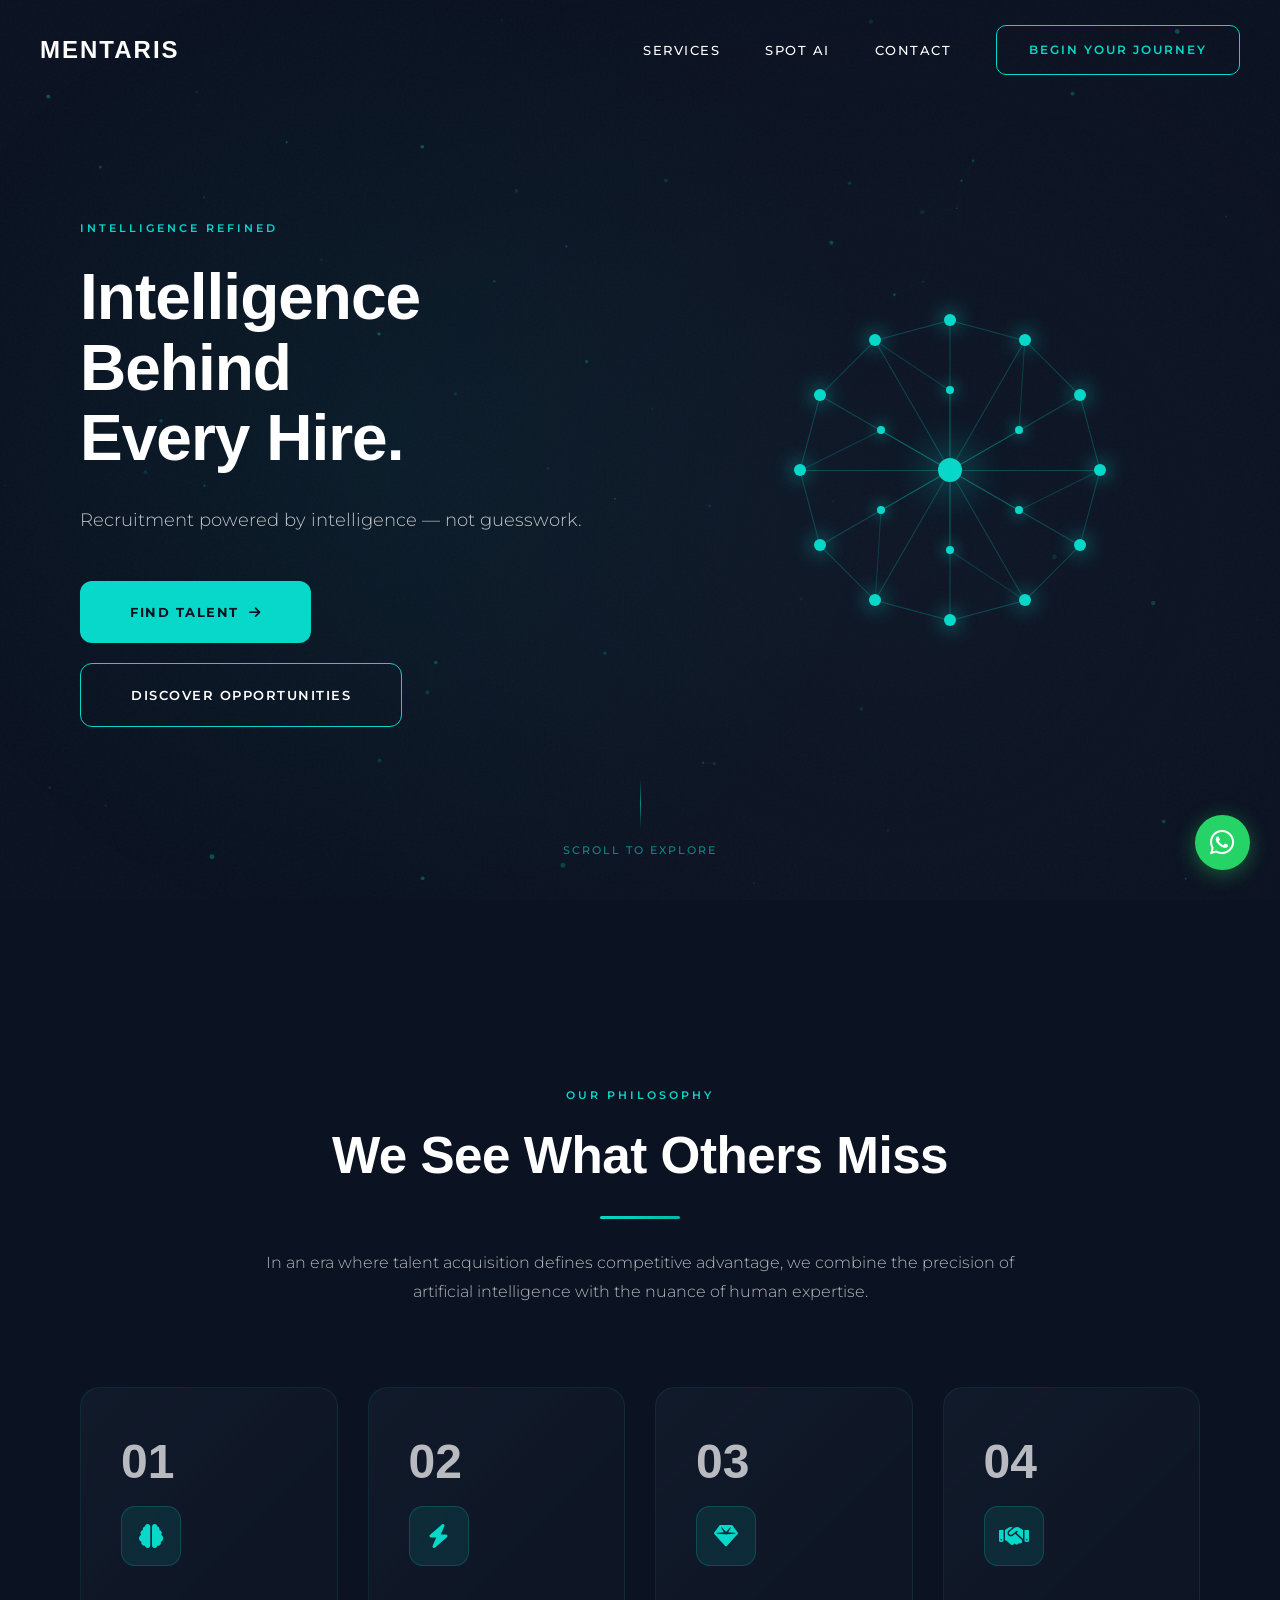
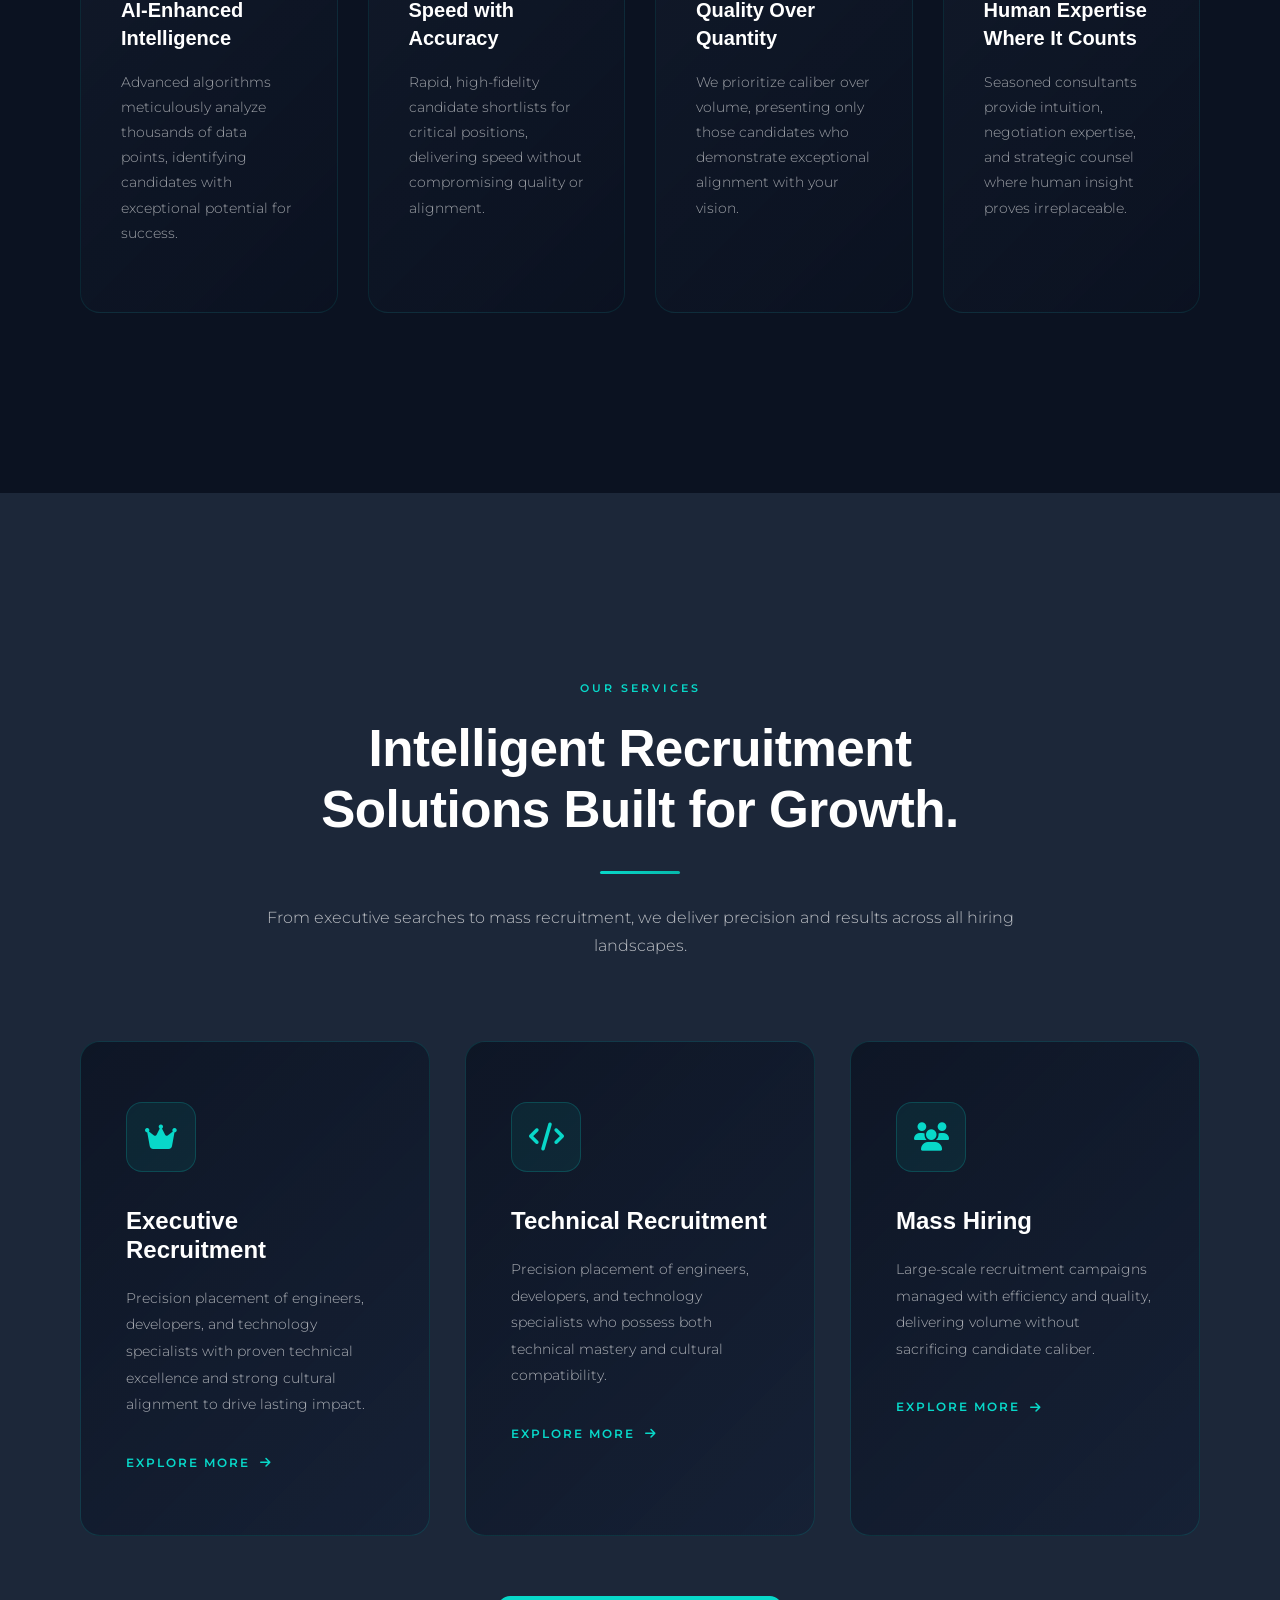
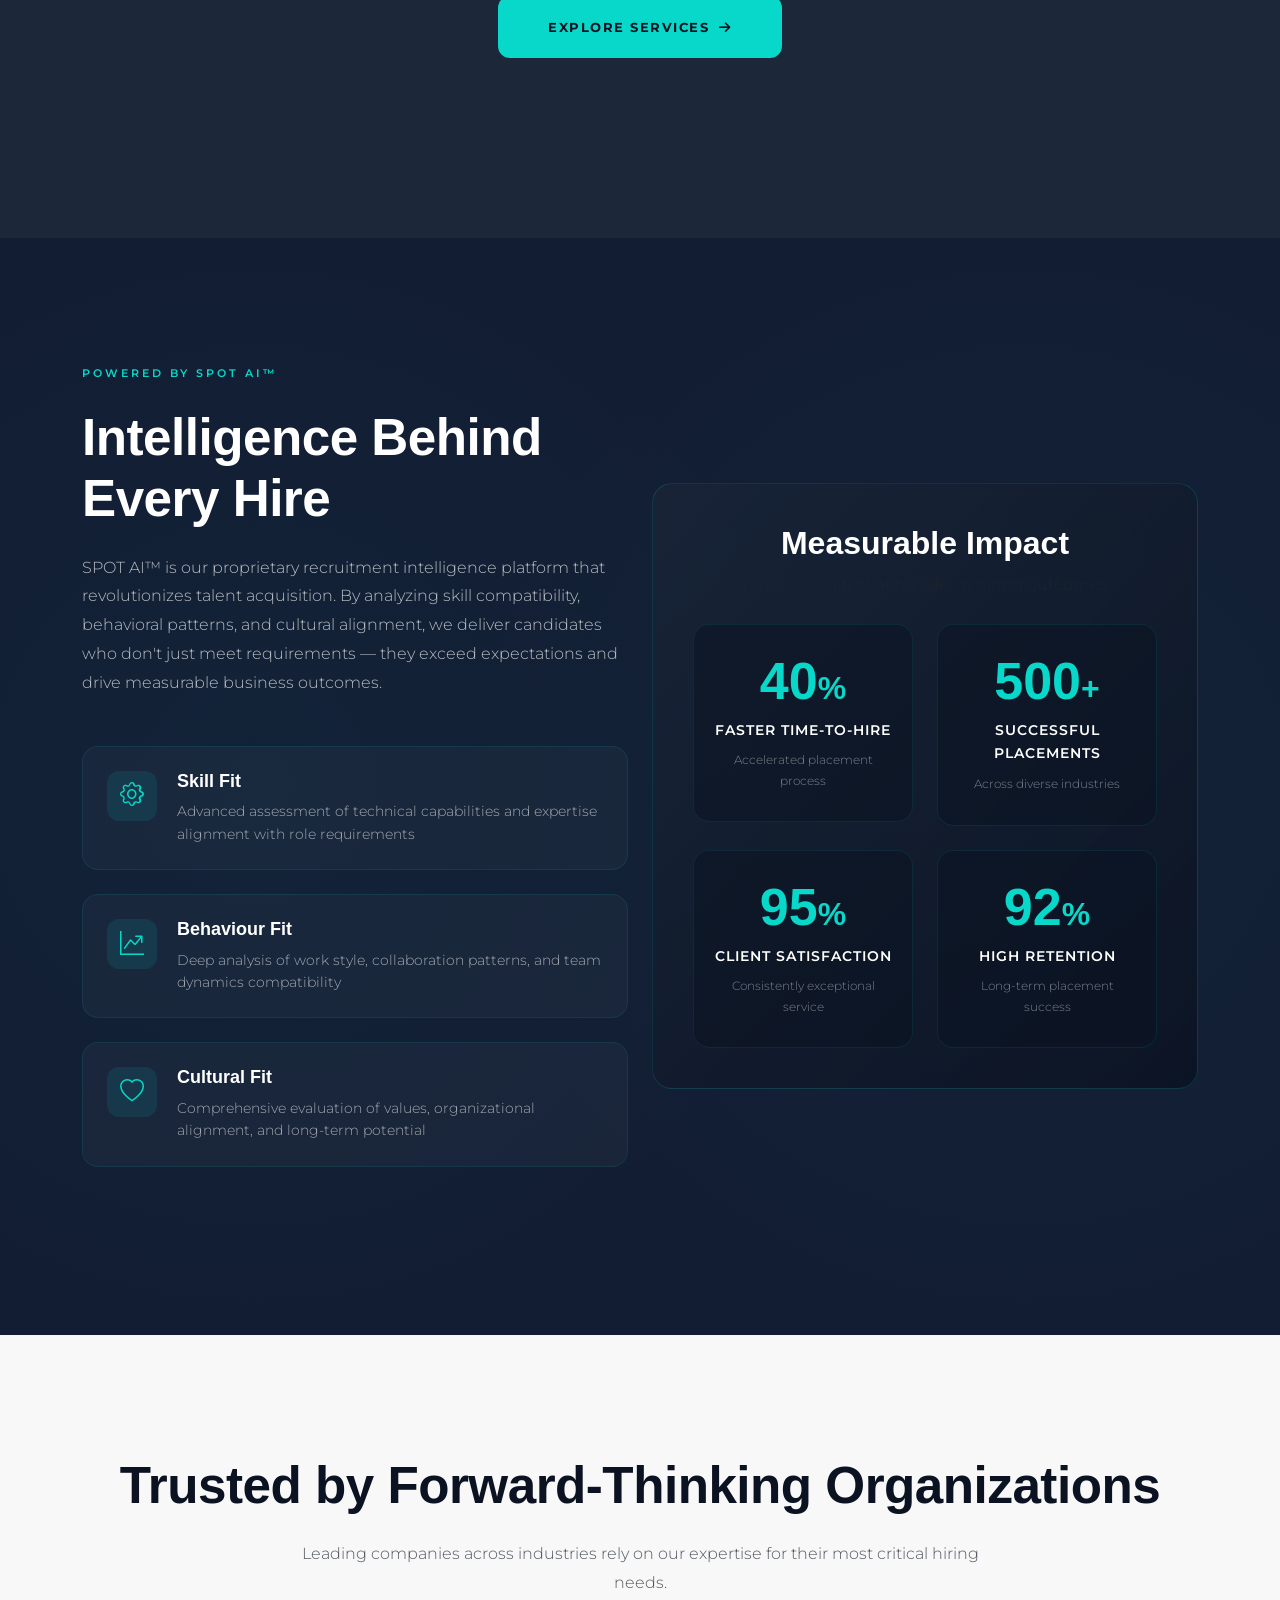
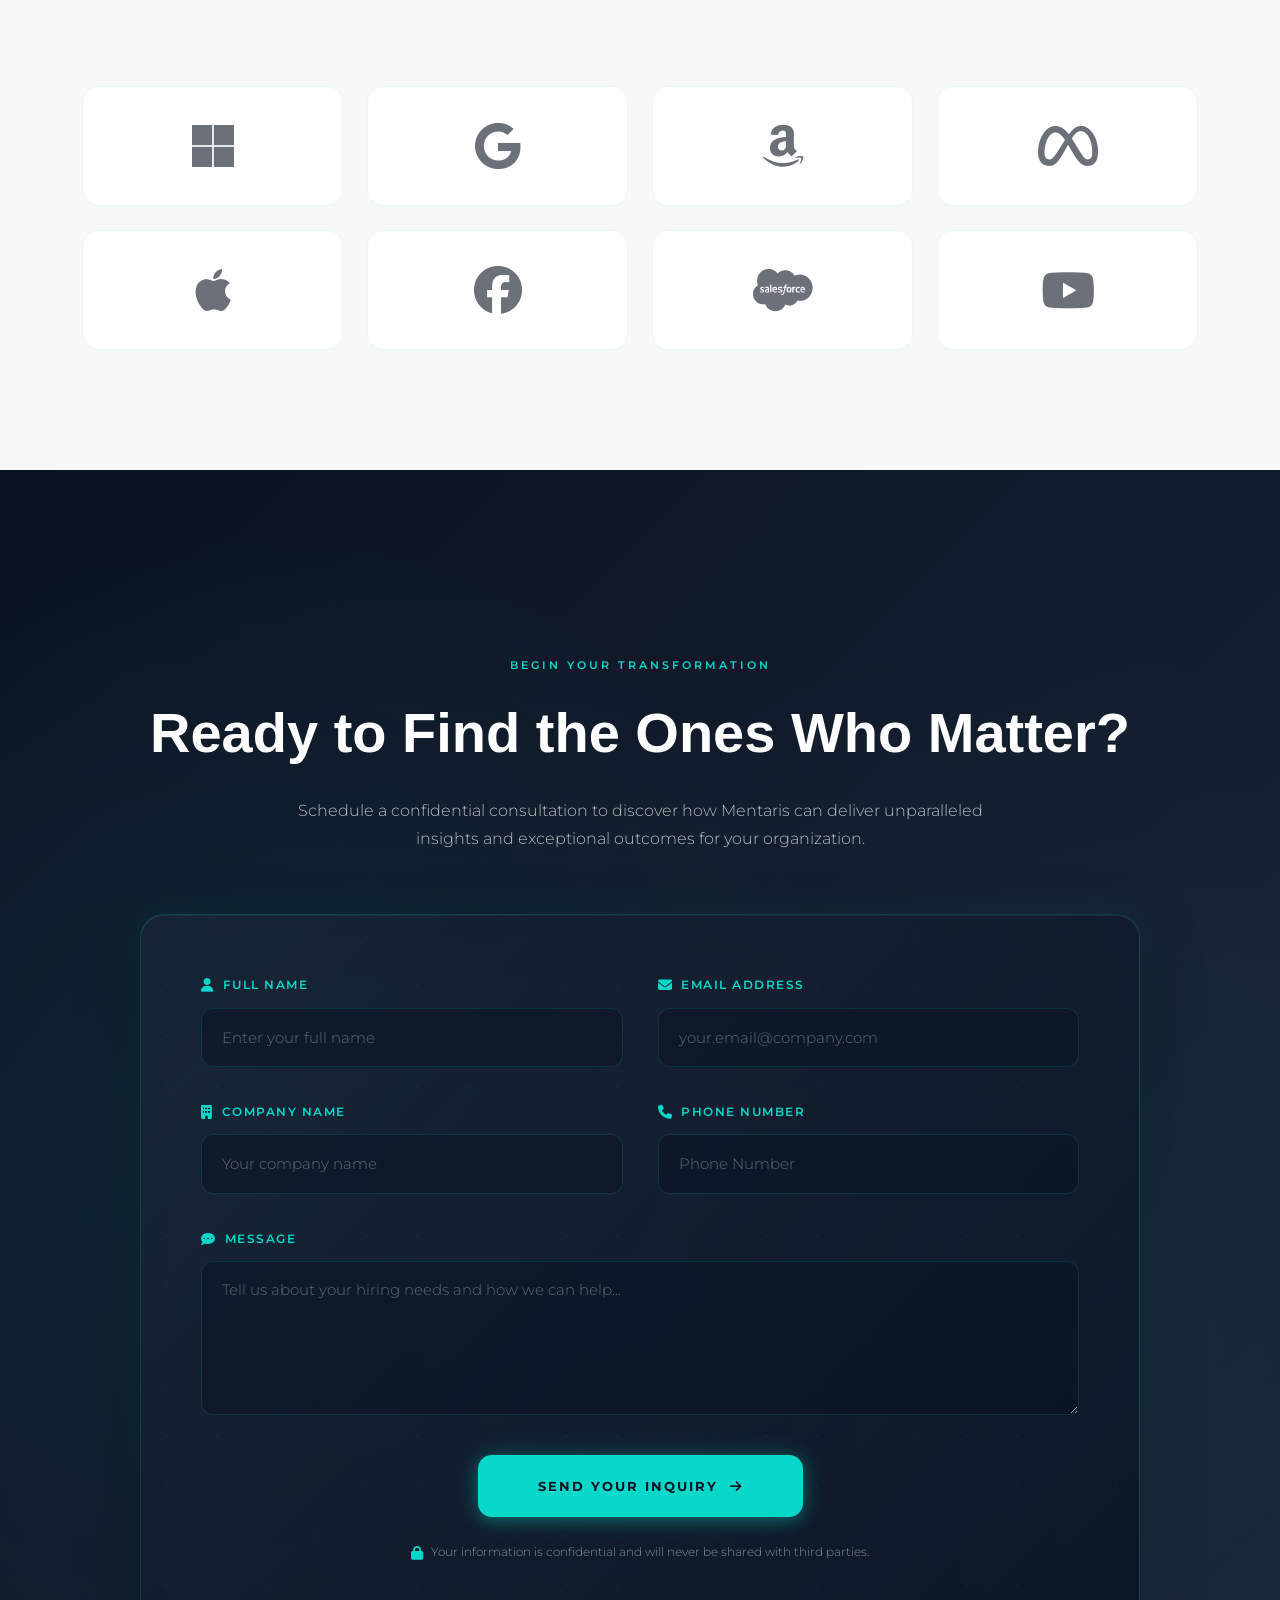
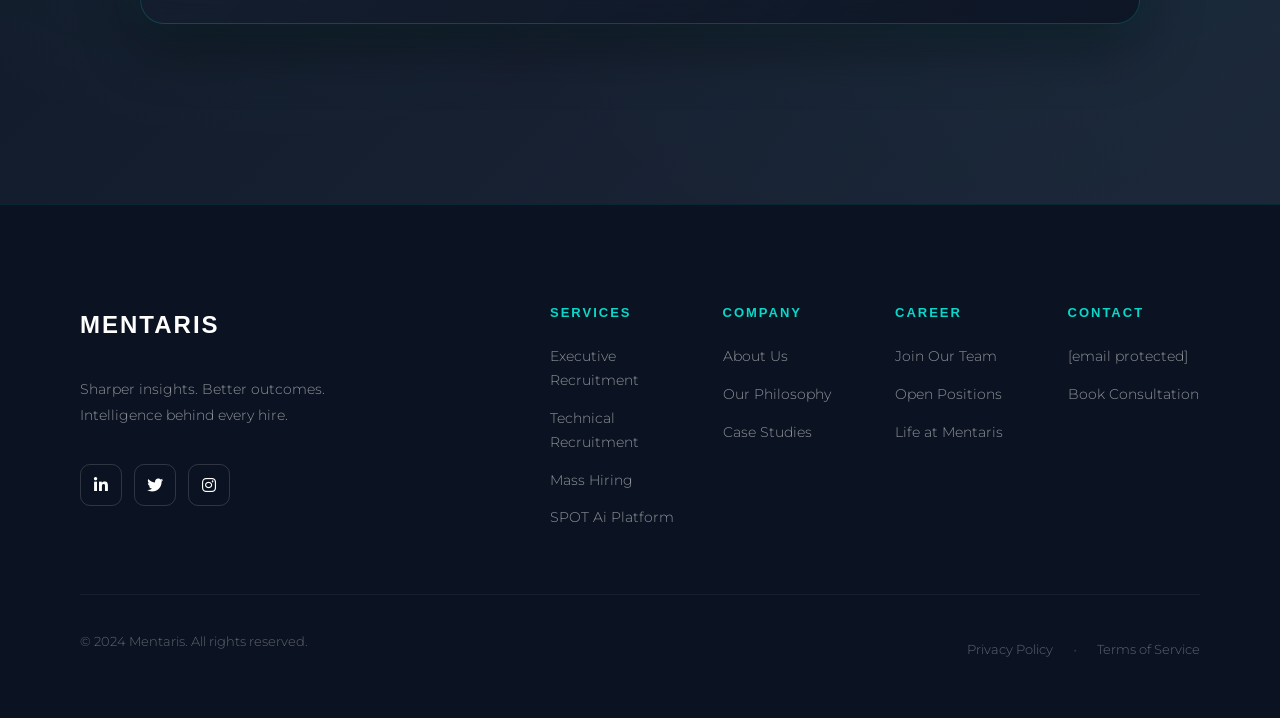
==== index.html @ 758f15e9 "new update" ====
<!DOCTYPE html>
<html lang="en">
<head>
    <meta charset="UTF-8">
    <meta name="viewport" content="width=device-width, initial-scale=1.0">
    <title>Mentaris | Intelligent Recruitment Solutions</title>
    <meta name="description" content="Sharper insights. Better hires. Powered by SPOT Ai intelligence.">
    
    <!-- SEO Meta Tags -->
    <meta property="og:title" content="Mentaris | Intelligent Recruitment Solutions">
    <meta property="og:description" content="Sharper insights. Better hires. Powered by SPOT Ai intelligence.">
    <meta property="og:type" content="website">
    
    <!-- Bootstrap CSS -->
    <link href="https://cdn.jsdelivr.net/npm/bootstrap@5.3.0/dist/css/bootstrap.min.css" rel="stylesheet">
    
    <!-- Fonts: Satoshi for Headers, Montserrat for Body -->
    <link rel="preconnect" href="https://fonts.googleapis.com">
    <link rel="preconnect" href="https://fonts.gstatic.com" crossorigin>
    <link href="https://fonts.googleapis.com/css2?family=Montserrat:wght@200;300;400;500;600;700&display=swap" rel="stylesheet">
    <link href="https://api.fontshare.com/v2/css?f[]=satoshi@300,400,500,700,900&display=swap" rel="stylesheet">
    
    <!-- Font Awesome -->
    <link rel="stylesheet" href="https://cdnjs.cloudflare.com/ajax/libs/font-awesome/6.4.0/css/all.min.css">

    <!-- Bootstrap Icons -->
    <link rel="stylesheet" href="https://cdn.jsdelivr.net/npm/bootstrap-icons@1.11.1/font/bootstrap-icons.css">

    <!-- Custom CSS -->
    <link rel="stylesheet" href="style.css">
</head>
<body>

    <!-- Premium Preloader -->
    <div class="preloader">
        <div class="preloader-content">
            <div class="preloader-logo">
                <svg width="80" height="80" viewBox="0 0 80 80" fill="none" xmlns="http://www.w3.org/2000/svg">
                    <circle cx="40" cy="40" r="38" stroke="url(#gradient1)" stroke-width="2" stroke-dasharray="240" stroke-dashoffset="240" class="preloader-circle">
                        <animate attributeName="stroke-dashoffset" from="240" to="0" dur="2s" repeatCount="indefinite"/>
                    </circle>
                    <defs>
                        <linearGradient id="gradient1" x1="0%" y1="0%" x2="100%" y2="100%">
                            <stop offset="0%" style="stop-color:#08D8C9;stop-opacity:1" />
                            <stop offset="100%" style="stop-color:#06B8AB;stop-opacity:1" />
                        </linearGradient>
                    </defs>
                </svg>
                <div class="preloader-m">M</div>
            </div>
            <div class="preloader-text-wrapper">
                <span class="preloader-text">MENTARIS</span>
                <div class="preloader-progress-bar">
                    <div class="preloader-progress-fill"></div>
                </div>
            </div>
        </div>
    </div>
    
    <!-- Animated Particle Background -->
    <canvas id="particleCanvas"></canvas>
    <div class="grain-overlay"></div>
    
    <!-- Premium Navigation -->
    <nav class="navbar-luxury">
        <div class="navbar-content">
            <a href="#" class="logo-container">
                <span class="logo-text-header">MENTARIS</span>
            </a>
            <div class="nav-menu">
                <a href="#services" class="nav-link-luxury">Services</a>
                <a href="#spotai" class="nav-link-luxury">SPOT Ai</a>
                <a href="#contact" class="nav-link-luxury">Contact</a>
                <a href="#contact" class="btn-luxury-nav">
                    <span class="btn-text">Begin Your Journey</span>
                    <span class="btn-shine"></span>
                </a>
            </div>
            <div class="menu-toggle">
                <span></span>
                <span></span>
                <span></span>
            </div>
        </div>
    </nav>
    
    <!-- Mobile Navigation Menu -->
    <div class="mobile-menu">
        <a href="#services" class="mobile-nav-link">Services</a>
        <a href="#spotai" class="mobile-nav-link">SPOT Ai</a>
        <a href="#contact" class="mobile-nav-link">Contact</a>
        <a href="#contact" class="button-primary btn-mobile">Begin Your Journey</a>
    </div>
    
    <!-- Hero Section -->
    <section class="hero_section">
        <div class="hero-overlay"></div>
        <div class="hero-content-wrapper">
            <div class="hero-content fade-reveal">
                <div class="hero-label">Intelligence Refined</div>
                <h1 class="heading-xl">
                    Intelligence Behind<br>
                    Every Hire.
                </h1>
                <p class="hero-subtitle">
                    Recruitment powered by intelligence — not guesswork.
                </p>
                <div class="hero-actions">
                    <a href="#contact" class="button-primary btn-large">
                        <span class="btn-content">
                            <span class="btn-text">Find Talent</span>
                            <span class="btn-icon"><i class="fas fa-arrow-right"></i></span>
                        </span>
                        <span class="btn-glow"></span>
                        <span class="btn-shine"></span>
                    </a>
                    <a href="#services" class="button-secondary btn-large">
                        <span class="btn-text">Discover Opportunities</span>
                        <span class="btn-border"></span>
                    </a>
                </div>
            </div>
            <div class="hero-logo-animation fade-reveal">
                <div id="logoAnimation" class="logo-neural"></div>
            </div>
        </div>
        <div class="scroll-indicator">
            <div class="scroll-line"></div>
            <span>Scroll to Explore</span>
        </div>
    </section>
    
    <!-- Value Proposition Section (feature_grid) -->
    <section class="section-dark">
        <div class="container-max">
            <div class="section-intro fade-reveal">
                <span class="section-label">Our Philosophy</span>
                <h2 class="heading-l">We See What Others Miss</h2>
                <div class="divider-luxury"></div>
                <p class="body-m">
                    In an era where talent acquisition defines competitive advantage, we combine 
                    the precision of artificial intelligence with the nuance of human expertise.
                </p>
            </div>
            
            <div class="grid-4">
                <div class="value-card-luxury fade-reveal">
                    <div class="value-number">01</div>
                    <div class="value-icon-luxury">
                        <i class="fas fa-brain"></i>
                    </div>
                    <h3 class="value-title">AI-Enhanced Intelligence</h3>
                    <p class="value-description">
                        Advanced algorithms meticulously analyze thousands of data points, 
                        identifying candidates with exceptional potential for success.
                    </p>
                </div>
                
                <div class="value-card-luxury fade-reveal">
                    <div class="value-number">02</div>
                    <div class="value-icon-luxury">
                        <i class="fas fa-bolt"></i>
                    </div>
                    <h3 class="value-title">Speed with Accuracy</h3>
                    <p class="value-description">
                        Rapid, high-fidelity candidate shortlists for critical positions, 
                        delivering speed without compromising quality or alignment.
                    </p>
                </div>
                
                <div class="value-card-luxury fade-reveal">
                    <div class="value-number">03</div>
                    <div class="value-icon-luxury">
                        <i class="fas fa-gem"></i>
                    </div>
                    <h3 class="value-title">Quality Over Quantity</h3>
                    <p class="value-description">
                        We prioritize caliber over volume, presenting only those candidates 
                        who demonstrate exceptional alignment with your vision.
                    </p>
                </div>
                
                <div class="value-card-luxury fade-reveal">
                    <div class="value-number">04</div>
                    <div class="value-icon-luxury">
                        <i class="fas fa-handshake"></i>
                    </div>
                    <h3 class="value-title">Human Expertise Where It Counts</h3>
                    <p class="value-description">
                        Seasoned consultants provide intuition, negotiation expertise, and 
                        strategic counsel where human insight proves irreplaceable.
                    </p>
                </div>
            </div>
        </div>
    </section>
    
    <!-- Services Section (service_cards) -->
    <section id="services" class="section-light">
        <div class="container-max">
            <div class="section-intro fade-reveal">
                <span class="section-label">Our Services</span>
                <h2 class="heading-l">Intelligent Recruitment Solutions Built for Growth.</h2>
                <div class="divider-luxury"></div>
                <p class="body-m">
                    From executive searches to mass recruitment, we deliver precision and 
                    results across all hiring landscapes.
                </p>
            </div>
            
            <div class="grid-3 service_cards">
                <a href="#contact" class="service-card-premium fade-reveal">
                    <div class="service-icon-premium">
                        <i class="fas fa-crown"></i>
                    </div>
                    <h3 class="service-title-premium">Executive Recruitment</h3>
                    <p class="service-description-premium">
                        Precision placement of engineers, developers, and technology specialists with proven technical excellence and 
                        strong cultural alignment to drive lasting impact.
                    </p>
                    <span class="service-link-premium">
                        Explore More
                        <i class="fas fa-arrow-right"></i>
                    </span>
                </a>
                
                <a href="#contact" class="service-card-premium fade-reveal">
                    <div class="service-icon-premium">
                        <i class="fas fa-code"></i>
                    </div>
                    <h3 class="service-title-premium">Technical Recruitment</h3>
                    <p class="service-description-premium">
                        Precision placement of engineers, developers, and technology specialists 
                        who possess both technical mastery and cultural compatibility.
                    </p>
                    <span class="service-link-premium">
                        Explore More
                        <i class="fas fa-arrow-right"></i>
                    </span>
                </a>
                
                <a href="#contact" class="service-card-premium fade-reveal">
                    <div class="service-icon-premium">
                        <i class="fas fa-users"></i>
                    </div>
                    <h3 class="service-title-premium">Mass Hiring</h3>
                    <p class="service-description-premium">
                        Large-scale recruitment campaigns managed with efficiency and quality, 
                        delivering volume without sacrificing candidate caliber.
                    </p>
                    <span class="service-link-premium">
                        Explore More
                        <i class="fas fa-arrow-right"></i>
                    </span>
                </a>
            </div>
            
            <div class="explore-services-wrapper">
                <a href="#contact" class="button-primary btn-large">
                    <span class="btn-content">
                        <span class="btn-text">Explore Services</span>
                        <span class="btn-icon"><i class="fas fa-arrow-right"></i></span>
                    </span>
                    <span class="btn-glow"></span>
                    <span class="btn-shine"></span>
                </a>
            </div>
        </div>
    </section>
    
    <!-- ==================== SPOT Ai Section ==================== -->
    <section id="spotai" class="spotai-section section-spacer">
        <div class="spotai-background"></div>
        <div class="container">
            <div class="row align-items-center">
                <div class="col-lg-6 mb-5 mb-lg-0 fade-reveal">
                    <div class="section-label mb-4">Powered by SPOT Ai™</div>
                    <h2 class="heading-l mb-4">Intelligence Behind Every Hire</h2>
                    <p class="body-m mb-5">
                        SPOT AI™ is our proprietary recruitment intelligence platform that revolutionizes talent acquisition.
                        By analyzing skill compatibility, behavioral patterns, and cultural alignment, we deliver candidates
                        who don't just meet requirements — they exceed expectations and drive measurable business outcomes.
                    </p>

                    <div class="pillars-container mb-5 fade-reveal">
                        <div class="pillar-item mb-4">
                            <div class="pillar-icon-wrapper">
                                <i class="bi bi-gear"></i>
                            </div>
                            <div class="pillar-content">
                                <h4>Skill Fit</h4>
                                <p>Advanced assessment of technical capabilities and expertise alignment with role requirements</p>
                            </div>
                        </div>

                        <div class="pillar-item mb-4">
                            <div class="pillar-icon-wrapper">
                                <i class="bi bi-graph-up-arrow"></i>
                            </div>
                            <div class="pillar-content">
                                <h4>Behaviour Fit</h4>
                                <p>Deep analysis of work style, collaboration patterns, and team dynamics compatibility</p>
                            </div>
                        </div>

                        <div class="pillar-item">
                            <div class="pillar-icon-wrapper">
                                <i class="bi bi-heart"></i>
                            </div>
                            <div class="pillar-content">
                                <h4>Cultural Fit</h4>
                                <p>Comprehensive evaluation of values, organizational alignment, and long-term potential</p>
                            </div>
                        </div>
                    </div>
                </div>

                <div class="col-lg-6 fade-reveal">
                    <div class="metrics-container">
                        <div class="metrics-header text-center mb-4">
                            <h3 class="heading-m mb-2">Measurable Impact</h3>
                            <p class="body-m text-muted">Proven results that transform hiring outcomes</p>
                        </div>

                        <div class="row g-4">
                            <div class="col-md-6">
                                <div class="metric-box">
                                    <div class="metric-value">40<span class="metric-symbol">%</span></div>
                                    <div class="metric-label">Faster Time-to-Hire</div>
                                    <p class="metric-desc">Accelerated placement process</p>
                                </div>
                            </div>

                            <div class="col-md-6">
                                <div class="metric-box">
                                    <div class="metric-value">500<span class="metric-symbol">+</span></div>
                                    <div class="metric-label">Successful Placements</div>
                                    <p class="metric-desc">Across diverse industries</p>
                                </div>
                            </div>

                            <div class="col-md-6">
                                <div class="metric-box">
                                    <div class="metric-value">95<span class="metric-symbol">%</span></div>
                                    <div class="metric-label">Client Satisfaction</div>
                                    <p class="metric-desc">Consistently exceptional service</p>
                                </div>
                            </div>

                            <div class="col-md-6">
                                <div class="metric-box">
                                    <div class="metric-value">92<span class="metric-symbol">%</span></div>
                                    <div class="metric-label">High Retention</div>
                                    <p class="metric-desc">Long-term placement success</p>
                                </div>
                            </div>
                        </div>
                    </div>
                </div>
            </div>
        </div>
    </section>

    <!-- ==================== Trust Section ==================== -->
    <section class="trust-section section-spacer">
        <div class="container">
            <div class="text-center mb-5 pb-4 fade-reveal">
                <h2 class="heading-l mb-4">Trusted by Forward-Thinking Organizations</h2>
                <p class="section-description mx-auto">
                    Leading companies across industries rely on our expertise for their most critical hiring needs.
                </p>
            </div>

            <div class="row justify-content-center g-4 fade-reveal">
                <div class="col-lg-3 col-md-4 col-6"><div class="trust-logo"><i class="fab fa-microsoft"></i></div></div>
                <div class="col-lg-3 col-md-4 col-6"><div class="trust-logo"><i class="fab fa-google"></i></div></div>
                <div class="col-lg-3 col-md-4 col-6"><div class="trust-logo"><i class="fab fa-amazon"></i></div></div>
                <div class="col-lg-3 col-md-4 col-6"><div class="trust-logo"><i class="fab fa-meta"></i></div></div>
                <div class="col-lg-3 col-md-4 col-6"><div class="trust-logo"><i class="fab fa-apple"></i></div></div>
                <div class="col-lg-3 col-md-4 col-6"><div class="trust-logo"><i class="fab fa-facebook"></i></div></div>
                <div class="col-lg-3 col-md-4 col-6"><div class="trust-logo"><i class="fab fa-salesforce"></i></div></div>
                <div class="col-lg-3 col-md-4 col-6"><div class="trust-logo"><i class="fab fa-youtube"></i></div></div>
            </div>
        </div>
    </section>
    
    <!-- Contact CTA Section (cta_banner) -->
    <section id="contact" class="cta_banner">
        <div class="contact-overlay"></div>
        <div class="container-max">
            <div class="contact-wrapper">
                <div class="contact-header fade-reveal">
                    <span class="section-label-light">Begin Your Transformation</span>
                    <h2 class="contact-title">Ready to Find the Ones Who Matter?</h2>
                    <p class="contact-subtitle">
                        Schedule a confidential consultation to discover how Mentaris can deliver
                        unparalleled insights and exceptional outcomes for your organization.
                    </p>
                </div>

                <!-- Premium Contact Form -->
                <div class="contact-form-container fade-reveal">
                    <form class="premium-contact-form" id="contactForm" action="https://formsubmit.co/kvnkmar012@gmail.com" method="POST">
                        <!-- FormSubmit Configuration -->
                        <input type="hidden" name="_subject" value="New Mentaris Inquiry">
                        <input type="hidden" name="_captcha" value="false">
                        <input type="hidden" name="_template" value="table">
                        <input type="hidden" name="_next" value="https://kvnkmar.github.io/Mentaris/thankyou.html">

                        <div class="form-grid">
                            <div class="form-group">
                                <label for="fullName" class="form-label">
                                    <i class="fas fa-user"></i>
                                    Full Name
                                </label>
                                <input
                                    type="text"
                                    id="fullName"
                                    name="fullName"
                                    class="form-input"
                                    placeholder="Enter your full name"
                                    required
                                >
                                <span class="input-border"></span>
                            </div>

                            <div class="form-group">
                                <label for="email" class="form-label">
                                    <i class="fas fa-envelope"></i>
                                    Email Address
                                </label>
                                <input
                                    type="email"
                                    id="email"
                                    name="email"
                                    class="form-input"
                                    placeholder="your.email@company.com"
                                    required
                                >
                                <span class="input-border"></span>
                            </div>

                            <div class="form-group">
                                <label for="company" class="form-label">
                                    <i class="fas fa-building"></i>
                                    Company Name
                                </label>
                                <input
                                    type="text"
                                    id="company"
                                    name="company"
                                    class="form-input"
                                    placeholder="Your company name"
                                >
                                <span class="input-border"></span>
                            </div>

                            <div class="form-group">
                                <label for="phone" class="form-label">
                                    <i class="fas fa-phone"></i>
                                    Phone Number
                                </label>
                                <input
                                    type="tel"
                                    id="phone"
                                    name="phone"
                                    class="form-input"
                                    placeholder="Phone Number"
                                    required
                                >
                                <span class="input-border"></span>
                            </div>

                            <div class="form-group form-group-full">
                                <label for="message" class="form-label">
                                    <i class="fas fa-comment-dots"></i>
                                    Message
                                </label>
                                <textarea
                                    id="message"
                                    name="message"
                                    class="form-textarea"
                                    rows="5"
                                    placeholder="Tell us about your hiring needs and how we can help..."
                                ></textarea>
                                <span class="input-border"></span>
                            </div>
                        </div>

                        <div class="form-actions">
                            <button type="submit" class="btn-submit-premium">
                                <span class="btn-submit-content">
                                    <span class="btn-submit-text">Send Your Inquiry</span>
                                    <i class="fas fa-arrow-right btn-submit-icon"></i>
                                </span>
                                <span class="btn-submit-glow"></span>
                                <span class="btn-submit-shine"></span>
                            </button>
                        </div>

                        <p class="form-privacy-note">
                            <i class="fas fa-lock"></i>
                            Your information is confidential and will never be shared with third parties.
                        </p>
                    </form>
                </div>
            </div>
        </div>
    </section>
    
    <!-- Footer (footer_global) -->
    <footer class="footer_global">
        <div class="container-max">
            <div class="footer-main">
                <div class="footer-brand">
                    <a href="#" class="footer-logo-link">
                        <span class="footer-logo-text">MENTARIS</span>
                    </a>
                    <p class="footer-tagline">
                        Sharper insights. Better outcomes.<br>
                        Intelligence behind every hire.
                    </p>
                    <div class="footer-social">
                        <a href="#" class="social-link"><i class="fab fa-linkedin-in"></i></a>
                        <a href="#" class="social-link"><i class="fab fa-twitter"></i></a>
                        <a href="#" class="social-link"><i class="fab fa-instagram"></i></a>
                    </div>
                </div>
                
                <div class="footer-links-wrapper">
                    <div class="footer-column">
                        <h4>Services</h4>
                        <a href="#">Executive Recruitment</a>
                        <a href="#">Technical Recruitment</a>
                        <a href="#">Mass Hiring</a>
                        <a href="#">SPOT Ai Platform</a>
                    </div>
                    
                    <div class="footer-column">
                        <h4>Company</h4>
                        <a href="#">About Us</a>
                        <a href="#">Our Philosophy</a>
                        <a href="#">Case Studies</a>
                    </div>
                    
                    <div class="footer-column">
                        <h4>Career</h4>
                        <a href="#">Join Our Team</a>
                        <a href="#">Open Positions</a>
                        <a href="#">Life at Mentaris</a>
                    </div>
                    
                    <div class="footer-column">
                        <h4>Contact</h4>
                        <a href="/cdn-cgi/l/email-protection#4a222f2626250a272f243e2b38233964292527"><span class="__cf_email__" data-cfemail="a6cec3cacac9e6cbc3c8d2c7d4cfd588c5c9cb">[email&#160;protected]</span></a>
                        <a href="#">Book Consultation</a>
                    </div>
                </div>
            </div>
            
            <div class="footer-bottom">
                <p>&copy; 2024 Mentaris. All rights reserved.</p>
                <div class="footer-legal">
                    <a href="#">Privacy Policy</a>
                    <span>•</span>
                    <a href="#">Terms of Service</a>
                </div>
            </div>
        </div>
    </footer>

    <!-- WhatsApp Chat Button -->
    <a 
  href="https://wa.me/60127725417?text=Hi!%20I%20need%20support%20from%20your%20team."
  class="whatsapp-button"
  target="_blank"
  rel="noopener noreferrer"
  aria-label="Chat with us on WhatsApp"
  role="button"
>
    <i class="fab fa-whatsapp" aria-hidden="true"></i>
    <span class="whatsapp-tooltip" aria-hidden="true">
        Need support?<br>Chat with our team!
    </span>
</a>

    <!-- Scroll to Top Button -->
    <button class="scroll-to-top" id="scrollToTop" aria-label="Scroll to top">
        <i class="fas fa-arrow-up"></i>
    </button>

    <!-- Bootstrap JS -->
    <script src="https://cdn.jsdelivr.net/npm/bootstrap@5.3.0/dist/js/bootstrap.bundle.min.js"></script>
    
    <!-- Custom JavaScript -->
    <script src="script.js"></script>
</body>
</html>
---- style.css ----
/* ==================== MENTARIS - Premium Recruitment Website ==================== */
/* Typography: Satoshi (Headers) + Montserrat (Body/Descriptions) */
/* Color Palette: Midnight Blue, Electric Teal, Pure White, Accent Slate */

:root {
    /* Brand Color Palette */
    --midnight-blue: #0B1221;
    --electric-teal: #08D8C9;
    --electric-teal-dark: #06B8AB;
    --pure-white: #FFFFFF;
    --off-white: #F8F8F8;
    --accent-slate: #1C2739;
    --dark-slate: #121D33;
    
    /* Luxury Accents */
    --gold-shimmer: linear-gradient(135deg, rgba(212, 175, 55, 0.3) 0%, rgba(255, 215, 0, 0.1) 50%, rgba(212, 175, 55, 0.3) 100%);
    --premium-shadow: 0 25px 50px -12px rgba(0, 0, 0, 0.5);
    
    /* Gradients */
    --gradient-teal: linear-gradient(135deg, #08D8C9 0%, #06B8AB 100%);
    --gradient-teal-light: linear-gradient(135deg, #0AF0E0 0%, #08D8C9 100%);
    --gradient-dark: linear-gradient(180deg, #0B1221 0%, #1C2739 100%);
    --gradient-overlay: linear-gradient(135deg, rgba(8, 216, 201, 0.08) 0%, rgba(28, 39, 57, 0.3) 100%);
    --gradient-glass: linear-gradient(135deg, rgba(255, 255, 255, 0.1) 0%, rgba(255, 255, 255, 0.02) 100%);
    
    /* Typography */
    --font-header: 'Satoshi', -apple-system, BlinkMacSystemFont, sans-serif;
    --font-body: 'Montserrat', sans-serif;
    
    /* Spacing */
    --space-unit: 8px;
    --space-xs: calc(var(--space-unit) * 2);
    --space-sm: calc(var(--space-unit) * 3);
    --space-md: calc(var(--space-unit) * 5);
    --space-lg: calc(var(--space-unit) * 8);
    --space-xl: calc(var(--space-unit) * 13);
    --space-2xl: calc(var(--space-unit) * 21);
    
    /* Transitions */
    --transition-smooth: all 0.5s cubic-bezier(0.4, 0, 0.2, 1);
    --transition-bounce: all 0.6s cubic-bezier(0.34, 1.56, 0.64, 1);
}


/* ==================== Reset & Base ==================== */
*, *::before, *::after {
    margin: 0;
    padding: 0;
    box-sizing: border-box;
}

html {
    scroll-behavior: smooth;
    overflow-x: hidden;
}

body {
    font-family: var(--font-body);
    color: var(--pure-white);
    background-color: var(--midnight-blue);
    overflow-x: hidden;
    line-height: 1.7;
    font-weight: 300;
    -webkit-font-smoothing: antialiased;
    -moz-osx-font-smoothing: grayscale;
}

/* ==================== Premium Preloader ==================== */
.preloader {
    position: fixed;
    top: 0;
    left: 0;
    width: 100%;
    height: 100%;
    background: linear-gradient(135deg, #0B1221 0%, #1C2739 100%);
    display: flex;
    align-items: center;
    justify-content: center;
    z-index: 10000;
    transition: opacity 0.6s ease, visibility 0.6s ease;
}

.preloader.fade-out {
    opacity: 0;
    visibility: hidden;
}

.preloader-content {
    display: flex;
    flex-direction: column;
    align-items: center;
    gap: 30px;
}

.preloader-logo {
    position: relative;
    width: 80px;
    height: 80px;
    display: flex;
    align-items: center;
    justify-content: center;
}

.preloader-m {
    position: absolute;
    top: 50%;
    left: 50%;
    transform: translate(-50%, -50%);
    font-family: var(--font-header);
    font-size: 32px;
    font-weight: 700;
    color: var(--electric-teal);
    animation: pulseLetter 2s ease-in-out infinite;
}

@keyframes pulseLetter {
    0%, 100% {
        opacity: 0.4;
        transform: translate(-50%, -50%) scale(1);
    }
    50% {
        opacity: 1;
        transform: translate(-50%, -50%) scale(1.1);
    }
}

.preloader-text-wrapper {
    display: flex;
    flex-direction: column;
    align-items: center;
    gap: 15px;
}

.preloader-text {
    font-family: var(--font-header);
    font-size: 14px;
    font-weight: 600;
    letter-spacing: 4px;
    color: var(--pure-white);
    animation: fadeInOut 2s ease-in-out infinite;
}

@keyframes fadeInOut {
    0%, 100% {
        opacity: 0.5;
    }
    50% {
        opacity: 1;
    }
}

.preloader-progress-bar {
    width: 200px;
    height: 2px;
    background: rgba(8, 216, 201, 0.2);
    border-radius: 2px;
    overflow: hidden;
}

.preloader-progress-fill {
    width: 0%;
    height: 100%;
    background: var(--gradient-teal);
    border-radius: 2px;
    animation: progressFill 2s ease-in-out infinite;
}

@keyframes progressFill {
    0% {
        width: 0%;
    }
    50% {
        width: 70%;
    }
    100% {
        width: 100%;
    }
}

/* ==================== Particle Canvas Background ==================== */
#particleCanvas {
    position: fixed;
    top: 0;
    left: 0;
    width: 100%;
    height: 100%;
    z-index: -2;
    opacity: 0.5;
}

.grain-overlay {
    position: fixed;
    top: 0;
    left: 0;
    width: 100%;
    height: 100%;
    z-index: -1;
    opacity: 0.025;
    background-image: url('data:image/svg+xml,%3Csvg viewBox="0 0 400 400" xmlns="http://www.w3.org/2000/svg"%3E%3Cfilter id="noiseFilter"%3E%3CfeTurbulence type="fractalNoise" baseFrequency="0.9" numOctaves="4" /%3E%3C/filter%3E%3Crect width="100%25" height="100%25" filter="url(%23noiseFilter)" /%3E%3C/svg%3E');
    pointer-events: none;
}

/* ==================== CLIENT-FIRST CONTAINER ==================== */
.container-max {
    max-width: 1400px;
    margin: 0 auto;
    padding: 0 80px;
}

/* ==================== Premium Navigation ==================== */
.navbar-luxury {
    position: fixed;
    top: 0;
    left: 0;
    width: 100%;
    z-index: 1000;
    padding: 25px 0;
    background: transparent;
    transition: var(--transition-smooth);
}

.navbar-luxury.scrolled {
    padding: 15px 0;
    background: rgba(11, 18, 33, 0.95);
    backdrop-filter: blur(20px);
    -webkit-backdrop-filter: blur(20px);
    border-bottom: 1px solid rgba(8, 216, 201, 0.1);
}

.navbar-content {
    max-width: 1400px;
    margin: 0 auto;
    padding: 0 40px;
    display: flex;
    justify-content: space-between;
    align-items: center;
}

.logo-container {
    display: flex;
    align-items: center;
    flex-shrink: 0;
    text-decoration: none;
    transition: opacity 0.3s ease;
}

.logo-container:hover {
    /* Hover animation removed */
}

.logo-text-header {
    font-family: var(--font-header);
    font-size: 24px;
    font-weight: 700;
    letter-spacing: 2px;
    color: var(--pure-white);
    transition: color 0.3s ease;
}

.nav-menu {
    display: flex;
    align-items: center;
    gap: 45px;
}

.nav-link-luxury {
    color: var(--pure-white);
    text-decoration: none;
    font-family: var(--font-body);
    font-size: 13px;
    font-weight: 500;
    letter-spacing: 1.5px;
    text-transform: uppercase;
    position: relative;
    transition: color 0.4s ease;
}

.nav-link-luxury::after {
    content: '';
    position: absolute;
    bottom: -5px;
    left: 0;
    width: 0;
    height: 1px;
    background: var(--electric-teal);
    transition: width 0.4s cubic-bezier(0.4, 0, 0.2, 1);
}

.nav-link-luxury:hover {
    color: var(--electric-teal);
}

.nav-link-luxury:hover::after {
    width: 100%;
}

/* Navigation Button */
.btn-luxury-nav {
    position: relative;
    padding: 14px 32px;
    background: transparent;
    color: var(--electric-teal);
    text-decoration: none;
    font-family: var(--font-body);
    font-size: 12px;
    font-weight: 600;
    letter-spacing: 2px;
    text-transform: uppercase;
    border: 1px solid var(--electric-teal);
    border-radius: 10px;
    overflow: hidden;
    transition: var(--transition-smooth);
}

.btn-luxury-nav .btn-text {
    position: relative;
    z-index: 2;
}

.btn-luxury-nav .btn-shine {
    position: absolute;
    top: 0;
    left: -100%;
    width: 100%;
    height: 100%;
    background: linear-gradient(90deg, transparent, rgba(8, 216, 201, 0.2), transparent);
    transition: left 0.6s ease;
}

.btn-luxury-nav:hover {
    transform: translateY(-2px);
    background: rgba(8, 216, 201, 0.1);
    color: var(--electric-teal);
    box-shadow: 0 5px 20px rgba(8, 216, 201, 0.2);
}

.btn-luxury-nav:hover .btn-shine {
    left: 100%;
}

/* Mobile Menu Toggle */
.menu-toggle {
    display: none;
    flex-direction: column;
    gap: 6px;
    cursor: pointer;
    z-index: 1001;
}

.menu-toggle span {
    width: 28px;
    height: 2px;
    background: var(--pure-white);
    transition: var(--transition-smooth);
}

.menu-toggle.active span:nth-child(1) {
    transform: rotate(45deg) translate(6px, 6px);
}

.menu-toggle.active span:nth-child(2) {
    opacity: 0;
}

.menu-toggle.active span:nth-child(3) {
    transform: rotate(-45deg) translate(6px, -6px);
}

/* Mobile Menu */
.mobile-menu {
    display: none;
    position: fixed;
    top: 0;
    left: 0;
    width: 100%;
    height: 100vh;
    background: rgba(11, 18, 33, 0.98);
    backdrop-filter: blur(20px);
    flex-direction: column;
    justify-content: center;
    align-items: center;
    gap: 30px;
    z-index: 999;
    opacity: 0;
    pointer-events: none;
    transition: opacity 0.4s ease;
}

.mobile-menu.active {
    opacity: 1;
    pointer-events: all;
}

.mobile-nav-link {
    color: var(--pure-white);
    text-decoration: none;
    font-family: var(--font-header);
    font-size: 24px;
    font-weight: 500;
    letter-spacing: 2px;
    text-transform: uppercase;
    transition: color 0.3s ease;
}

.mobile-nav-link:hover {
    /* Hover animation removed */
}

/* ==================== CLIENT-FIRST BUTTONS ==================== */

/* Primary Button - Teal Modern Style */
.button-primary {
    position: relative;
    display: inline-flex;
    align-items: center;
    justify-content: center;
    padding: 14px 35px;
    background: var(--electric-teal);
    color: var(--midnight-blue);
    text-decoration: none;
    font-family: var(--font-body);
    font-size: 12px;
    font-weight: 700;
    letter-spacing: 1.5px;
    text-transform: uppercase;
    border: none;
    border-radius: 12px;
    transition: all 0.3s ease;
    cursor: pointer;
}

.button-primary .btn-content {
    display: flex;
    align-items: center;
    gap: 10px;
    position: relative;
    z-index: 2;
}

.button-primary .btn-icon {
    transition: transform 0.3s ease;
}

.button-primary .btn-glow {
    display: none;
}

.button-primary .btn-shine {
    display: none;
}

.button-primary::before {
    display: none;
}

.button-primary:hover {
    transform: translateY(-3px) scale(1.05);
    background: var(--electric-teal-dark);
    box-shadow: 
        0 10px 30px rgba(8, 216, 201, 0.4),
        0 0 40px rgba(8, 216, 201, 0.3);
}

.button-primary:hover::before {
    display: none;
}

.button-primary:hover .btn-shine {
    display: none;
}

.button-primary:hover .btn-icon {
    transform: translateX(5px);
}

/* Secondary Button - Clean Outline */
.button-secondary {
    position: relative;
    display: inline-flex;
    align-items: center;
    justify-content: center;
    padding: 14px 35px;
    background: transparent;
    color: var(--pure-white);
    text-decoration: none;
    font-family: var(--font-body);
    font-size: 12px;
    font-weight: 600;
    letter-spacing: 1.5px;
    text-transform: uppercase;
    border: 1.5px solid var(--electric-teal);
    border-radius: 12px;
    transition: all 0.3s ease;
    cursor: pointer;
}

.button-secondary .btn-text {
    position: relative;
    z-index: 2;
}

.button-secondary .btn-border {
    display: none;
}

.button-secondary::before {
    display: none;
}

.button-secondary:hover {
    transform: translateY(-3px) scale(1.05);
    background: rgba(8, 216, 201, 0.15);
    color: var(--electric-teal);
    border-color: var(--electric-teal);
    box-shadow: 
        0 10px 25px rgba(8, 216, 201, 0.2),
        0 0 30px rgba(8, 216, 201, 0.15);
}

.button-secondary:hover::before {
    display: none;
}

.button-secondary:hover .btn-border {
    display: none;
}

/* Light Button for Dark Backgrounds */
.btn-luxury-light {
    position: relative;
    display: inline-flex;
    align-items: center;
    justify-content: center;
    padding: 14px 35px;
    background: var(--pure-white);
    color: var(--midnight-blue);
    text-decoration: none;
    font-family: var(--font-body);
    font-size: 12px;
    font-weight: 700;
    letter-spacing: 1.5px;
    text-transform: uppercase;
    border: none;
    border-radius: 12px;
    transition: all 0.3s ease;
    cursor: pointer;
}

.btn-luxury-light:hover {
    transform: translateY(-3px) scale(1.05);
    background: var(--electric-teal);
    color: var(--midnight-blue);
    box-shadow: 
        0 10px 30px rgba(255, 255, 255, 0.3),
        0 0 40px rgba(8, 216, 201, 0.4);
}

/* Ghost Button */
.btn-luxury-ghost {
    position: relative;
    display: inline-flex;
    align-items: center;
    justify-content: center;
    gap: 12px;
    padding: 14px 35px;
    background: transparent;
    color: var(--pure-white);
    text-decoration: none;
    font-family: var(--font-body);
    font-size: 12px;
    font-weight: 600;
    letter-spacing: 1.5px;
    text-transform: uppercase;
    border: 1.5px solid var(--pure-white);
    border-radius: 12px;
    transition: all 0.3s ease;
    cursor: pointer;
}

.btn-luxury-ghost:hover {
    transform: translateY(-3px) scale(1.05);
    border-color: var(--electric-teal);
    background: rgba(8, 216, 201, 0.1);
    color: var(--electric-teal);
    box-shadow: 
        0 10px 25px rgba(8, 216, 201, 0.2),
        0 0 30px rgba(8, 216, 201, 0.15);
}

.btn-large {
    padding: 20px 50px;
    font-size: 13px;
}

.btn-full {
    width: 100%;
}

.btn-mobile {
    width: 90%;
    max-width: 350px;
}

/* ==================== HERO SECTION ==================== */
.hero_section {
    position: relative;
    min-height: 100vh;
    display: flex;
    align-items: center;
    justify-content: center;
    padding: 180px 80px 140px;
    overflow: hidden;
}

.hero-overlay {
    position: absolute;
    inset: 0;
    background: radial-gradient(circle at 30% 50%, rgba(8, 216, 201, 0.05) 0%, transparent 50%),
                radial-gradient(circle at 70% 60%, rgba(28, 39, 57, 0.3) 0%, transparent 60%);
    pointer-events: none;
}

.hero-content-wrapper {
    max-width: 1400px;
    width: 100%;
    display: grid;
    grid-template-columns: 1fr 500px;
    gap: 80px;
    align-items: center;
    position: relative;
    z-index: 1;
}

.hero-content {
    max-width: 700px;
}

.hero-label {
    font-family: var(--font-body);
    font-size: 11px;
    font-weight: 600;
    letter-spacing: 3px;
    text-transform: uppercase;
    color: var(--electric-teal);
    margin-bottom: 25px;
    display: inline-block;
}

.heading-xl {
    font-family: var(--font-header);
    font-size: clamp(48px, 5vw, 72px);
    font-weight: 700;
    line-height: 1.1;
    color: var(--pure-white);
    margin-bottom: 30px;
    letter-spacing: -1px;
}

.hero-subtitle {
    font-family: var(--font-body);
    font-size: 18px;
    line-height: 1.8;
    color: rgba(255, 255, 255, 0.75);
    margin-bottom: 45px;
    max-width: 550px;
    font-weight: 300;
}

.hero-actions {
    display: flex;
    gap: 20px;
    flex-wrap: wrap;
}

.hero-logo-animation {
    display: flex;
    align-items: center;
    justify-content: center;
    flex: 1;
    min-height: 300px;
}

.logo-neural {
    width: 500px;
    height: 500px;
    position: relative;
}

.scroll-indicator {
    position: absolute;
    bottom: 40px;
    left: 50%;
    transform: translateX(-50%);
    display: flex;
    flex-direction: column;
    align-items: center;
    gap: 12px;
    opacity: 0.6;
    z-index: 10;
}

.scroll-line {
    width: 1px;
    height: 50px;
    background: linear-gradient(to bottom, transparent, var(--electric-teal), transparent);
    animation: scrollLineAnim 2s ease-in-out infinite;
}

.scroll-indicator span {
    font-family: var(--font-body);
    font-size: 11px;
    font-weight: 500;
    letter-spacing: 2px;
    text-transform: uppercase;
    color: var(--electric-teal);
}

/* ==================== VALUE PROPOSITION SECTION ==================== */
.section-dark {
    position: relative;
    padding: 180px 0;
    background: var(--midnight-blue);
    overflow: hidden;
}

.section-intro {
    text-align: center;
    max-width: 800px;
    margin: 0 auto 80px;
    padding: 0 20px;
}

.section-label {
    font-family: var(--font-body);
    font-size: 11px;
    font-weight: 600;
    letter-spacing: 3px;
    text-transform: uppercase;
    color: var(--electric-teal);
    margin-bottom: 20px;
    display: inline-block;
}

.heading-l {
    font-family: var(--font-header);
    font-size: clamp(36px, 4vw, 56px);
    font-weight: 700;
    line-height: 1.2;
    color: var(--pure-white);
    margin-bottom: 30px;
    letter-spacing: -0.5px;
}

.divider-luxury {
    width: 80px;
    height: 3px;
    background: var(--gradient-teal);
    margin: 0 auto 30px;
    border-radius: 4px;
}

.body-m {
    font-family: var(--font-body);
    font-size: 16px;
    line-height: 1.8;
    color: rgba(255, 255, 255, 0.7);
    font-weight: 300;
}

/* ==================== CLIENT-FIRST GRID SYSTEM ==================== */
.grid-4 {
    display: grid;
    grid-template-columns: repeat(4, 1fr);
    gap: 30px;
}

.grid-3 {
    display: grid;
    grid-template-columns: repeat(3, 1fr);
    gap: 35px;
}

/* Value Cards */
.value-card-luxury {
    position: relative;
    padding: 50px 40px;
    background: linear-gradient(135deg, rgba(28, 39, 57, 0.4) 0%, rgba(11, 18, 33, 0.8) 100%);
    border: 1px solid rgba(8, 216, 201, 0.1);
    border-radius: 20px;
    transition: var(--transition-smooth);
    overflow: hidden;
}

.value-card-luxury::before {
    content: '';
    position: absolute;
    top: 0;
    left: 0;
    right: 0;
    height: 3px;
    background: var(--gradient-teal);
    transform: scaleX(0);
    transform-origin: left;
    transition: transform 0.6s cubic-bezier(0.4, 0, 0.2, 1);
}

.value-card-luxury:hover::before {
    transform: scaleX(1);
}

.value-card-luxury:hover {
    transform: translateY(-10px) scale(1.02);
    border-color: var(--electric-teal);
    box-shadow: 
        0 20px 60px rgba(0, 0, 0, 0.4),
        0 0 40px rgba(8, 216, 201, 0.2),
        inset 0 1px 0 rgba(8, 216, 201, 0.1);
}

.value-number {
    font-family: var(--font-header);
    font-size: 48px;
    font-weight: 700;
    color: var(--pure-white);
    opacity: 0.7;
    margin-bottom: 20px;
    line-height: 1;
}

.value-icon-luxury {
    width: 60px;
    height: 60px;
    display: flex;
    align-items: center;
    justify-content: center;
    background: rgba(8, 216, 201, 0.1);
    border: 1px solid rgba(8, 216, 201, 0.2);
    border-radius: 14px;
    color: var(--electric-teal);
    font-size: 24px;
    margin-bottom: 30px;
    transition: var(--transition-smooth);
}

.value-card-luxury:hover .value-icon-luxury {
    transform: scale(1.15) rotate(5deg);
    background: rgba(8, 216, 201, 0.2);
    border-color: var(--electric-teal);
    box-shadow: 0 0 30px rgba(8, 216, 201, 0.3);
}

.value-title {
    font-family: var(--font-header);
    font-size: 20px;
    font-weight: 600;
    color: var(--pure-white);
    margin-bottom: 18px;
    line-height: 1.4;
}

.value-description {
    font-family: var(--font-body);
    font-size: 14px;
    line-height: 1.8;
    color: rgba(255, 255, 255, 0.6);
    font-weight: 300;
}

/* ==================== SERVICES SECTION ==================== */
.section-light {
    position: relative;
    padding: 180px 0;
    background: var(--accent-slate);
}

.service_cards {
    position: relative;
    margin-bottom: 60px;
}

.service-card-premium {
    position: relative;
    padding: 60px 45px;
    background: linear-gradient(135deg, rgba(11, 18, 33, 0.8) 0%, rgba(18, 29, 51, 0.6) 100%);
    border: 1px solid rgba(8, 216, 201, 0.15);
    border-radius: 20px;
    text-decoration: none;
    display: block;
    transition: var(--transition-smooth);
    overflow: hidden;
}

.service-card-premium::before {
    content: '';
    position: absolute;
    inset: 0;
    background: var(--gradient-overlay);
    opacity: 0;
    transition: opacity 0.5s ease;
}

.service-card-premium:hover {
    transform: translateY(-12px);
    border-color: var(--electric-teal);
    box-shadow: 
        0 25px 60px rgba(0, 0, 0, 0.5),
        0 0 50px rgba(8, 216, 201, 0.25),
        inset 0 1px 0 rgba(8, 216, 201, 0.2);
}

.service-card-premium:hover::before {
    opacity: 1;
}

.service-icon-premium {
    width: 70px;
    height: 70px;
    display: flex;
    align-items: center;
    justify-content: center;
    background: rgba(8, 216, 201, 0.08);
    border: 1px solid rgba(8, 216, 201, 0.2);
    border-radius: 16px;
    color: var(--electric-teal);
    font-size: 28px;
    margin-bottom: 35px;
    position: relative;
    z-index: 1;
    transition: var(--transition-smooth);
}

.service-card-premium:hover .service-icon-premium {
    transform: scale(1.2) rotate(-5deg);
    background: rgba(8, 216, 201, 0.15);
    border-color: var(--electric-teal);
    box-shadow: 0 0 40px rgba(8, 216, 201, 0.4);
}

.service-title-premium {
    font-family: var(--font-header);
    font-size: 24px;
    font-weight: 600;
    color: var(--pure-white);
    margin-bottom: 20px;
    position: relative;
    z-index: 1;
}

.service-description-premium {
    font-family: var(--font-body);
    font-size: 14px;
    line-height: 1.9;
    color: rgba(255, 255, 255, 0.65);
    margin-bottom: 30px;
    position: relative;
    z-index: 1;
    font-weight: 300;
}

.service-link-premium {
    display: inline-flex;
    align-items: center;
    gap: 10px;
    font-family: var(--font-body);
    font-size: 12px;
    font-weight: 600;
    letter-spacing: 2px;
    text-transform: uppercase;
    color: var(--electric-teal);
    text-decoration: none;
    position: relative;
    z-index: 1;
    transition: gap 0.4s ease;
}

.service-card-premium:hover .service-link-premium {
    gap: 15px;
}

/* Explore Services Wrapper */
.explore-services-wrapper {
    margin-top: 60px;
    text-align: center;
}

/* ==================== SPOT Ai Section ==================== */
.spotai-section {
    background: var(--dark-slate);
    position: relative;
    overflow: hidden;
}

.section-spacer {
    padding: 120px 0;
}

.spotai-background {
    position: absolute;
    inset: 0;
    background:
        radial-gradient(circle at 20% 50%, rgba(8, 216, 201, 0.03), transparent 50%),
        radial-gradient(circle at 80% 50%, rgba(8, 216, 201, 0.03), transparent 50%);
}

.section-label {
    font-family: var(--font-body);
    font-size: 11px;
    font-weight: 600;
    letter-spacing: 3px;
    text-transform: uppercase;
    color: var(--electric-teal);
    display: inline-block;
}

.heading-m {
    font-family: var(--font-header);
    font-size: clamp(24px, 3vw, 32px);
    font-weight: 700;
    color: var(--pure-white);
}

.pillars-container {
    position: relative;
}

.pillar-item {
    display: flex;
    gap: 1.25rem;
    padding: 1.5rem;
    background: rgba(255, 255, 255, 0.03);
    border: 1px solid rgba(8, 216, 201, 0.1);
    border-radius: 16px;
    transition: all 0.4s ease;
}

.pillar-item:hover {
    transform: translateX(8px);
    border-color: var(--electric-teal);
    background: rgba(255, 255, 255, 0.05);
}

.pillar-icon-wrapper {
    width: 50px;
    height: 50px;
    min-width: 50px;
    display: flex;
    align-items: center;
    justify-content: center;
    background: rgba(8, 216, 201, 0.1);
    border-radius: 12px;
    color: var(--electric-teal);
    font-size: 24px;
}

.pillar-content h4 {
    font-family: var(--font-header);
    font-size: 18px;
    font-weight: 600;
    color: var(--pure-white);
    margin-bottom: 8px;
}

.pillar-content p {
    font-family: var(--font-body);
    font-size: 14px;
    color: rgba(255, 255, 255, 0.6);
    margin: 0;
    line-height: 1.6;
}

/* Metrics Container */
.metrics-container {
    background: linear-gradient(135deg, rgba(28, 39, 57, 0.6) 0%, rgba(11, 18, 33, 0.8) 100%);
    border: 1px solid rgba(8, 216, 201, 0.15);
    border-radius: 20px;
    padding: 40px;
}

.metric-box {
    text-align: center;
    padding: 30px 20px;
    background: rgba(11, 18, 33, 0.5);
    border: 1px solid rgba(8, 216, 201, 0.1);
    border-radius: 16px;
    transition: all 0.4s ease;
}

.metric-box:hover {
    transform: translateY(-5px) scale(1.05);
    border-color: rgba(8, 216, 201, 0.4);
    background: rgba(11, 18, 33, 0.8);
    box-shadow:
        0 10px 30px rgba(0, 0, 0, 0.3),
        0 0 25px rgba(8, 216, 201, 0.15);
}

.metric-value {
    font-family: var(--font-header);
    font-size: 52px;
    font-weight: 700;
    color: var(--electric-teal);
    line-height: 1;
    margin-bottom: 12px;
}

.metric-symbol {
    font-size: 32px;
}

.metric-label {
    font-family: var(--font-body);
    font-size: 14px;
    font-weight: 600;
    letter-spacing: 1px;
    text-transform: uppercase;
    color: var(--pure-white);
    margin-bottom: 8px;
}

.metric-desc {
    font-family: var(--font-body);
    font-size: 12px;
    color: rgba(255, 255, 255, 0.45);
    margin: 0;
}

/* ==================== Trust Section ==================== */
.trust-section {
    background: var(--off-white);
    position: relative;
}

.trust-section h2 {
    color: var(--midnight-blue);
}

.section-description {
    max-width: 700px;
    font-family: var(--font-body);
    font-size: 16px;
    color: rgba(11, 18, 33, 0.7);
    line-height: 1.8;
}

.trust-logo {
    background: #fff;
    height: 120px;
    display: flex;
    align-items: center;
    justify-content: center;
    border-radius: 16px;
    border: 1px solid rgba(8, 216, 201, 0.1);
    transition: all 0.4s ease;
}

.trust-logo i {
    font-size: 3rem;
    opacity: 0.6;
    color: var(--midnight-blue);
    transition: all 0.4s ease;
}

.trust-logo:hover {
    transform: translateY(-4px);
    border: 2px solid var(--electric-teal);
    box-shadow: 0 10px 30px rgba(8, 216, 201, 0.2);
}

.trust-logo:hover i {
    opacity: 1;
    transform: scale(1.1);
}

/* Brand Colors on Hover */
.trust-logo:hover .fa-microsoft {
    color: #00A4EF !important;
}

.trust-logo:hover .fa-google {
    color: #4285F4 !important;
}

.trust-logo:hover .fa-amazon {
    color: #FF9900 !important;
}

.trust-logo:hover .fa-meta {
    color: #0081FB !important;
}

.trust-logo:hover .fa-apple {
    color: #000000 !important;
}

.trust-logo:hover .fa-facebook {
    color: #1877F2 !important;
}

.trust-logo:hover .fa-salesforce {
    color: #00A1E0 !important;
}

.trust-logo:hover .fa-youtube {
    color: #FF0000 !important;
}

/* ==================== CONTACT CTA SECTION (cta_banner) ==================== */
.cta_banner {
    position: relative;
    padding: 180px 0;
    background: linear-gradient(135deg, #0B1221 0%, #1C2739 100%);
    overflow: hidden;
}

.contact-overlay {
    position: absolute;
    inset: 0;
    background:
        radial-gradient(circle at 20% 50%, rgba(8, 216, 201, 0.08) 0%, transparent 50%),
        radial-gradient(circle at 80% 60%, rgba(8, 216, 201, 0.05) 0%, transparent 50%);
    pointer-events: none;
}

.contact-wrapper {
    position: relative;
    z-index: 1;
    max-width: 1000px;
    margin: 0 auto;
}

.contact-header {
    text-align: center;
    margin-bottom: 60px;
}

.section-label-light {
    font-family: var(--font-body);
    font-size: 11px;
    font-weight: 600;
    letter-spacing: 3px;
    text-transform: uppercase;
    color: var(--electric-teal);
    margin-bottom: 25px;
    display: inline-block;
}

.contact-title {
    font-family: var(--font-header);
    font-size: clamp(36px, 5vw, 56px);
    font-weight: 700;
    line-height: 1.2;
    color: var(--pure-white);
    margin-bottom: 30px;
}

.contact-subtitle {
    font-family: var(--font-body);
    font-size: 16px;
    line-height: 1.8;
    color: rgba(255, 255, 255, 0.7);
    max-width: 700px;
    margin-left: auto;
    margin-right: auto;
    font-weight: 300;
}

/* ==================== Premium Contact Form ==================== */
.contact-form-container {
    position: relative;
    background: linear-gradient(135deg, rgba(28, 39, 57, 0.6) 0%, rgba(11, 18, 33, 0.8) 100%);
    border: 1px solid rgba(8, 216, 201, 0.2);
    border-radius: 24px;
    padding: 60px;
    backdrop-filter: blur(10px);
    -webkit-backdrop-filter: blur(10px);
    box-shadow:
        0 20px 60px rgba(0, 0, 0, 0.4),
        0 0 40px rgba(8, 216, 201, 0.1),
        inset 0 1px 0 rgba(255, 255, 255, 0.05);
    overflow: hidden;
}

.contact-form-container::before {
    content: '';
    position: absolute;
    top: -50%;
    left: -50%;
    width: 200%;
    height: 200%;
    background: radial-gradient(circle, rgba(8, 216, 201, 0.05) 1px, transparent 1px);
    background-size: 50px 50px;
    animation: formBackgroundMove 20s linear infinite;
    z-index: 0;
}

@keyframes formBackgroundMove {
    0% {
        transform: translate(0, 0) rotate(0deg);
    }
    100% {
        transform: translate(50px, 50px) rotate(360deg);
    }
}

.premium-contact-form {
    position: relative;
    z-index: 1;
}

.form-grid {
    display: grid;
    grid-template-columns: repeat(2, 1fr);
    gap: 35px;
    margin-bottom: 40px;
    position: relative;
    z-index: 1;
}

.form-group {
    position: relative;
    display: flex;
    flex-direction: column;
    animation: formFieldSlideIn 0.6s cubic-bezier(0.34, 1.56, 0.64, 1) backwards;
}

.form-group:nth-child(1) { animation-delay: 0.1s; }
.form-group:nth-child(2) { animation-delay: 0.2s; }
.form-group:nth-child(3) { animation-delay: 0.3s; }
.form-group:nth-child(4) { animation-delay: 0.4s; }
.form-group:nth-child(5) { animation-delay: 0.5s; }

@keyframes formFieldSlideIn {
    0% {
        opacity: 0;
        transform: translateX(-30px) scale(0.95);
    }
    100% {
        opacity: 1;
        transform: translateX(0) scale(1);
    }
}

.form-group-full {
    grid-column: 1 / -1;
}

.form-label {
    font-family: var(--font-body);
    font-size: 12px;
    font-weight: 600;
    letter-spacing: 1.5px;
    text-transform: uppercase;
    color: var(--electric-teal);
    margin-bottom: 12px;
    display: flex;
    align-items: center;
    gap: 8px;
}

.form-label i {
    font-size: 14px;
}

.form-input,
.form-select,
.form-textarea {
    width: 100%;
    padding: 16px 20px;
    background: rgba(11, 18, 33, 0.5);
    border: 1px solid rgba(8, 216, 201, 0.15);
    border-radius: 12px;
    color: var(--pure-white);
    font-family: var(--font-body);
    font-size: 15px;
    font-weight: 300;
    transition: all 0.3s ease;
    outline: none;
}

.form-input::placeholder,
.form-textarea::placeholder {
    color: rgba(255, 255, 255, 0.35);
}

.form-input:focus,
.form-select:focus,
.form-textarea:focus {
    border-color: var(--electric-teal);
    background: rgba(11, 18, 33, 0.7);
    box-shadow:
        0 0 0 3px rgba(8, 216, 201, 0.1),
        0 8px 20px rgba(8, 216, 201, 0.15);
    animation: inputPulseGlow 2s ease-in-out infinite;
}

@keyframes inputPulseGlow {
    0%, 100% {
        box-shadow:
            0 0 0 3px rgba(8, 216, 201, 0.1),
            0 8px 20px rgba(8, 216, 201, 0.15);
    }
    50% {
        box-shadow:
            0 0 0 3px rgba(8, 216, 201, 0.2),
            0 8px 30px rgba(8, 216, 201, 0.25);
    }
}

.form-select {
    cursor: pointer;
    appearance: none;
    background-image: url("data:image/svg+xml,%3Csvg width='12' height='8' viewBox='0 0 12 8' fill='none' xmlns='http://www.w3.org/2000/svg'%3E%3Cpath d='M1 1L6 6L11 1' stroke='%2308D8C9' stroke-width='2' stroke-linecap='round'/%3E%3C/svg%3E");
    background-repeat: no-repeat;
    background-position: right 20px center;
    padding-right: 50px;
}

.form-select option {
    background: var(--midnight-blue);
    color: var(--pure-white);
    padding: 10px;
}

.form-textarea {
    resize: vertical;
    min-height: 140px;
    line-height: 1.6;
}

.input-border {
    position: absolute;
    bottom: 0;
    left: 0;
    width: 0;
    height: 2px;
    background: var(--gradient-teal);
    transition: width 0.4s ease;
    border-radius: 2px;
}

.form-input:focus ~ .input-border,
.form-select:focus ~ .input-border,
.form-textarea:focus ~ .input-border {
    width: 100%;
}

/* Form Actions */
.form-actions {
    display: flex;
    flex-direction: column;
    align-items: center;
    gap: 20px;
    margin-bottom: 25px;
}

.btn-home-link {
    padding: 14px 40px;
}

.btn-submit-premium {
    position: relative;
    display: inline-flex;
    align-items: center;
    justify-content: center;
    padding: 20px 60px;
    background: var(--electric-teal);
    color: var(--midnight-blue);
    border: none;
    border-radius: 14px;
    font-family: var(--font-body);
    font-size: 13px;
    font-weight: 700;
    letter-spacing: 2px;
    text-transform: uppercase;
    cursor: pointer;
    overflow: hidden;
    transition: all 0.3s ease;
    box-shadow:
        0 4px 15px rgba(8, 216, 201, 0.3),
        0 0 30px rgba(8, 216, 201, 0.2);
}

.btn-submit-content {
    display: flex;
    align-items: center;
    gap: 12px;
    position: relative;
    z-index: 2;
}

.btn-submit-icon {
    transition: transform 0.3s ease;
}

.btn-submit-glow {
    position: absolute;
    inset: -2px;
    background: var(--gradient-teal-light);
    border-radius: 14px;
    opacity: 0;
    transition: opacity 0.3s ease;
    z-index: 0;
}

.btn-submit-shine {
    position: absolute;
    top: 0;
    left: -100%;
    width: 100%;
    height: 100%;
    background: linear-gradient(90deg, transparent, rgba(255, 255, 255, 0.3), transparent);
    z-index: 1;
}

.btn-submit-premium:hover {
    transform: translateY(-4px) scale(1.02);
    box-shadow:
        0 12px 35px rgba(8, 216, 201, 0.5),
        0 0 50px rgba(8, 216, 201, 0.4);
}

.btn-submit-premium:hover .btn-submit-glow {
    opacity: 1;
}

.btn-submit-premium:hover .btn-submit-shine {
    left: 100%;
    transition: left 0.6s ease;
}

.btn-submit-premium:hover .btn-submit-icon {
    transform: translateX(6px);
}

.btn-submit-premium:active {
    transform: translateY(-2px) scale(1);
    transition: all 0.1s ease;
}

/* Form Privacy Note */
.form-privacy-note {
    text-align: center;
    font-family: var(--font-body);
    font-size: 12px;
    color: rgba(255, 255, 255, 0.5);
    margin: 0;
    display: flex;
    align-items: center;
    justify-content: center;
    gap: 8px;
}

.form-privacy-note i {
    color: var(--electric-teal);
    font-size: 14px;
}

/* ==================== FOOTER (footer_global) ==================== */
.footer_global {
    position: relative;
    padding: 100px 0 50px;
    background: var(--midnight-blue);
    border-top: 1px solid rgba(8, 216, 201, 0.1);
}

.footer-main {
    display: grid;
    grid-template-columns: 1.2fr 2fr;
    gap: 80px;
    margin-bottom: 50px;
}

.footer-brand {
    max-width: 350px;
}

.footer-logo-link {
    display: inline-block;
    text-decoration: none;
    margin-bottom: 30px;
    transition: opacity 0.3s ease;
}

.footer-logo-link:hover {
    /* Hover animation removed */
}

.footer-logo-text {
    font-family: var(--font-header);
    font-size: 24px;
    font-weight: 700;
    letter-spacing: 2px;
    color: var(--pure-white);
}

.footer-tagline {
    font-family: var(--font-body);
    font-size: 14px;
    line-height: 1.9;
    color: rgba(255, 255, 255, 0.55);
    margin-bottom: 35px;
    font-weight: 300;
}

.footer-social {
    display: flex;
    gap: 12px;
}

.social-link {
    width: 42px;
    height: 42px;
    border: 1px solid rgba(255, 255, 255, 0.15);
    border-radius: 10px;
    display: flex;
    align-items: center;
    justify-content: center;
    color: var(--pure-white);
    text-decoration: none;
    transition: var(--transition-smooth);
}

.social-link:hover {
    transform: translateY(-5px) scale(1.1) rotate(5deg);
    border-color: var(--electric-teal);
    background: rgba(8, 216, 201, 0.15);
    color: var(--electric-teal);
    box-shadow: 0 5px 20px rgba(8, 216, 201, 0.3);
}

.footer-links-wrapper {
    display: grid;
    grid-template-columns: repeat(4, 1fr);
    gap: 40px;
}

.footer-column h4 {
    font-family: var(--font-header);
    color: var(--electric-teal);
    font-size: 13px;
    font-weight: 600;
    letter-spacing: 2px;
    text-transform: uppercase;
    margin-bottom: 25px;
}

.footer-column a {
    display: block;
    color: rgba(255, 255, 255, 0.55);
    text-decoration: none;
    font-family: var(--font-body);
    font-size: 14px;
    margin-bottom: 14px;
    transition: all 0.3s ease;
    font-weight: 300;
}

.footer-column a:hover {
    color: var(--electric-teal);
    padding-left: 8px;
    transform: translateX(3px);
}

.footer-bottom {
    padding-top: 35px;
    border-top: 1px solid rgba(255, 255, 255, 0.05);
    display: flex;
    justify-content: space-between;
    align-items: center;
}

.footer-bottom p {
    font-family: var(--font-body);
    font-size: 13px;
    color: rgba(255, 255, 255, 0.35);
    font-weight: 300;
}

.footer-legal {
    display: flex;
    gap: 20px;
    align-items: center;
}

.footer-legal a {
    color: rgba(255, 255, 255, 0.35);
    text-decoration: none;
    font-family: var(--font-body);
    font-size: 13px;
    transition: color 0.3s ease;
    font-weight: 300;
}

.footer-legal a:hover {
    /* Hover animation removed */
}

.footer-legal span {
    color: rgba(255, 255, 255, 0.15);
}

/* ==================== Animations ==================== */
@keyframes scrollLineAnim {
    0%, 100% {
        transform: translateY(0);
        opacity: 0.6;
    }
    50% {
        transform: translateY(15px);
        opacity: 1;
    }
}

.fade-in-up {
    opacity: 0;
    transform: translateY(40px);
    animation: fadeInUp 1s ease forwards;
}

.delay-1 { animation-delay: 0.2s; }
.delay-2 { animation-delay: 0.4s; }
.delay-3 { animation-delay: 0.6s; }

@keyframes fadeInUp {
    to {
        opacity: 1;
        transform: translateY(0);
    }
}

.fade-in {
    opacity: 0;
    animation: fadeIn 1.2s ease forwards;
}

@keyframes fadeIn {
    to { opacity: 1; }
}

/* UPDATED: Subtle fade from left to right on scroll */
.fade-reveal {
    opacity: 0;
    transform: translateX(-40px);
    transition: opacity 0.8s cubic-bezier(0.4, 0, 0.2, 1),
                transform 0.8s cubic-bezier(0.4, 0, 0.2, 1);
}

.fade-reveal.visible {
    opacity: 1;
    transform: translateX(0);
}

/* ==================== Responsive Design ==================== */
@media (max-width: 1200px) {
    .nav-menu {
        gap: 30px;
    }

    .hero-content-wrapper {
        grid-template-columns: 1fr;
        gap: 60px;
        text-align: center;
        align-items: center;
        justify-items: center;
    }
    
    .hero-content {
        display: flex;
        flex-direction: column;
        align-items: center;
        max-width: 700px;
        width: 100%;
    }
    
    .hero-subtitle {
        margin-left: auto;
        margin-right: auto;
        text-align: center;
    }
    
    .hero-actions {
        justify-content: center;
    }
    
    .hero-logo-animation {
        width: 100%;
        display: flex;
        justify-content: center;
    }
    
    .logo-neural {
        width: 400px;
        height: 400px;
    }
    
    .grid-4 {
        grid-template-columns: repeat(2, 1fr);
    }
    
    .grid-3 {
        grid-template-columns: repeat(2, 1fr);
    }
    
    .spotai-content {
        grid-template-columns: 1fr;
        gap: 60px;
    }
    
    .spotai-left {
        position: relative;
        top: 0;
        text-align: center;
    }
    
    .divider-left {
        margin: 0 auto 40px;
    }
    
    .spotai-pillars {
        max-width: 500px;
        margin: 0 auto;
    }
    
    .footer-main {
        grid-template-columns: 1fr;
        gap: 60px;
    }
    
    .footer-links-wrapper {
        grid-template-columns: repeat(2, 1fr);
        gap: 40px;
    }
    
    .trust-grid {
        grid-template-columns: repeat(3, 1fr);
    }
}

@media (max-width: 768px) {
    .container-max {
        padding: 0 30px;
    }
    
    .navbar-content {
        padding: 0 30px;
    }
    
    .nav-menu {
        display: none;
    }
    
    .menu-toggle {
        display: flex;
    }
    
    .mobile-menu {
        display: flex;
    }
    
    .hero_section {
        padding: 120px 0 80px;
        display: flex;
        align-items: center;
        justify-content: center;
    }
    
    .hero-content-wrapper {
        display: flex;
        flex-direction: column;
        align-items: center;
        text-align: center;
        padding: 0 30px;
        width: 100%;
        max-width: 100%;
    }
    
    .hero-content {
        width: 100%;
        max-width: 100%;
        display: flex;
        flex-direction: column;
        align-items: center;
        padding: 0;
    }
    
    .hero-label {
        text-align: center;
        display: block;
        width: 100%;
    }
    
    .heading-xl {
        font-size: clamp(32px, 8vw, 48px);
        text-align: center;
        width: 100%;
        padding: 0;
        margin-left: 0;
        margin-right: 0;
    }
    
    .hero-subtitle {
        font-size: 15px;
        text-align: center;
        max-width: 100%;
        width: 100%;
        margin-left: 0;
        margin-right: 0;
        padding: 0;
    }
    
    .hero-actions {
        flex-direction: column;
        width: 100%;
        max-width: 350px;
        margin: 0 auto;
        align-items: center;
        gap: 15px;
    }
    
    .hero-actions .button-primary,
    .hero-actions .button-secondary {
        width: 100%;
        justify-content: center;
        text-align: center;
    }
    
    .hero-logo-animation {
        width: 100%;
        display: flex;
        justify-content: center;
        align-items: center;
        margin-top: 30px;
    }
    
    .logo-neural {
        width: 200px;
        height: 200px;
        margin: 0 auto;
    }
    
    .heading-l {
        font-size: clamp(28px, 7vw, 42px);
    }
    
    .grid-4 {
        grid-template-columns: 1fr;
        gap: 25px;
    }
    
    .value-card-luxury {
        padding: 40px 30px;
    }
    
    .grid-3 {
        grid-template-columns: 1fr;
        gap: 25px;
    }
    
    .service-card-premium {
        padding: 45px 35px;
    }
    
    .metrics-container {
        padding: 30px 20px;
    }

    .spotai-section {
        padding: 80px 0;
    }

    .trust-section {
        padding: 80px 0;
    }

    .trust-logo {
        height: 100px;
    }

    .trust-logo i {
        font-size: 2.5rem;
    }
    
    .footer-links-wrapper {
        grid-template-columns: 1fr;
        gap: 35px;
    }
    
    .footer-bottom {
        flex-direction: column;
        gap: 20px;
        text-align: center;
    }

    .btn-large {
        padding: 18px 40px;
        font-size: 11px;
    }

    .section-dark,
    .section-light {
        padding: 120px 0;
    }

    .cta_banner {
        padding: 120px 0 100px;
    }

    /* Contact Form Responsive */
    .contact-form-container {
        padding: 40px 30px;
    }

    .form-grid {
        grid-template-columns: 1fr;
        gap: 25px;
    }

    .btn-submit-premium {
        width: 100%;
        max-width: 400px;
        padding: 18px 50px;
    }
}

@media (max-width: 480px) {
    .container-max {
        padding: 0 20px;
    }
    
    .navbar-content {
        padding: 0 20px;
    }
    
    .hero_section {
        padding: 100px 0 60px;
    }
    
    .hero-content-wrapper {
        padding: 0 20px;
    }
    
    .heading-xl {
        font-size: clamp(28px, 9vw, 36px);
        line-height: 1.2;
    }
    
    .hero-subtitle {
        font-size: 14px;
        line-height: 1.6;
        padding: 0;
    }
    
    .hero-actions {
        max-width: 100%;
        padding: 0;
    }
    
    .scroll-indicator {
        display: none;
    }
    
    .logo-neural {
        width: 180px;
        height: 180px;
    }

    .pillar-item {
        padding: 20px;
        flex-direction: column;
        text-align: center;
        align-items: center;
    }

    .pillar-icon-wrapper {
        width: 45px;
        height: 45px;
        min-width: 45px;
        font-size: 20px;
    }

    .pillar-content h4 {
        font-size: 16px;
    }

    .pillar-content p {
        font-size: 13px;
    }

    .metric-value {
        font-size: 44px;
    }

    .metric-symbol {
        font-size: 28px;
    }

    .trust-logo {
        height: 90px;
    }

    .trust-logo i {
        font-size: 2rem;
    }

    /* Contact Form Mobile */
    .contact-form-container {
        padding: 30px 20px;
        border-radius: 20px;
    }

    .form-grid {
        gap: 20px;
    }

    .form-input,
    .form-select,
    .form-textarea {
        padding: 14px 18px;
        font-size: 14px;
    }

    .form-label {
        font-size: 11px;
        margin-bottom: 10px;
    }

    .btn-submit-premium {
        padding: 16px 40px;
        font-size: 12px;
    }

    .form-privacy-note {
        font-size: 11px;
        flex-direction: column;
        gap: 5px;
    }
}

/* ==================== Custom Scrollbar ==================== */
::-webkit-scrollbar {
    width: 8px;
}

::-webkit-scrollbar-track {
    background: var(--midnight-blue);
}

::-webkit-scrollbar-thumb {
    background: var(--electric-teal);
    border-radius: 4px;
}

::-webkit-scrollbar-thumb:hover {
    background: var(--electric-teal-dark);
}

/* ==================== Selection Color ==================== */
::selection {
    background: var(--electric-teal);
    color: var(--midnight-blue);
}

::-moz-selection {
    background: var(--electric-teal);
    color: var(--midnight-blue);
}

/* ==================== Scroll to Top Button ==================== */
.scroll-to-top {
    position: fixed;
    bottom: 100px;
    right: 30px;
    width: 50px;
    height: 50px;
    background: var(--electric-teal);
    color: var(--midnight-blue);
    border: none;
    border-radius: 12px;
    cursor: pointer;
    display: flex;
    align-items: center;
    justify-content: center;
    font-size: 18px;
    z-index: 999;
    opacity: 0;
    visibility: hidden;
    transform: translateY(20px);
    transition: all 0.4s cubic-bezier(0.4, 0, 0.2, 1);
    box-shadow: 0 4px 20px rgba(8, 216, 201, 0.3);
}

.scroll-to-top.visible {
    opacity: 1;
    visibility: visible;
    transform: translateY(0);
}

.scroll-to-top:hover {
    transform: translateY(-5px);
    background: var(--electric-teal-dark);
    box-shadow:
        0 10px 30px rgba(8, 216, 201, 0.4),
        0 0 40px rgba(8, 216, 201, 0.3);
}

.scroll-to-top:active {
    transform: translateY(-2px);
}

@media (max-width: 768px) {
    .scroll-to-top {
        bottom: 85px;
        right: 20px;
        width: 45px;
        height: 45px;
        font-size: 16px;
    }
}

/* ==================== WhatsApp Chat Button ==================== */
.whatsapp-button {
    position: fixed;
    bottom: 30px;
    right: 30px;
    width: 55px;
    height: 55px;
    background: #25D366;
    color: #fff;
    border: none;
    border-radius: 50%;
    cursor: pointer;
    display: flex;
    align-items: center;
    justify-content: center;
    font-size: 28px;
    z-index: 998;
    text-decoration: none;
    transition: all 0.4s cubic-bezier(0.4, 0, 0.2, 1);
    box-shadow: 0 4px 20px rgba(37, 211, 102, 0.4);
}

.whatsapp-button:hover {
    transform: translateY(-5px) scale(1.1);
    background: #20ba5a;
    color: #fff;
    box-shadow:
        0 10px 30px rgba(37, 211, 102, 0.5),
        0 0 40px rgba(37, 211, 102, 0.3);
}

.whatsapp-button:active {
    transform: translateY(-2px) scale(1.05);
}

.whatsapp-tooltip {
    position: absolute;
    right: 70px;
    background: #fff;
    color: var(--midnight-blue);
    padding: 8px 16px;
    border-radius: 8px;
    font-family: var(--font-body);
    font-size: 13px;
    font-weight: 500;
    white-space: nowrap;
    opacity: 0;
    visibility: hidden;
    transform: translateX(10px);
    transition: all 0.3s ease;
    box-shadow: 0 4px 15px rgba(0, 0, 0, 0.15);
}

.whatsapp-tooltip::after {
    content: '';
    position: absolute;
    right: -6px;
    top: 50%;
    transform: translateY(-50%);
    border: 6px solid transparent;
    border-left-color: #fff;
}

.whatsapp-button:hover .whatsapp-tooltip {
    opacity: 1;
    visibility: visible;
    transform: translateX(0);
}

@media (max-width: 768px) {
    .whatsapp-button {
        bottom: 20px;
        right: 20px;
        width: 50px;
        height: 50px;
        font-size: 24px;
    }

    .whatsapp-tooltip {
        display: none;
    }
}
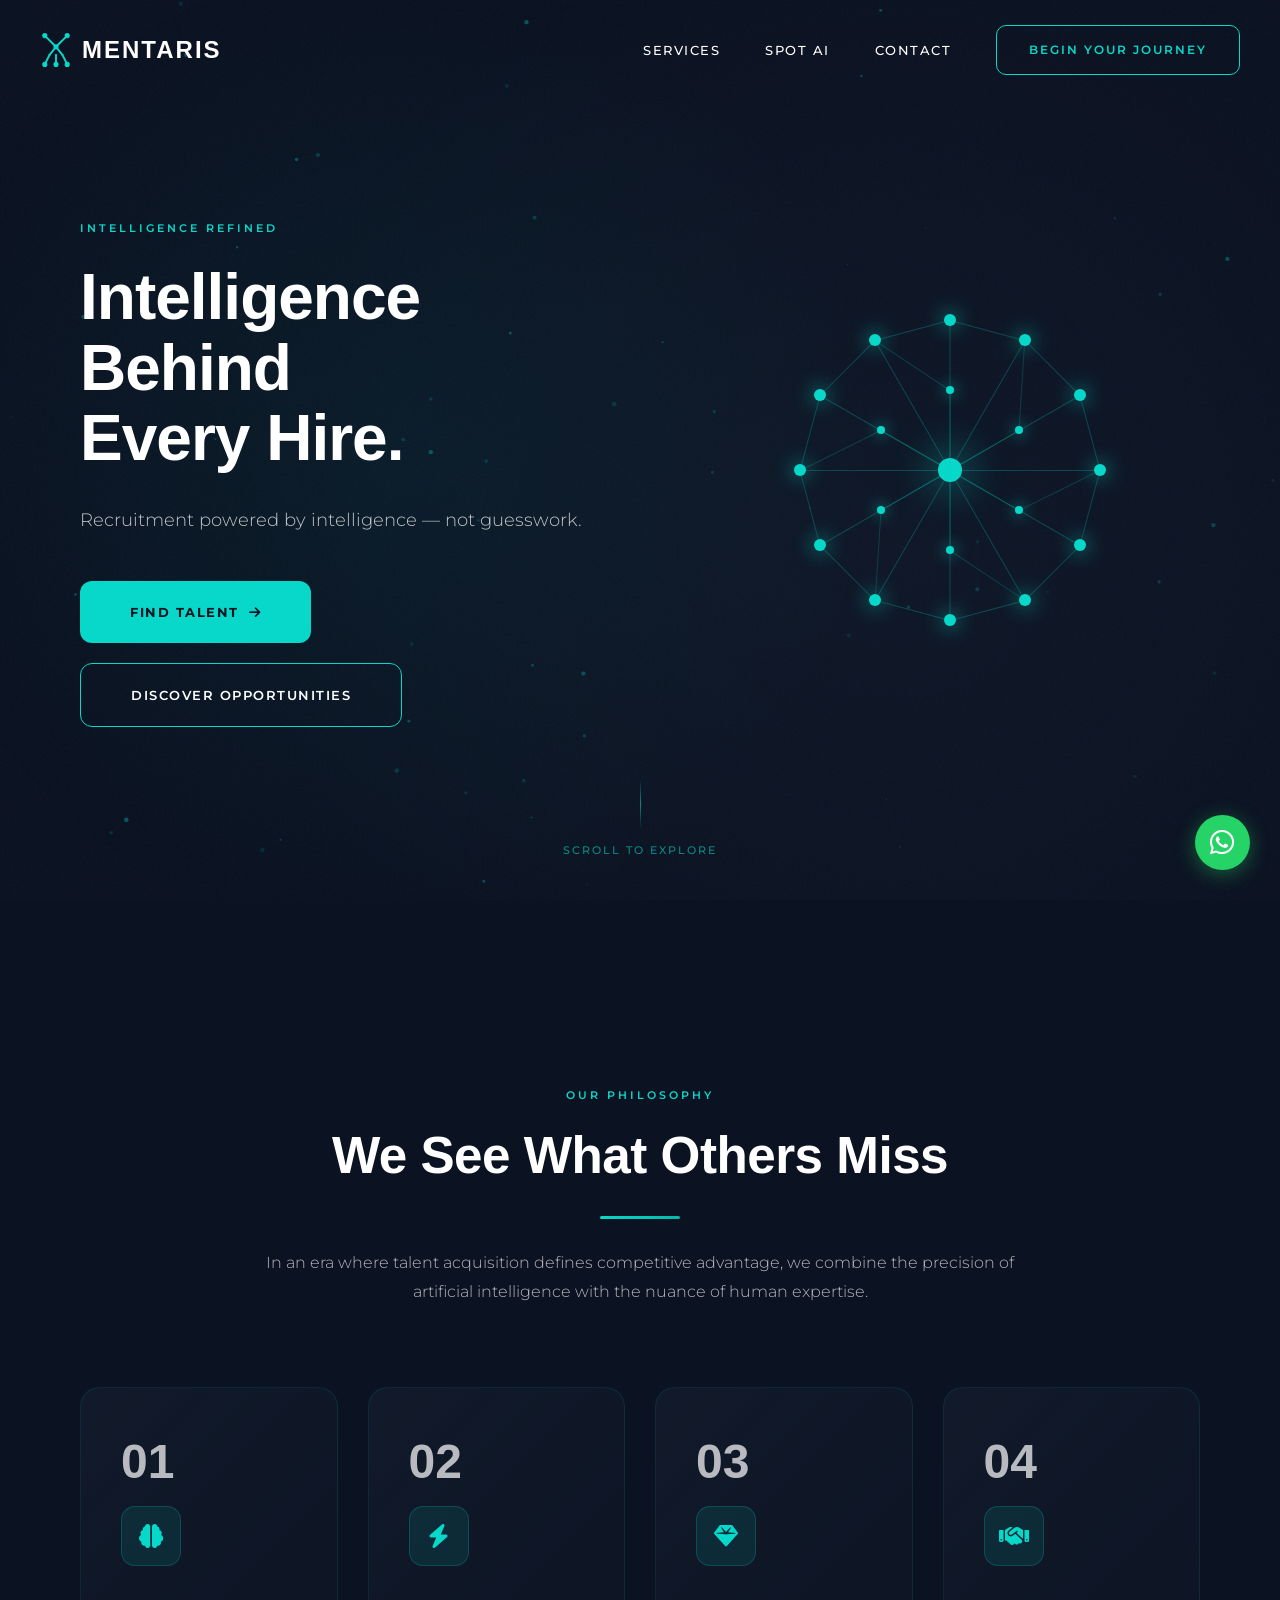
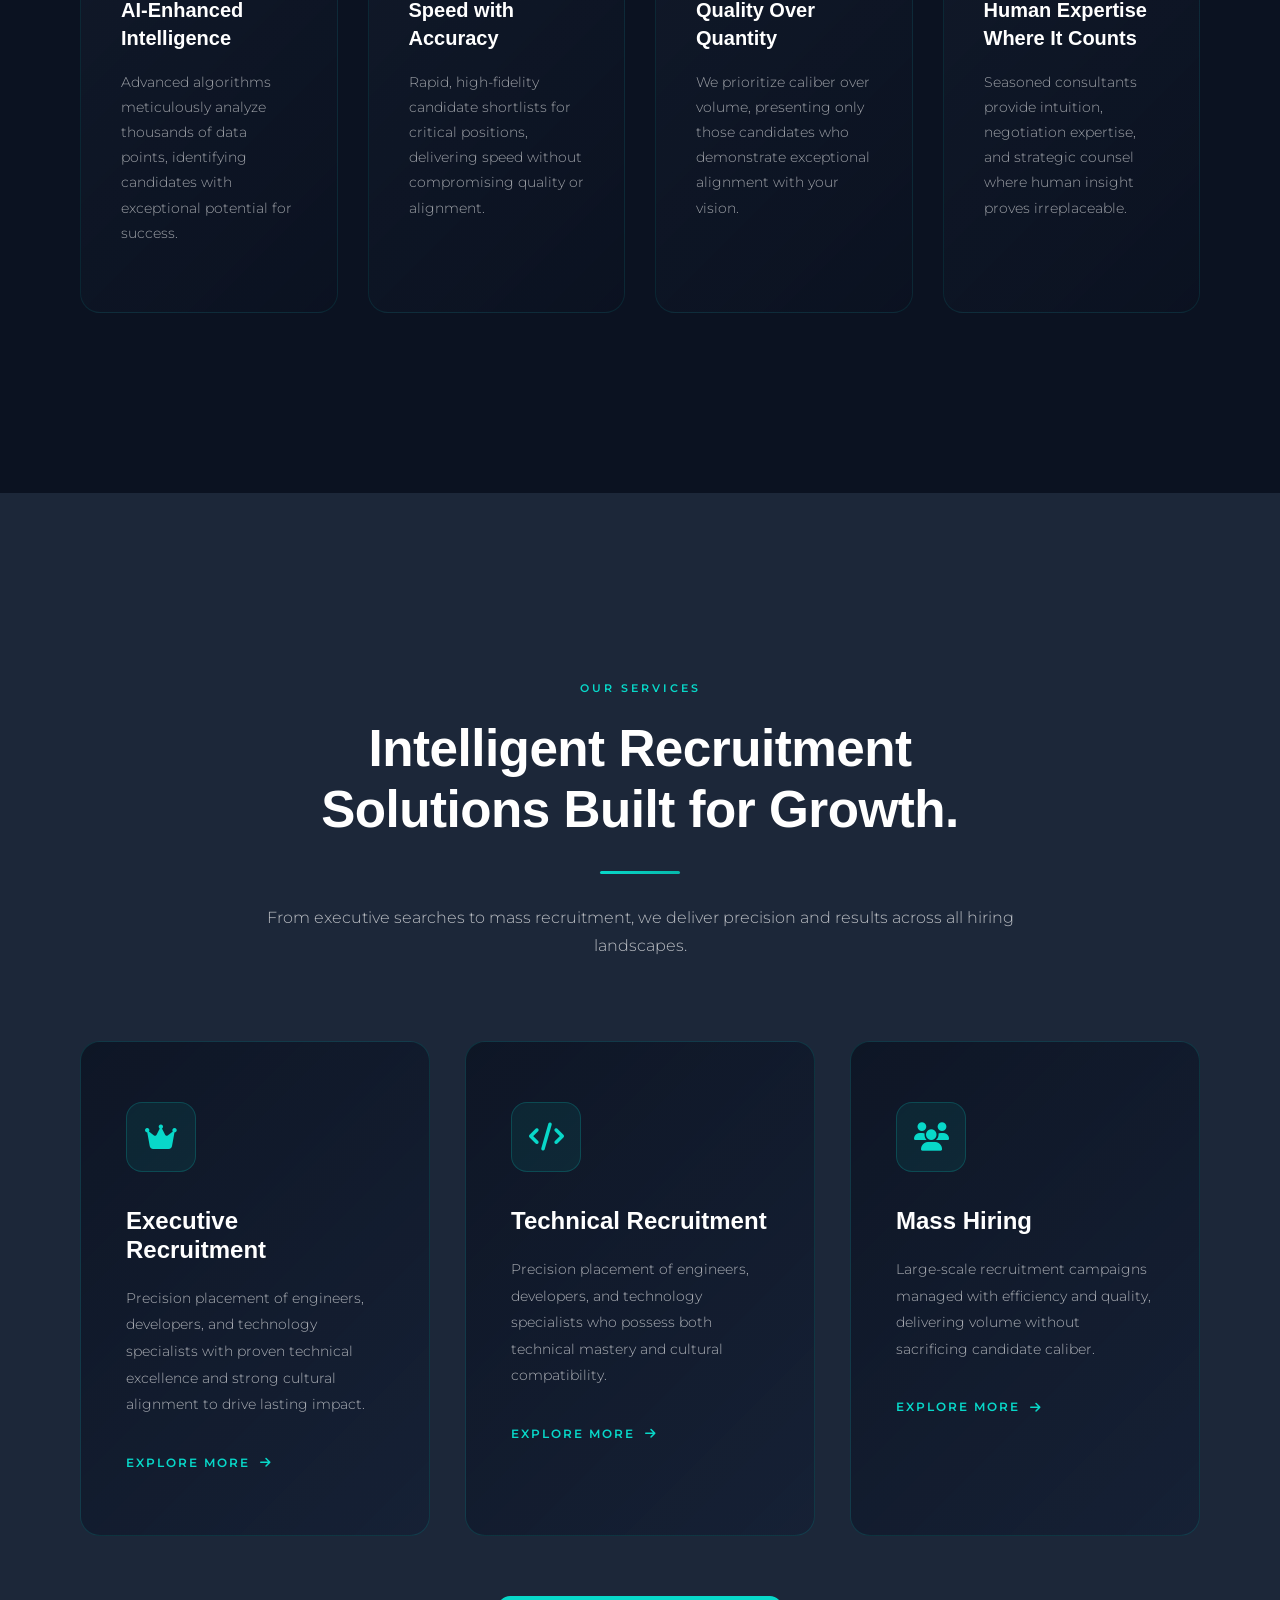
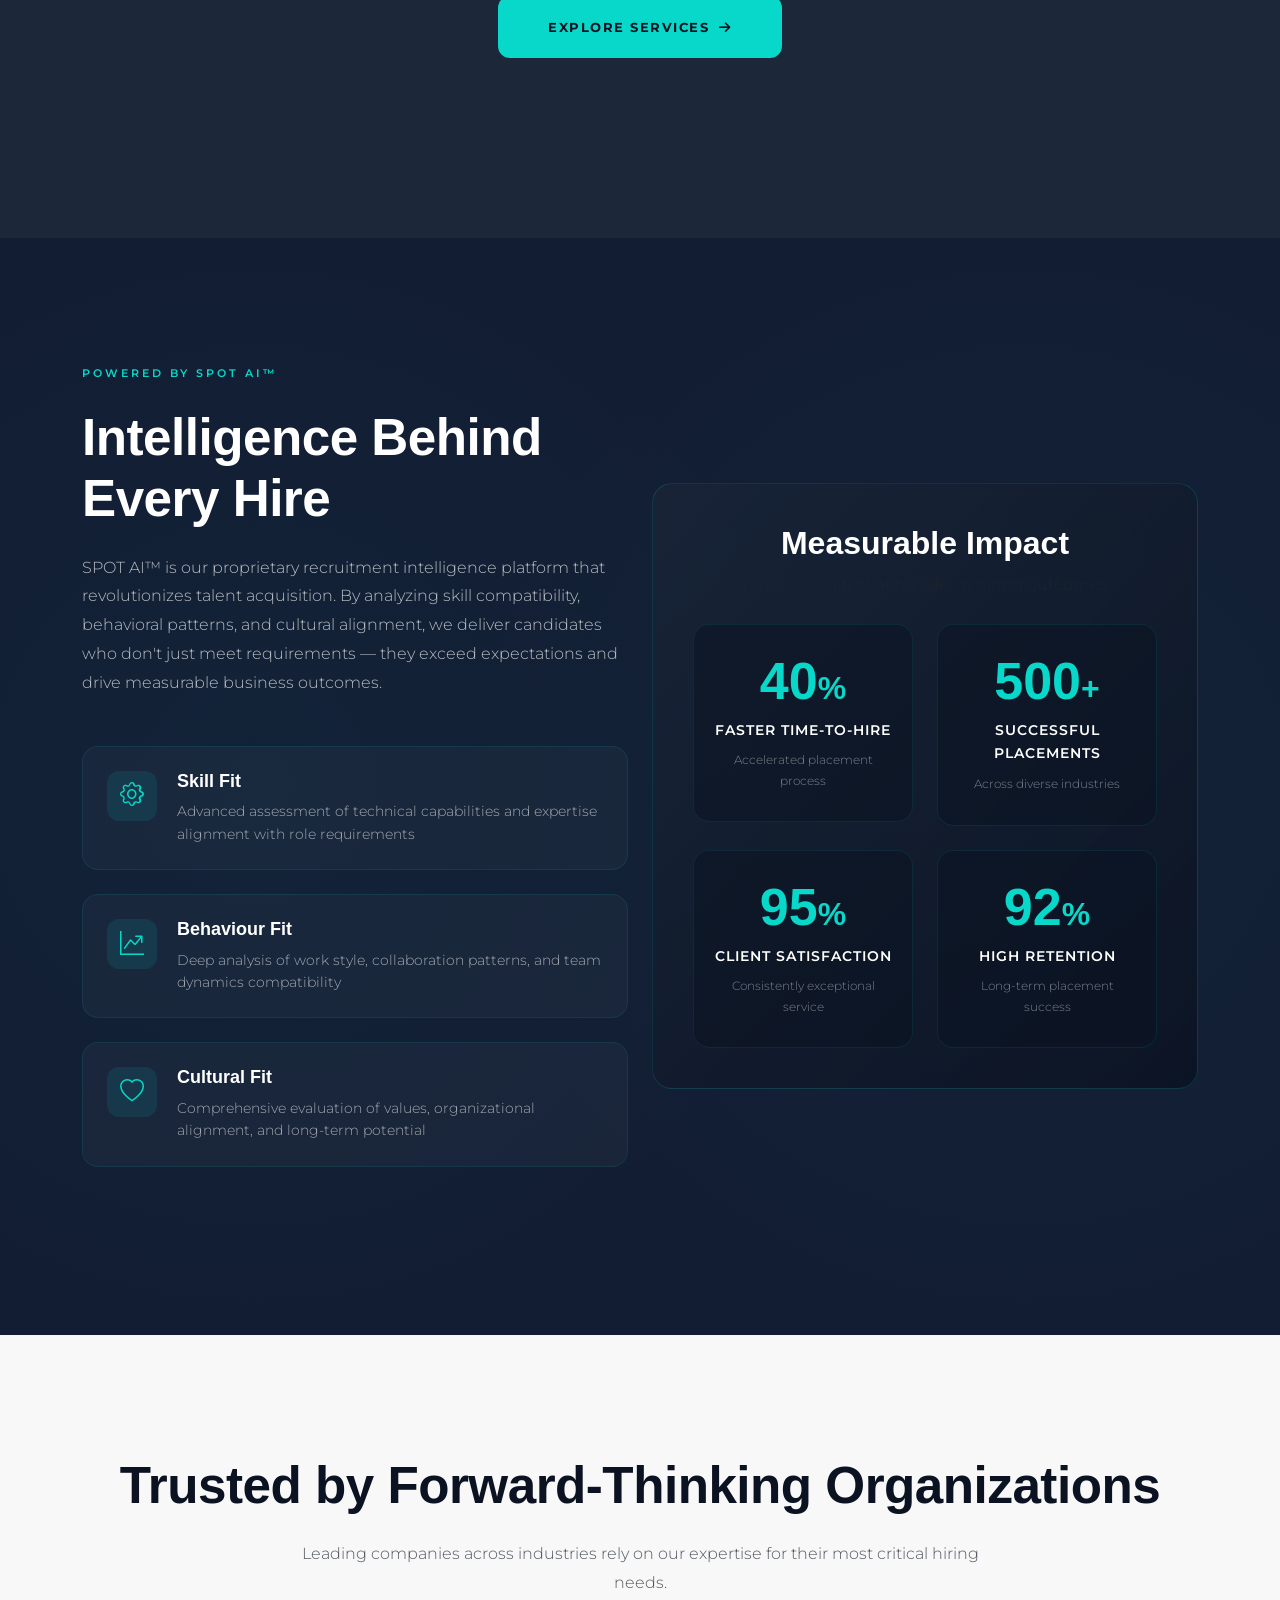
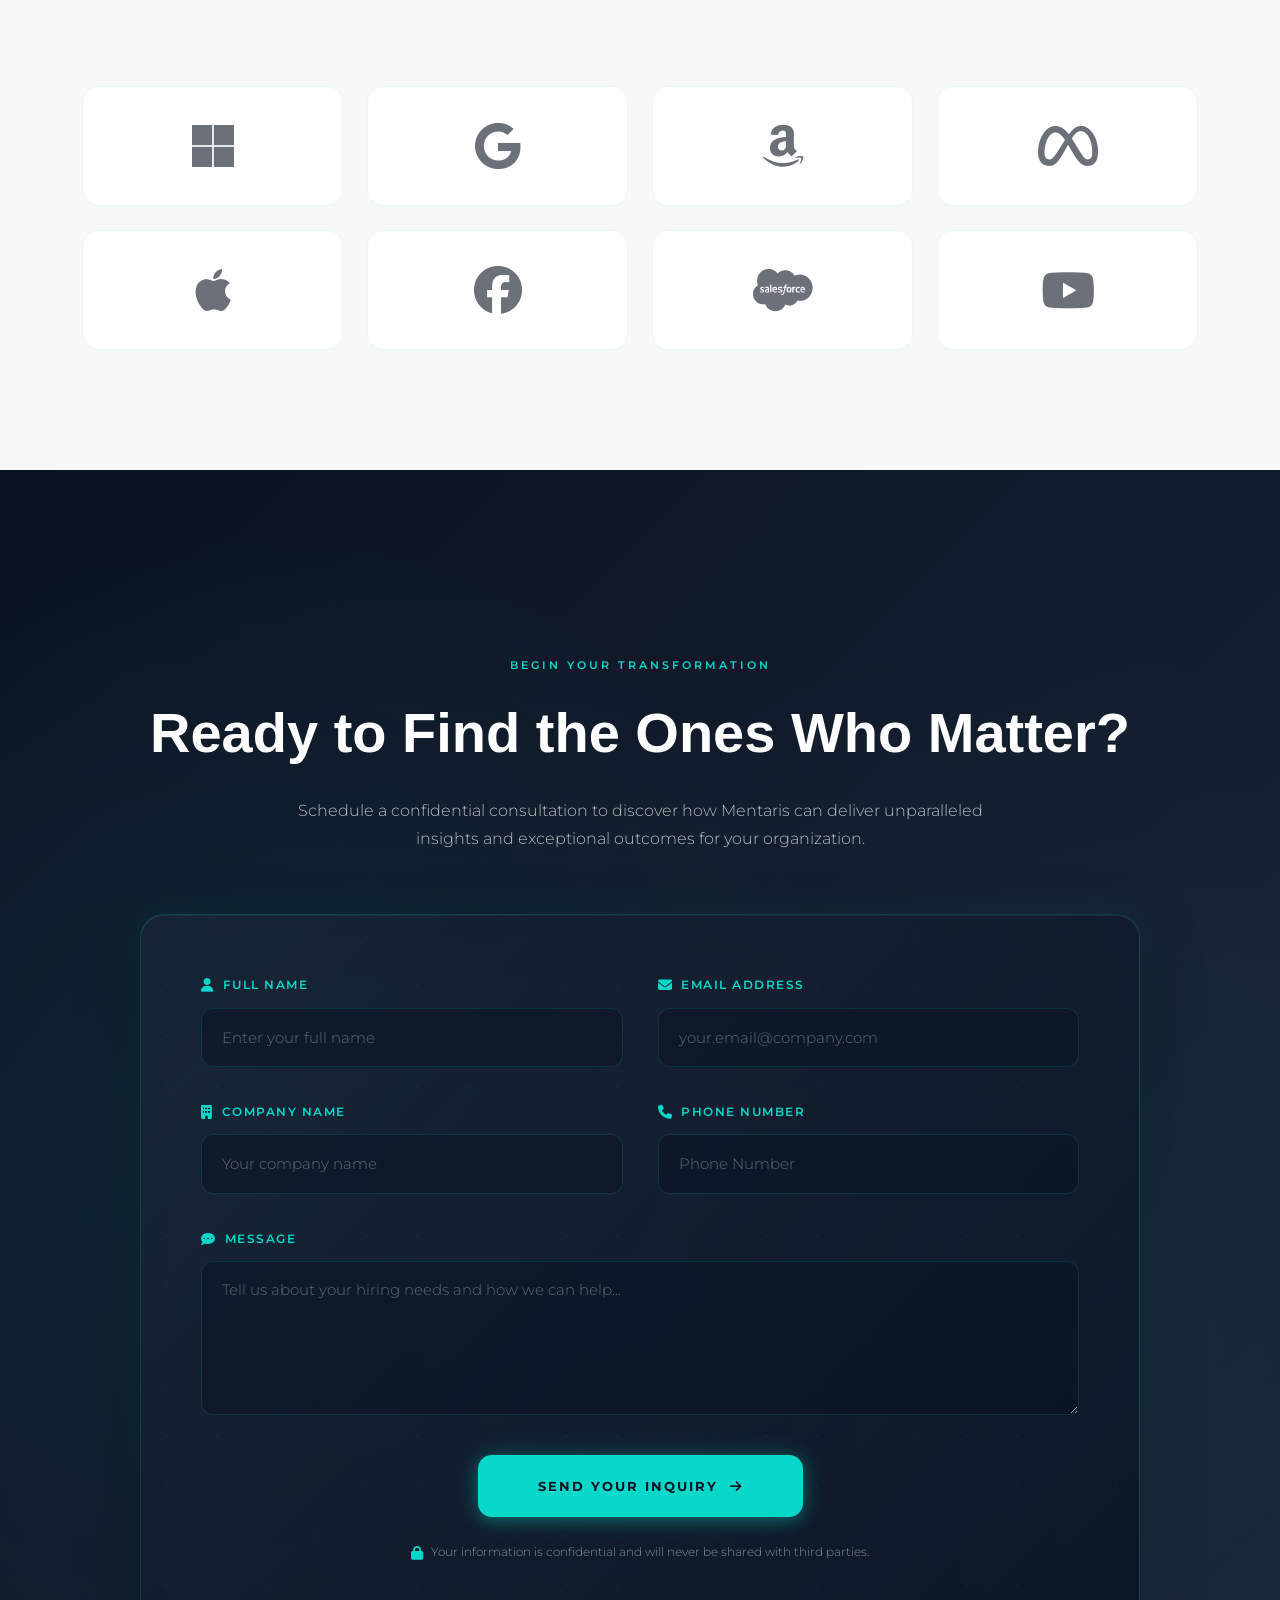
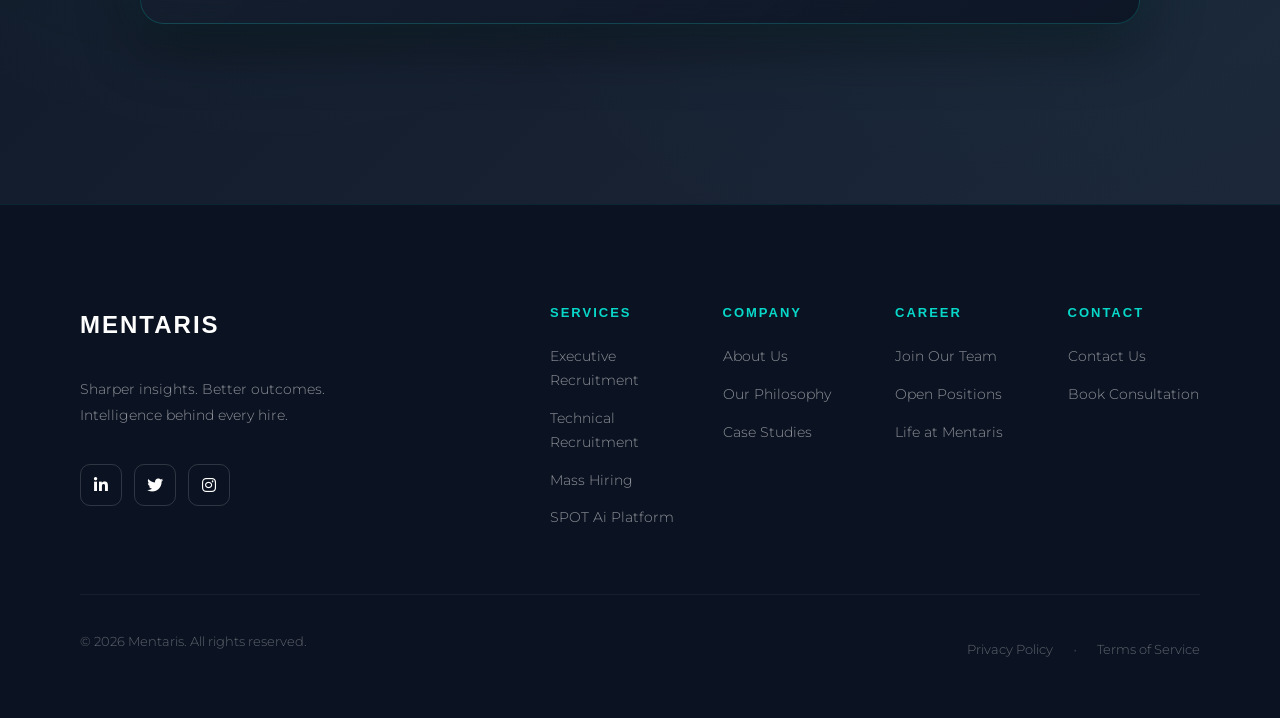
==== commit 6dbbd514: "Logo updated and CSS tweaks" ====
--- a/index.html
+++ b/index.html
@@ -65,6 +65,28 @@
     <nav class="navbar-luxury">
         <div class="navbar-content">
             <a href="#" class="logo-container">
+                <svg class="logo-icon" width="32" height="36" viewBox="0 0 100 110" fill="none" xmlns="http://www.w3.org/2000/svg">
+                    <!-- Top left branch -->
+                    <line x1="50" y1="45" x2="15" y2="10" stroke="#08D8C9" stroke-width="6" stroke-linecap="round"/>
+                    <circle cx="15" cy="10" r="8" fill="#08D8C9"/>
+                    <!-- Top right branch -->
+                    <line x1="50" y1="45" x2="85" y2="10" stroke="#08D8C9" stroke-width="6" stroke-linecap="round"/>
+                    <circle cx="85" cy="10" r="8" fill="#08D8C9"/>
+                    <!-- Center V shape -->
+                    <line x1="50" y1="45" x2="30" y2="70" stroke="#08D8C9" stroke-width="6" stroke-linecap="round"/>
+                    <line x1="50" y1="45" x2="70" y2="70" stroke="#08D8C9" stroke-width="6" stroke-linecap="round"/>
+                    <!-- Bottom left branch -->
+                    <line x1="30" y1="70" x2="15" y2="100" stroke="#08D8C9" stroke-width="6" stroke-linecap="round"/>
+                    <circle cx="15" cy="100" r="8" fill="#08D8C9"/>
+                    <!-- Bottom center branch -->
+                    <line x1="50" y1="70" x2="50" y2="100" stroke="#08D8C9" stroke-width="6" stroke-linecap="round"/>
+                    <circle cx="50" cy="100" r="8" fill="#08D8C9"/>
+                    <!-- Bottom right branch -->
+                    <line x1="70" y1="70" x2="85" y2="100" stroke="#08D8C9" stroke-width="6" stroke-linecap="round"/>
+                    <circle cx="85" cy="100" r="8" fill="#08D8C9"/>
+                    <!-- Center connection point -->
+                    <circle cx="50" cy="45" r="8" fill="#08D8C9"/>
+                </svg>
                 <span class="logo-text-header">MENTARIS</span>
             </a>
             <div class="nav-menu">
@@ -552,14 +574,14 @@
                     
                     <div class="footer-column">
                         <h4>Contact</h4>
-                        <a href="/cdn-cgi/l/email-protection#4a222f2626250a272f243e2b38233964292527"><span class="__cf_email__" data-cfemail="a6cec3cacac9e6cbc3c8d2c7d4cfd588c5c9cb">[email&#160;protected]</span></a>
+                        <a href="#contact">Contact Us</a>
                         <a href="#">Book Consultation</a>
                     </div>
                 </div>
             </div>
             
             <div class="footer-bottom">
-                <p>&copy; 2024 Mentaris. All rights reserved.</p>
+                <p>&copy; 2026 Mentaris. All rights reserved.</p>
                 <div class="footer-legal">
                     <a href="#">Privacy Policy</a>
                     <span>•</span>
--- a/style.css
+++ b/style.css
@@ -246,6 +246,11 @@
 
 .logo-container:hover {
     /* Hover animation removed */
+}
+
+.logo-icon {
+    margin-right: 10px;
+    flex-shrink: 0;
 }
 
 .logo-text-header {
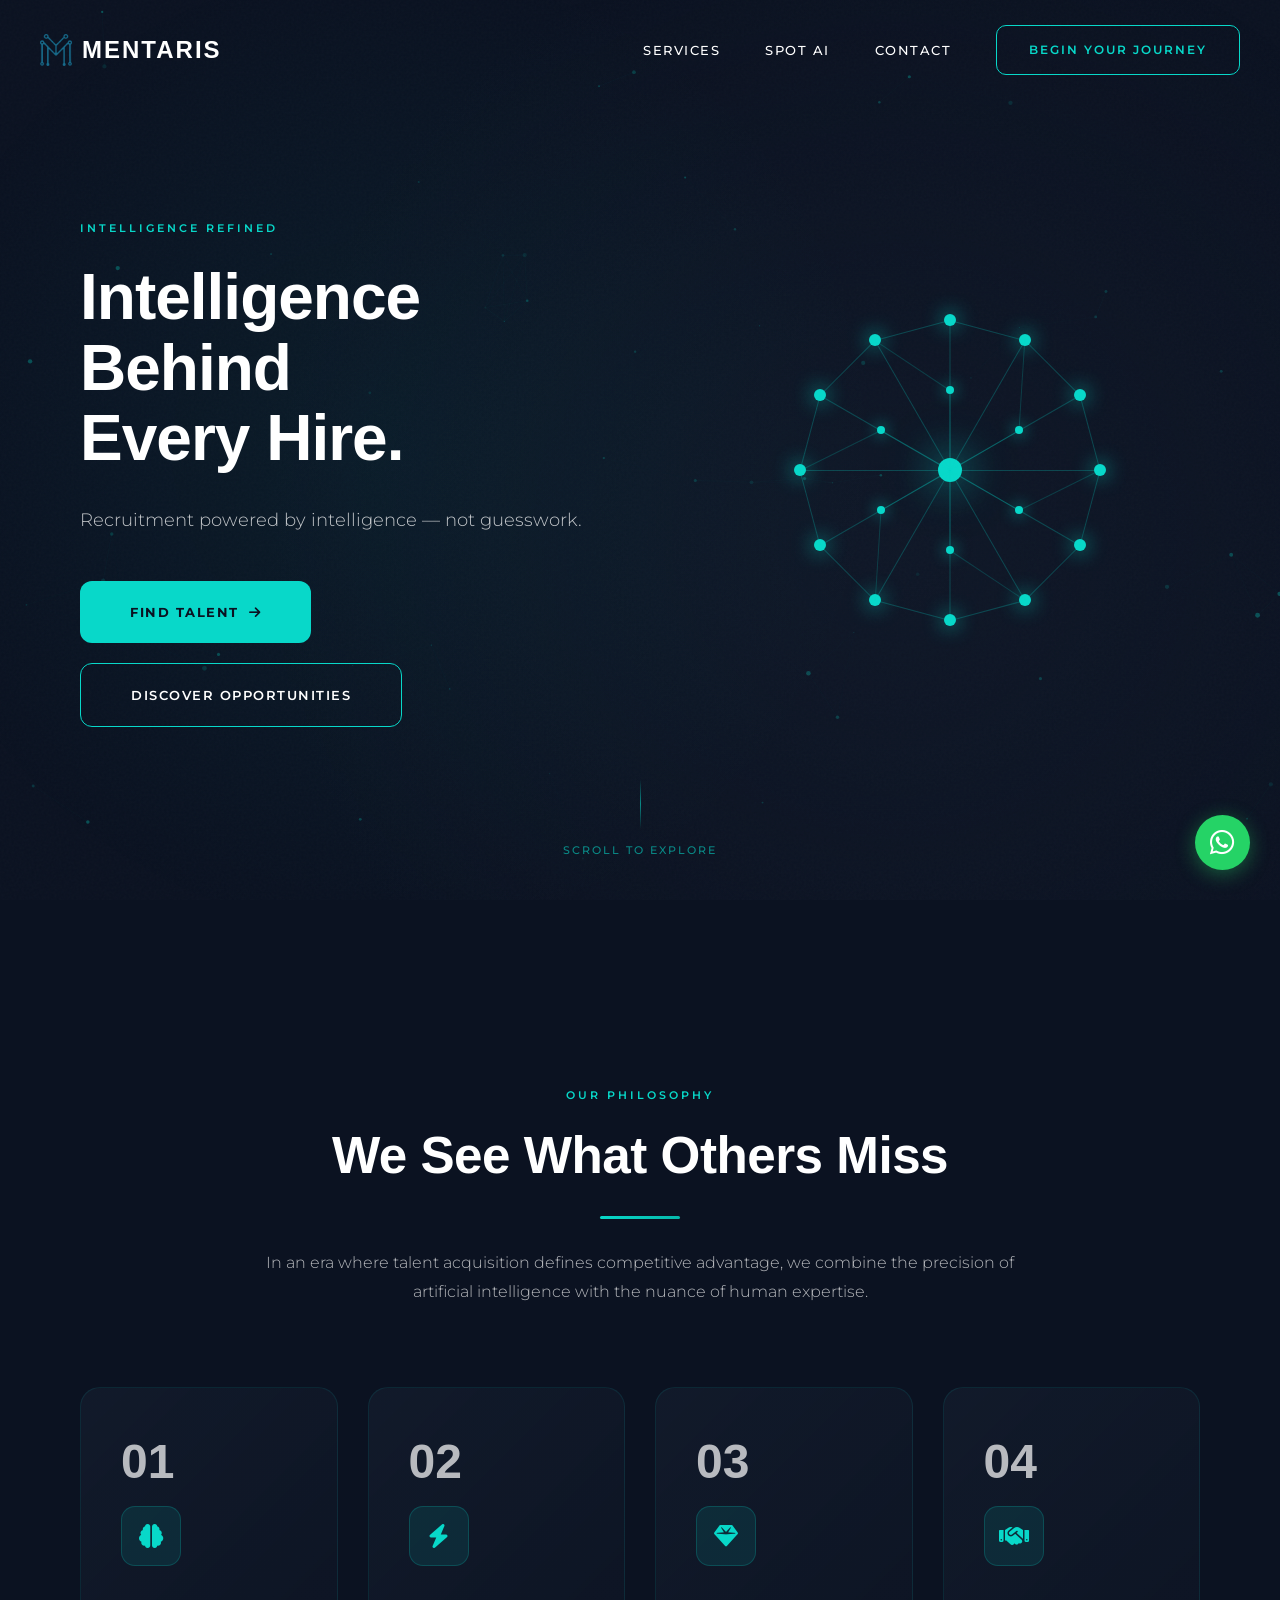
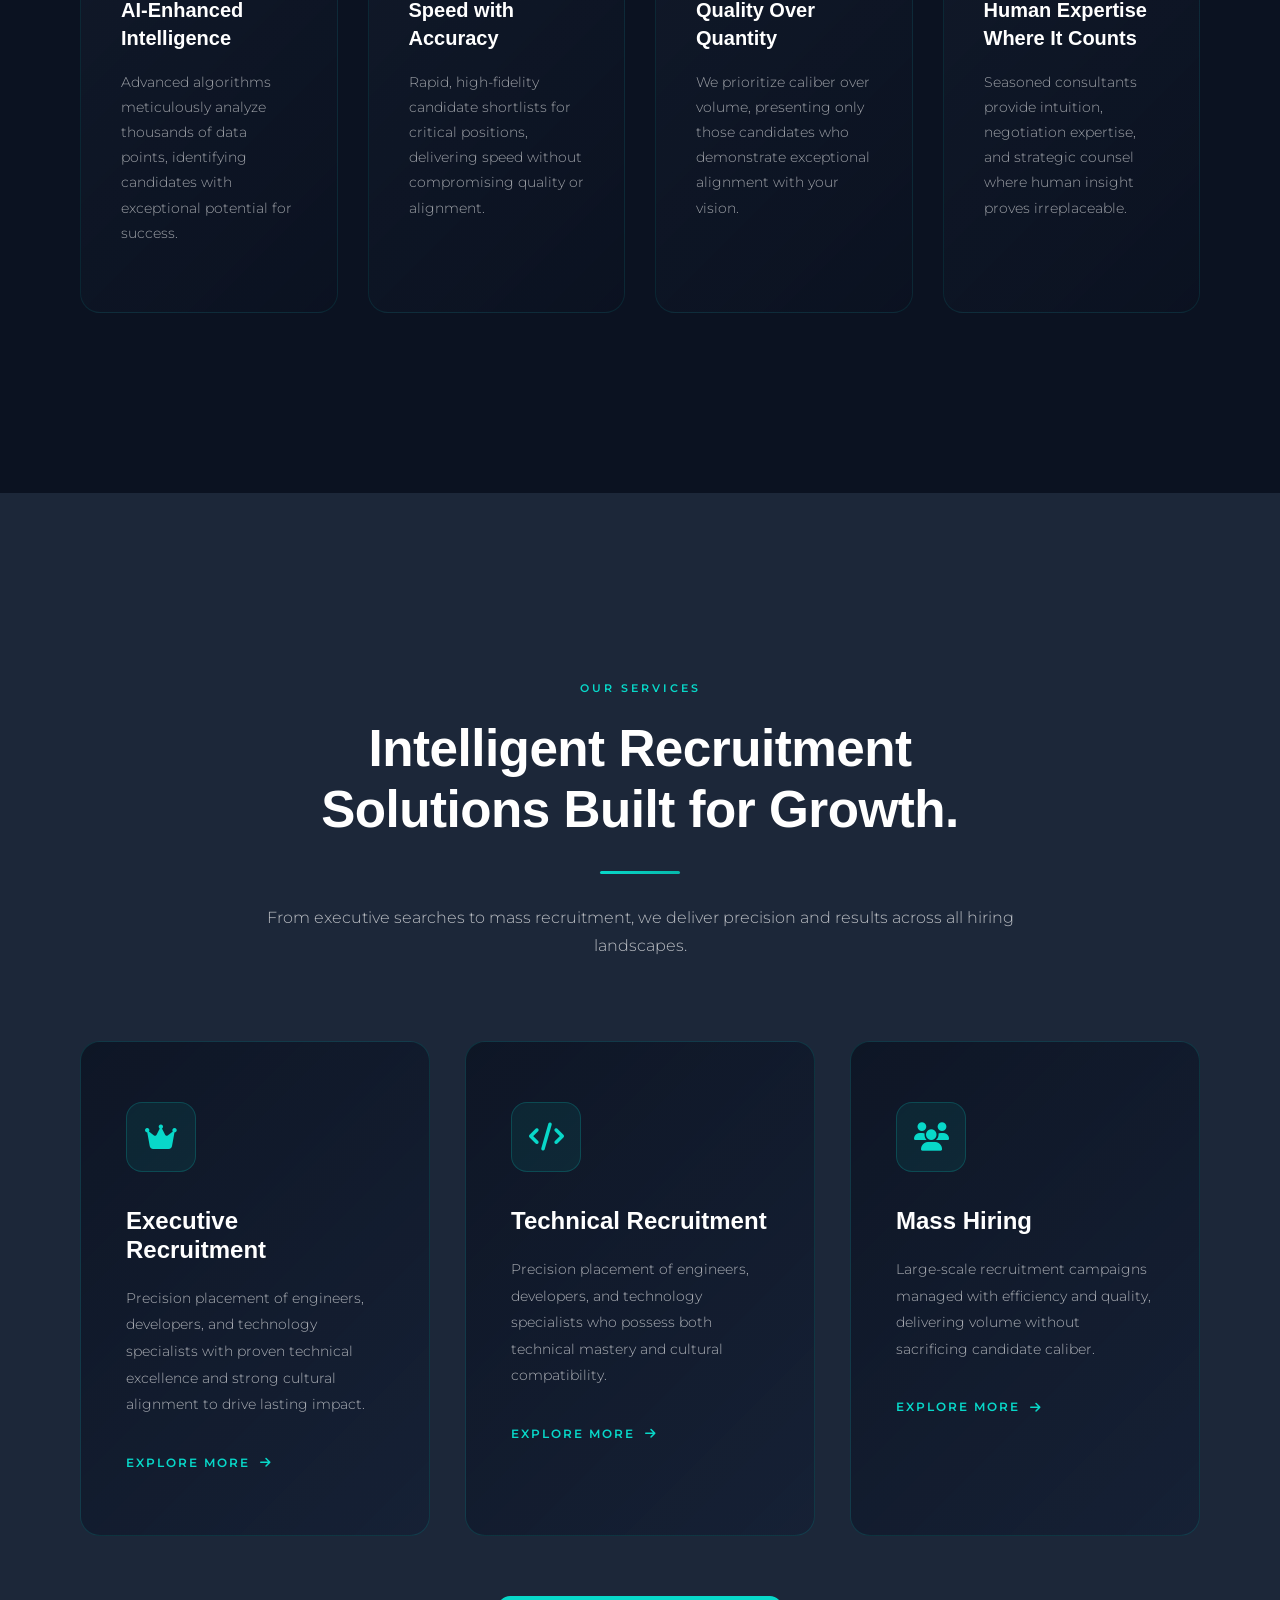
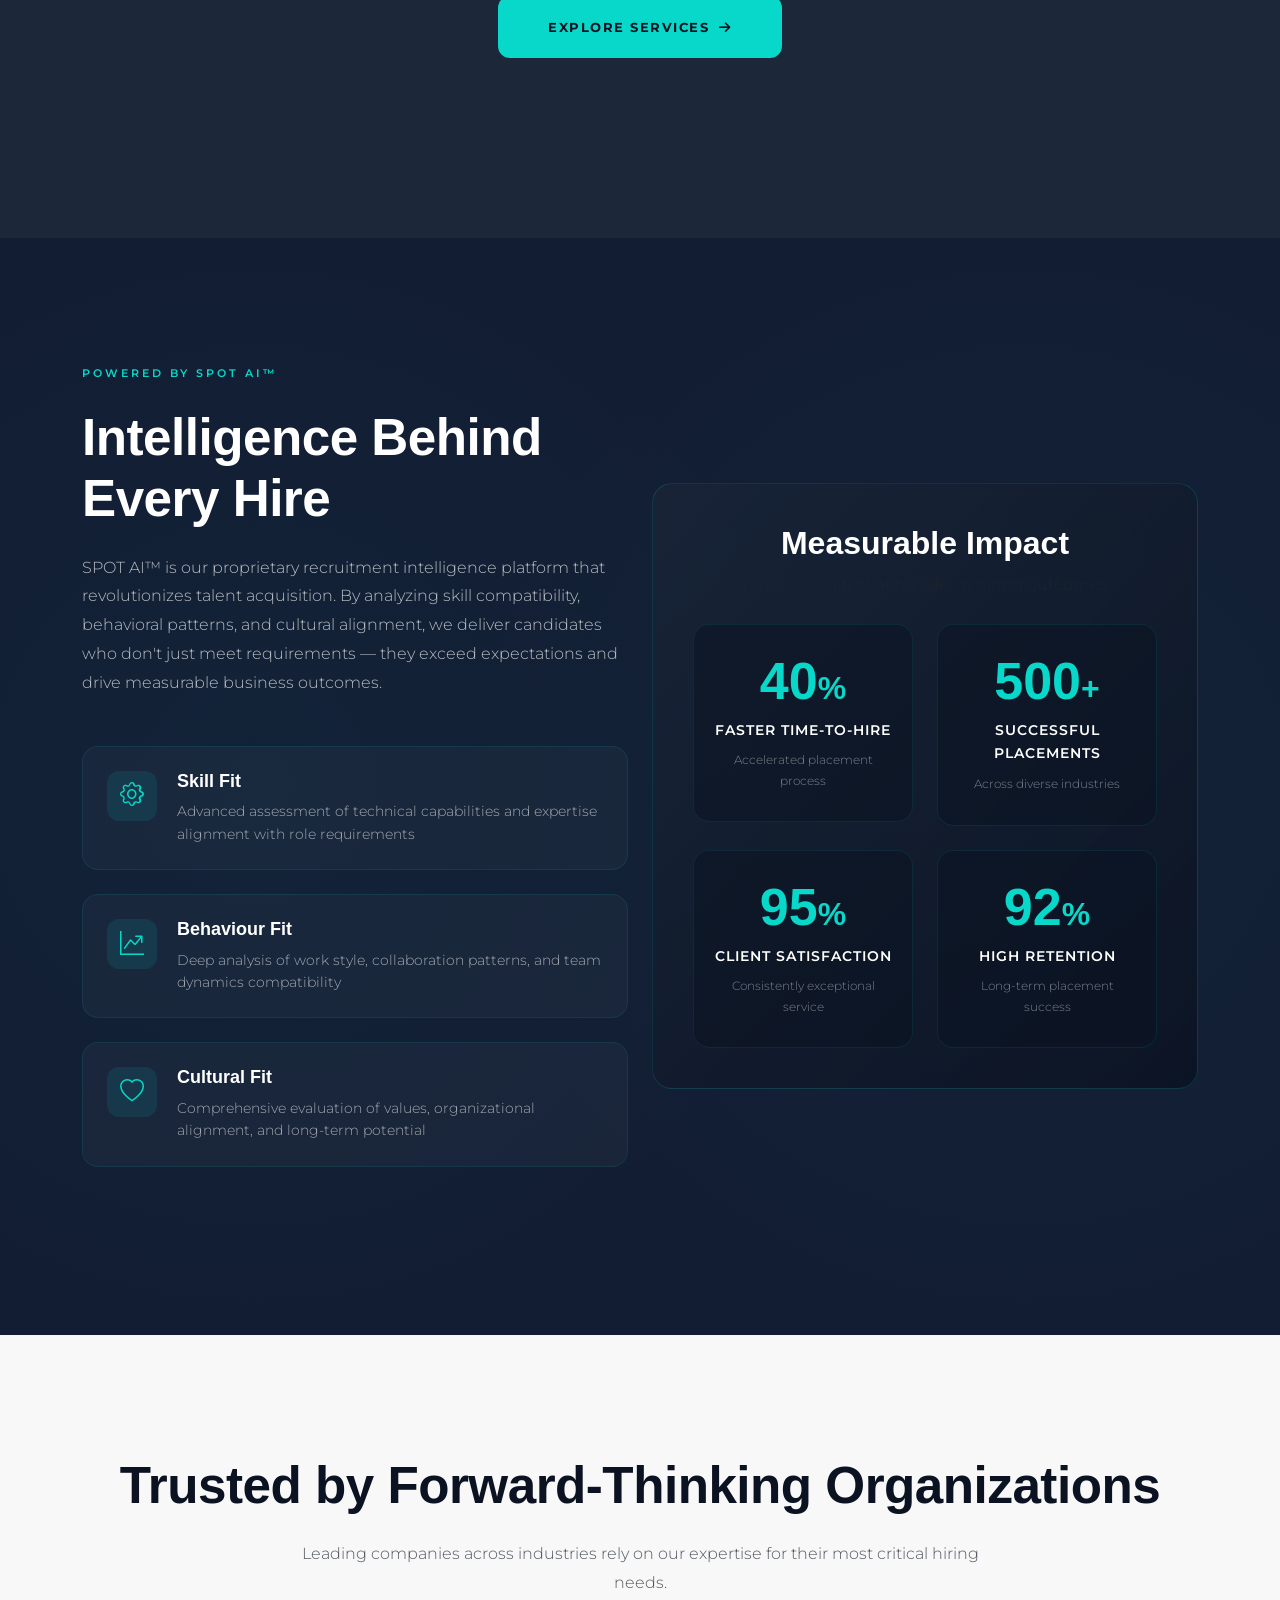
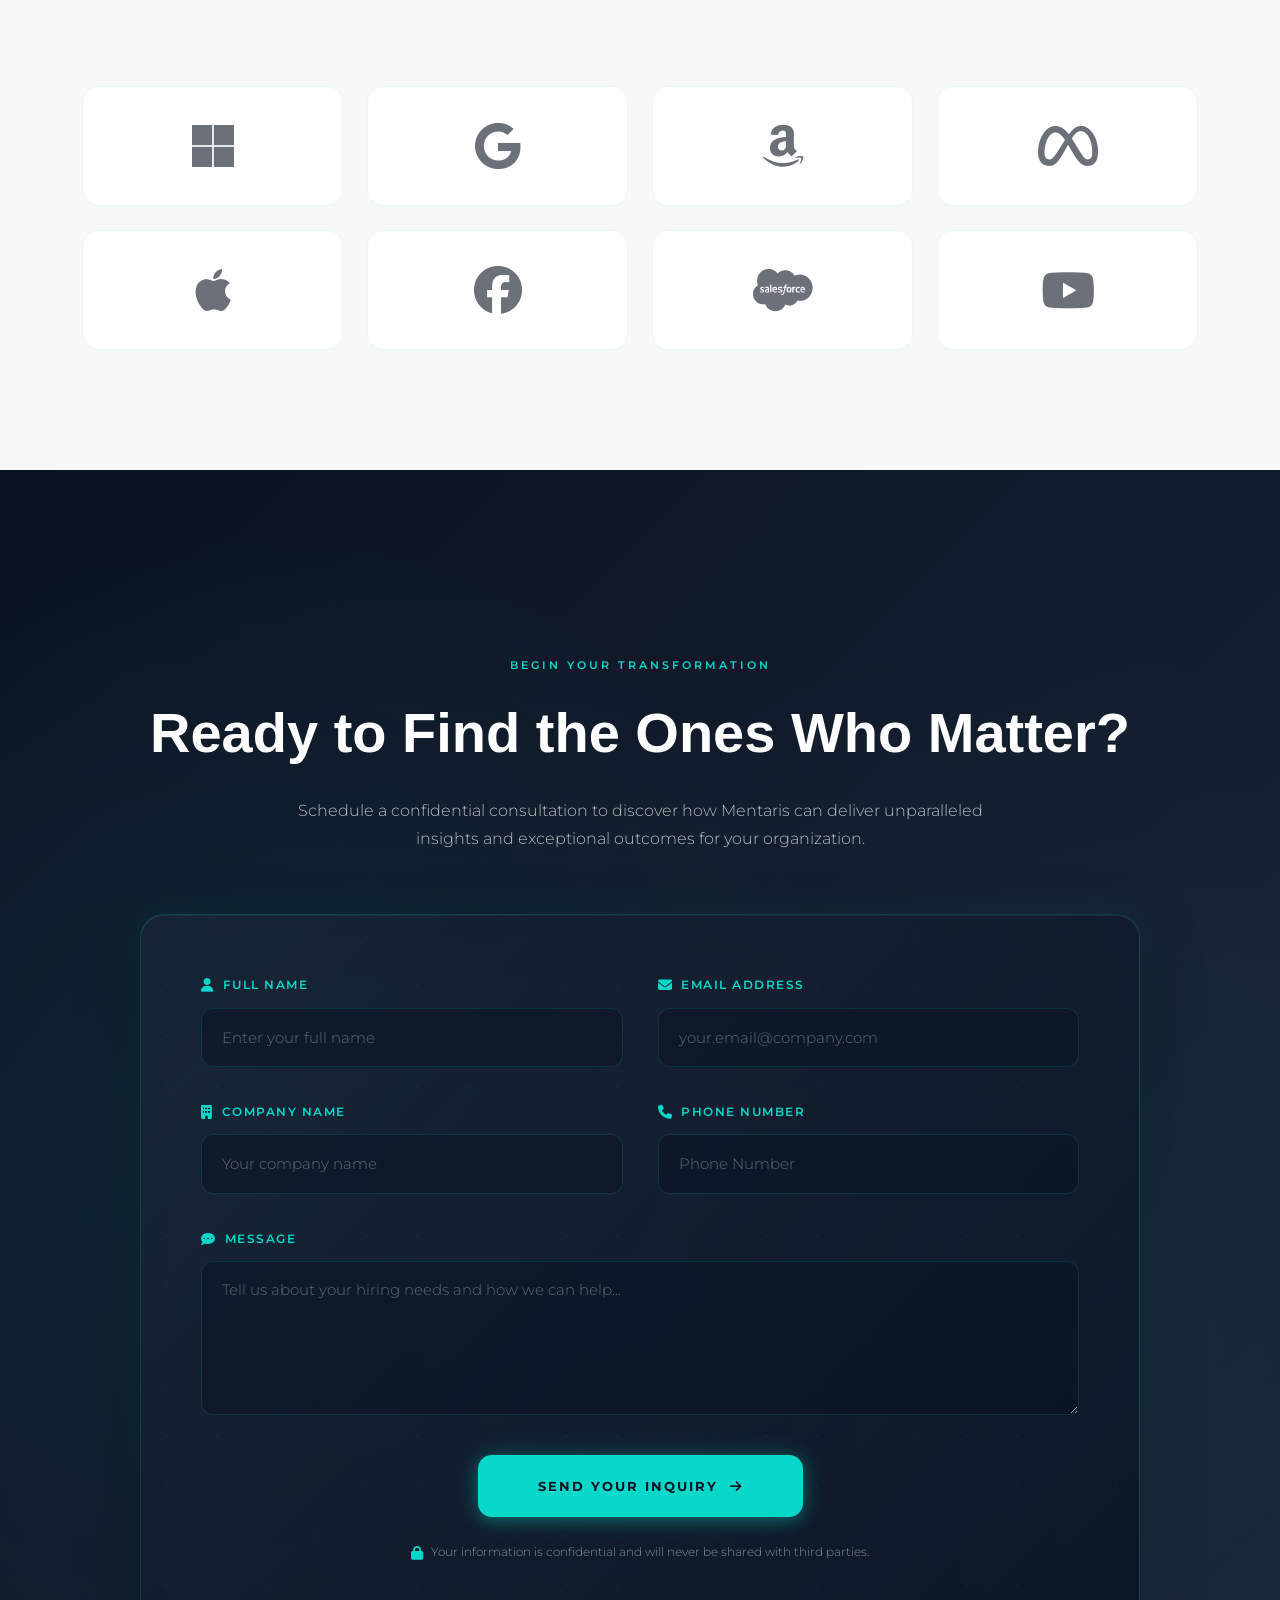
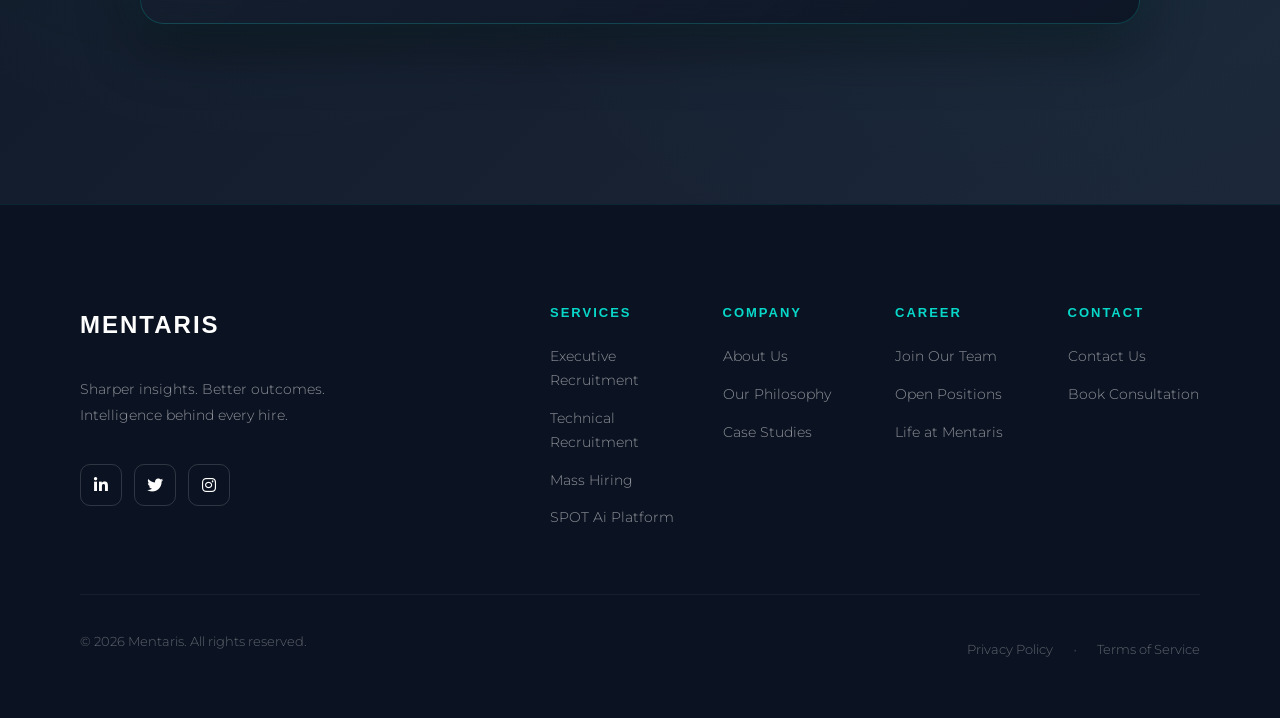
==== commit 75482743: "Update index.html and style.css" ====
--- a/index.html
+++ b/index.html
@@ -65,28 +65,7 @@
     <nav class="navbar-luxury">
         <div class="navbar-content">
             <a href="#" class="logo-container">
-                <svg class="logo-icon" width="32" height="36" viewBox="0 0 100 110" fill="none" xmlns="http://www.w3.org/2000/svg">
-                    <!-- Top left branch -->
-                    <line x1="50" y1="45" x2="15" y2="10" stroke="#08D8C9" stroke-width="6" stroke-linecap="round"/>
-                    <circle cx="15" cy="10" r="8" fill="#08D8C9"/>
-                    <!-- Top right branch -->
-                    <line x1="50" y1="45" x2="85" y2="10" stroke="#08D8C9" stroke-width="6" stroke-linecap="round"/>
-                    <circle cx="85" cy="10" r="8" fill="#08D8C9"/>
-                    <!-- Center V shape -->
-                    <line x1="50" y1="45" x2="30" y2="70" stroke="#08D8C9" stroke-width="6" stroke-linecap="round"/>
-                    <line x1="50" y1="45" x2="70" y2="70" stroke="#08D8C9" stroke-width="6" stroke-linecap="round"/>
-                    <!-- Bottom left branch -->
-                    <line x1="30" y1="70" x2="15" y2="100" stroke="#08D8C9" stroke-width="6" stroke-linecap="round"/>
-                    <circle cx="15" cy="100" r="8" fill="#08D8C9"/>
-                    <!-- Bottom center branch -->
-                    <line x1="50" y1="70" x2="50" y2="100" stroke="#08D8C9" stroke-width="6" stroke-linecap="round"/>
-                    <circle cx="50" cy="100" r="8" fill="#08D8C9"/>
-                    <!-- Bottom right branch -->
-                    <line x1="70" y1="70" x2="85" y2="100" stroke="#08D8C9" stroke-width="6" stroke-linecap="round"/>
-                    <circle cx="85" cy="100" r="8" fill="#08D8C9"/>
-                    <!-- Center connection point -->
-                    <circle cx="50" cy="45" r="8" fill="#08D8C9"/>
-                </svg>
+                <img src="apple-touch-icon.png" alt="Mentaris Logo" class="logo-icon">
                 <span class="logo-text-header">MENTARIS</span>
             </a>
             <div class="nav-menu">
--- a/style.css
+++ b/style.css
@@ -249,6 +249,8 @@
 }
 
 .logo-icon {
+    height: 32px;
+    width: auto;
     margin-right: 10px;
     flex-shrink: 0;
 }
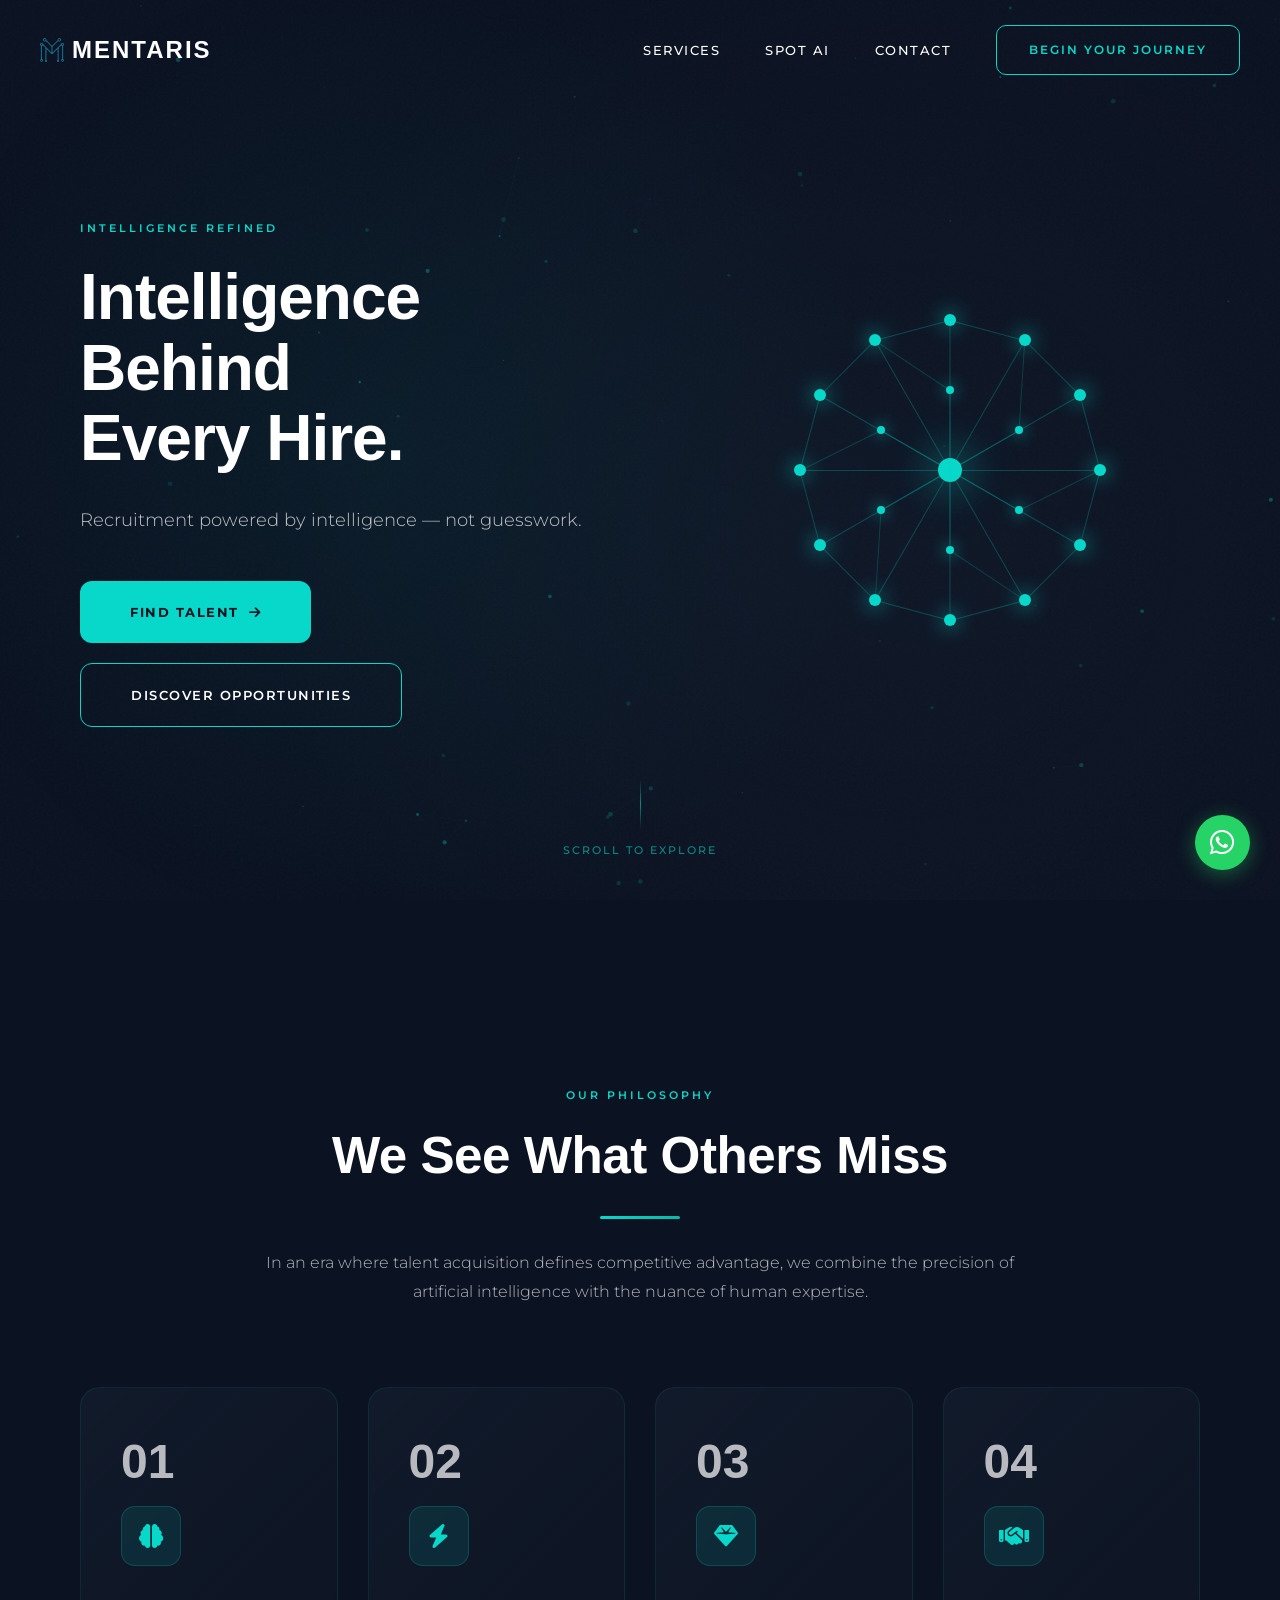
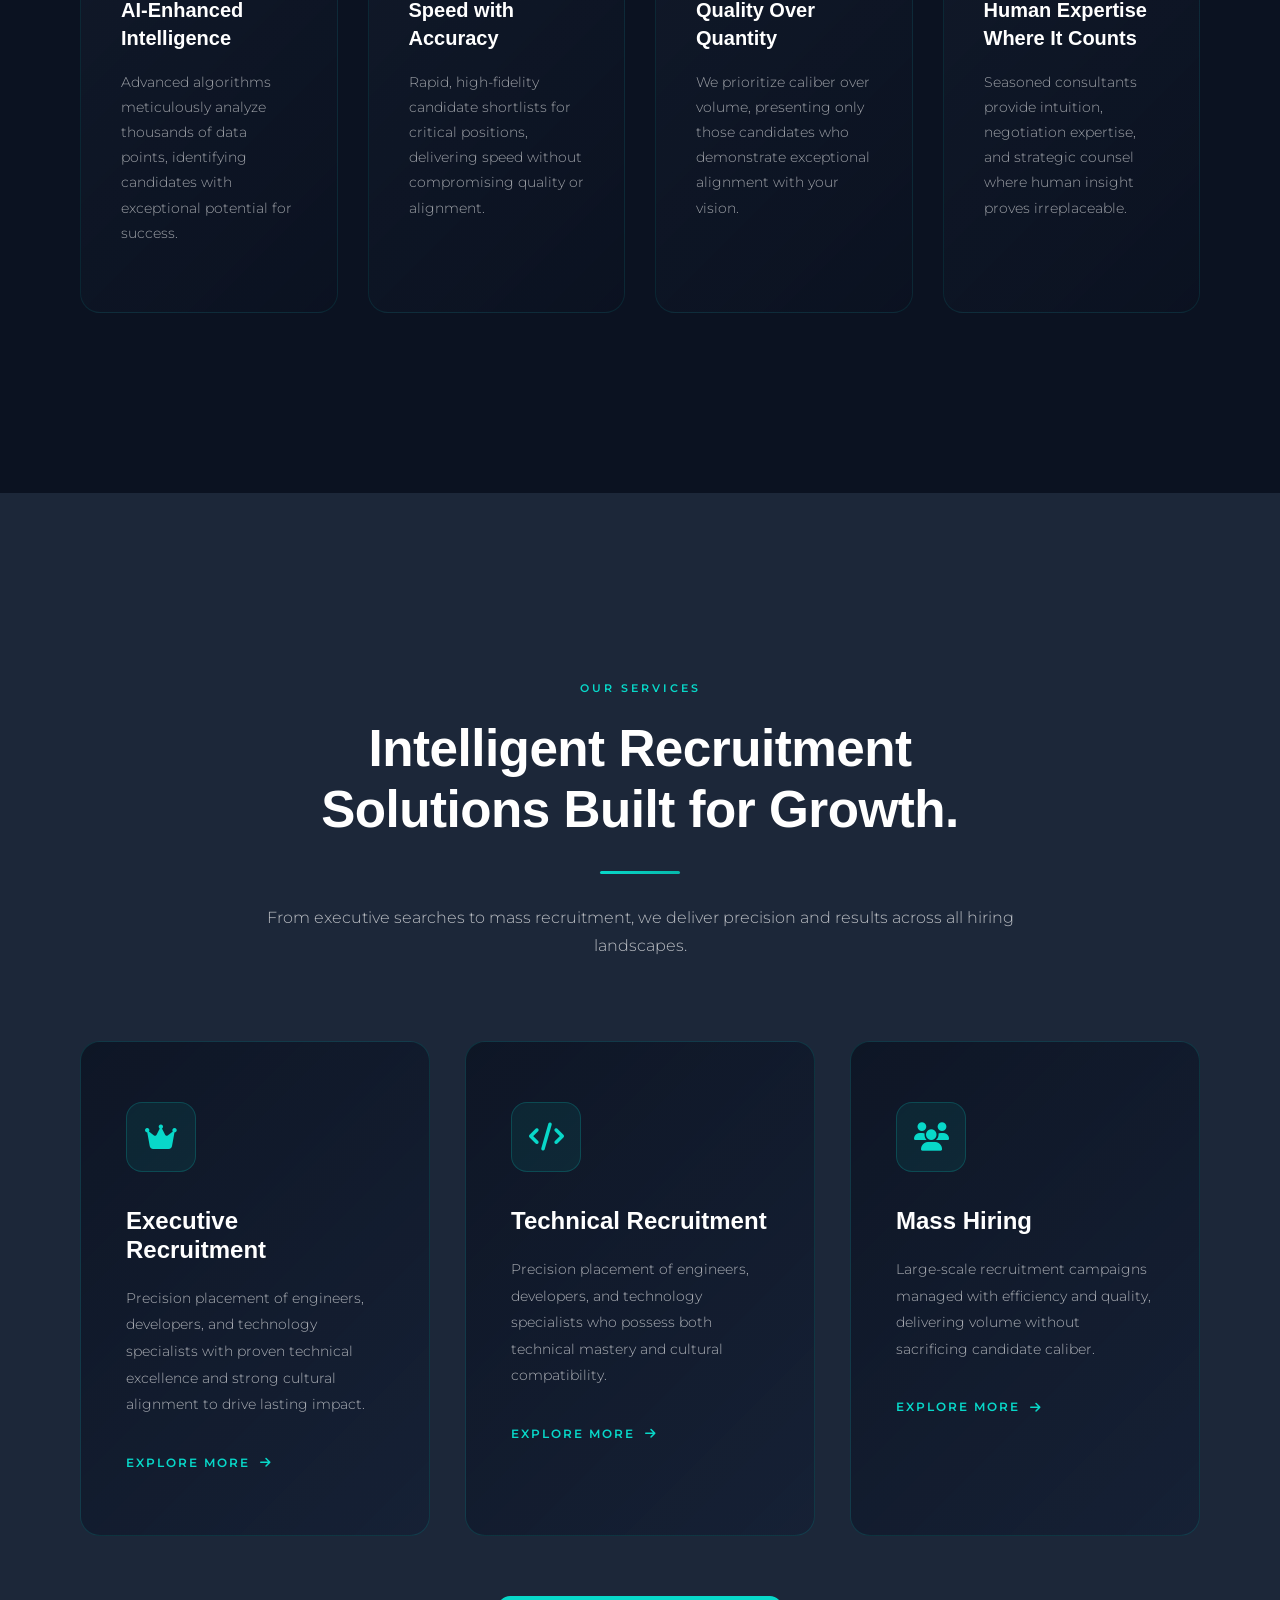
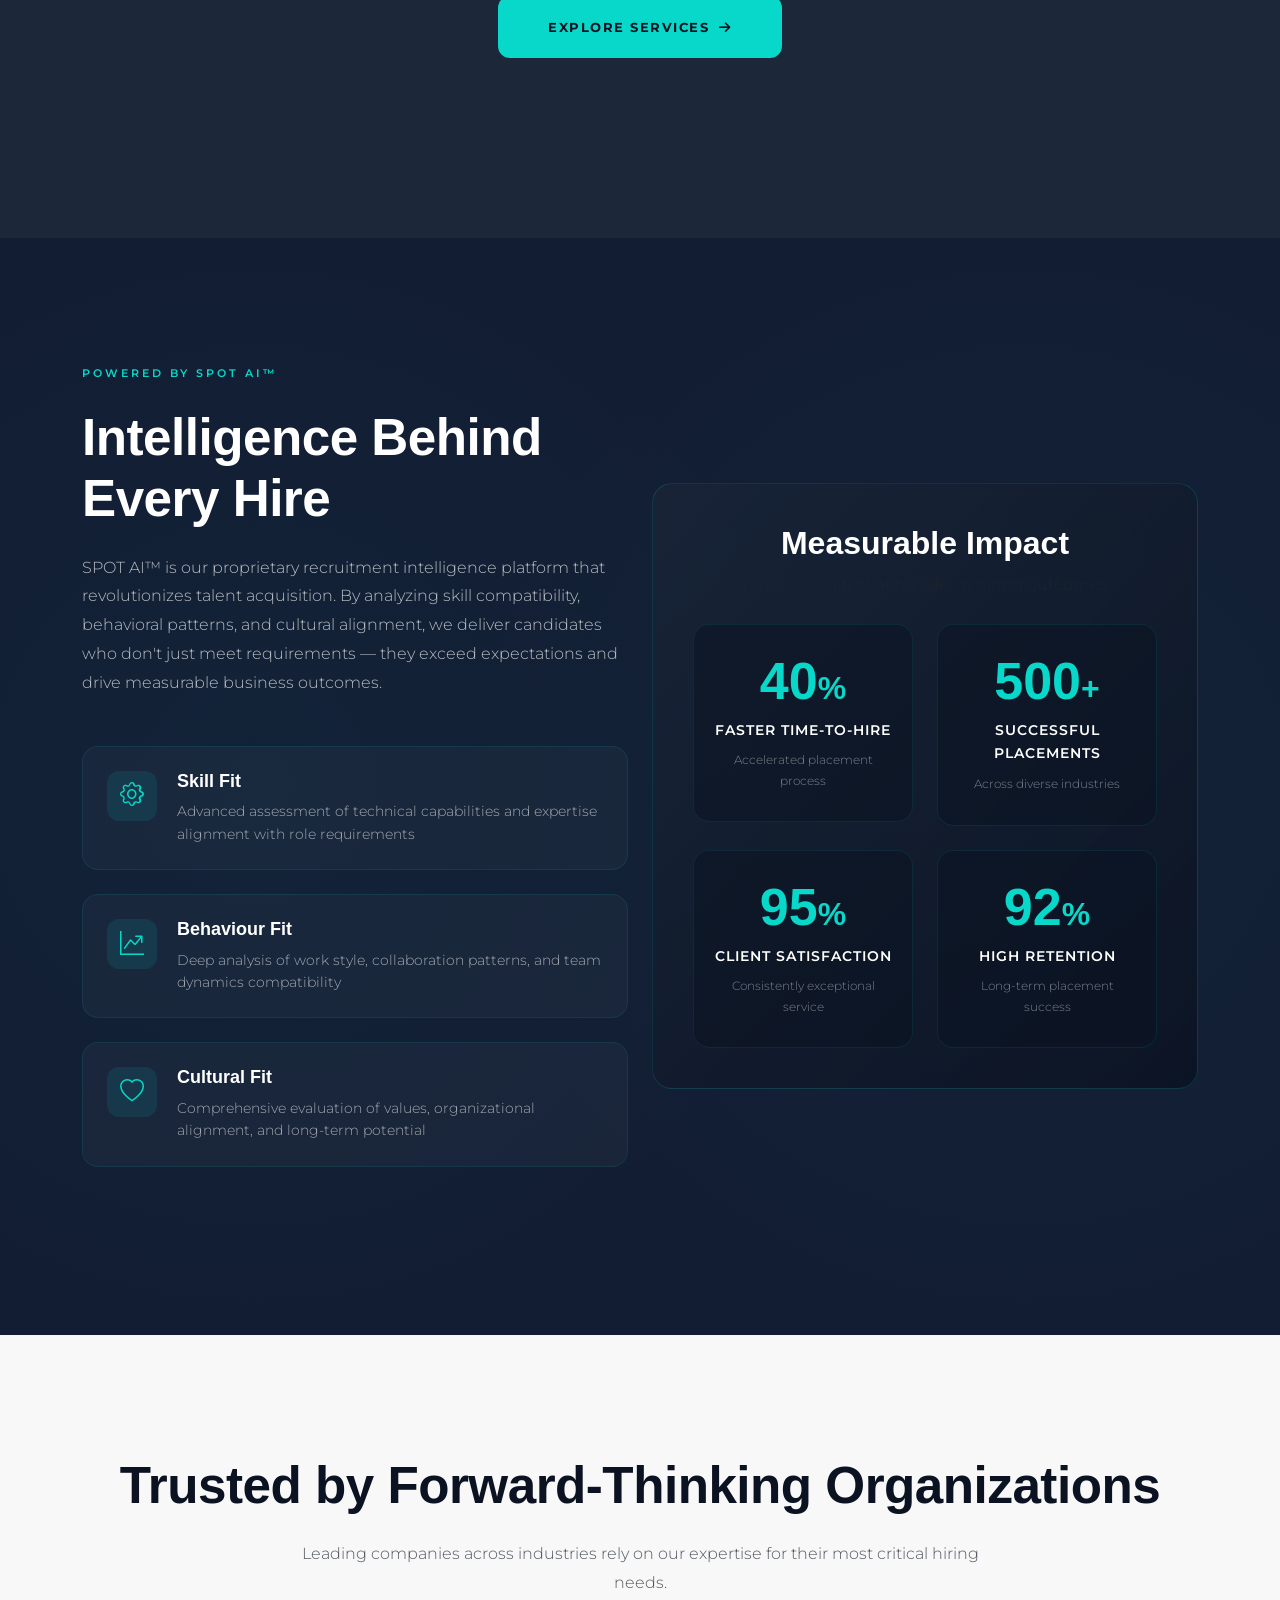
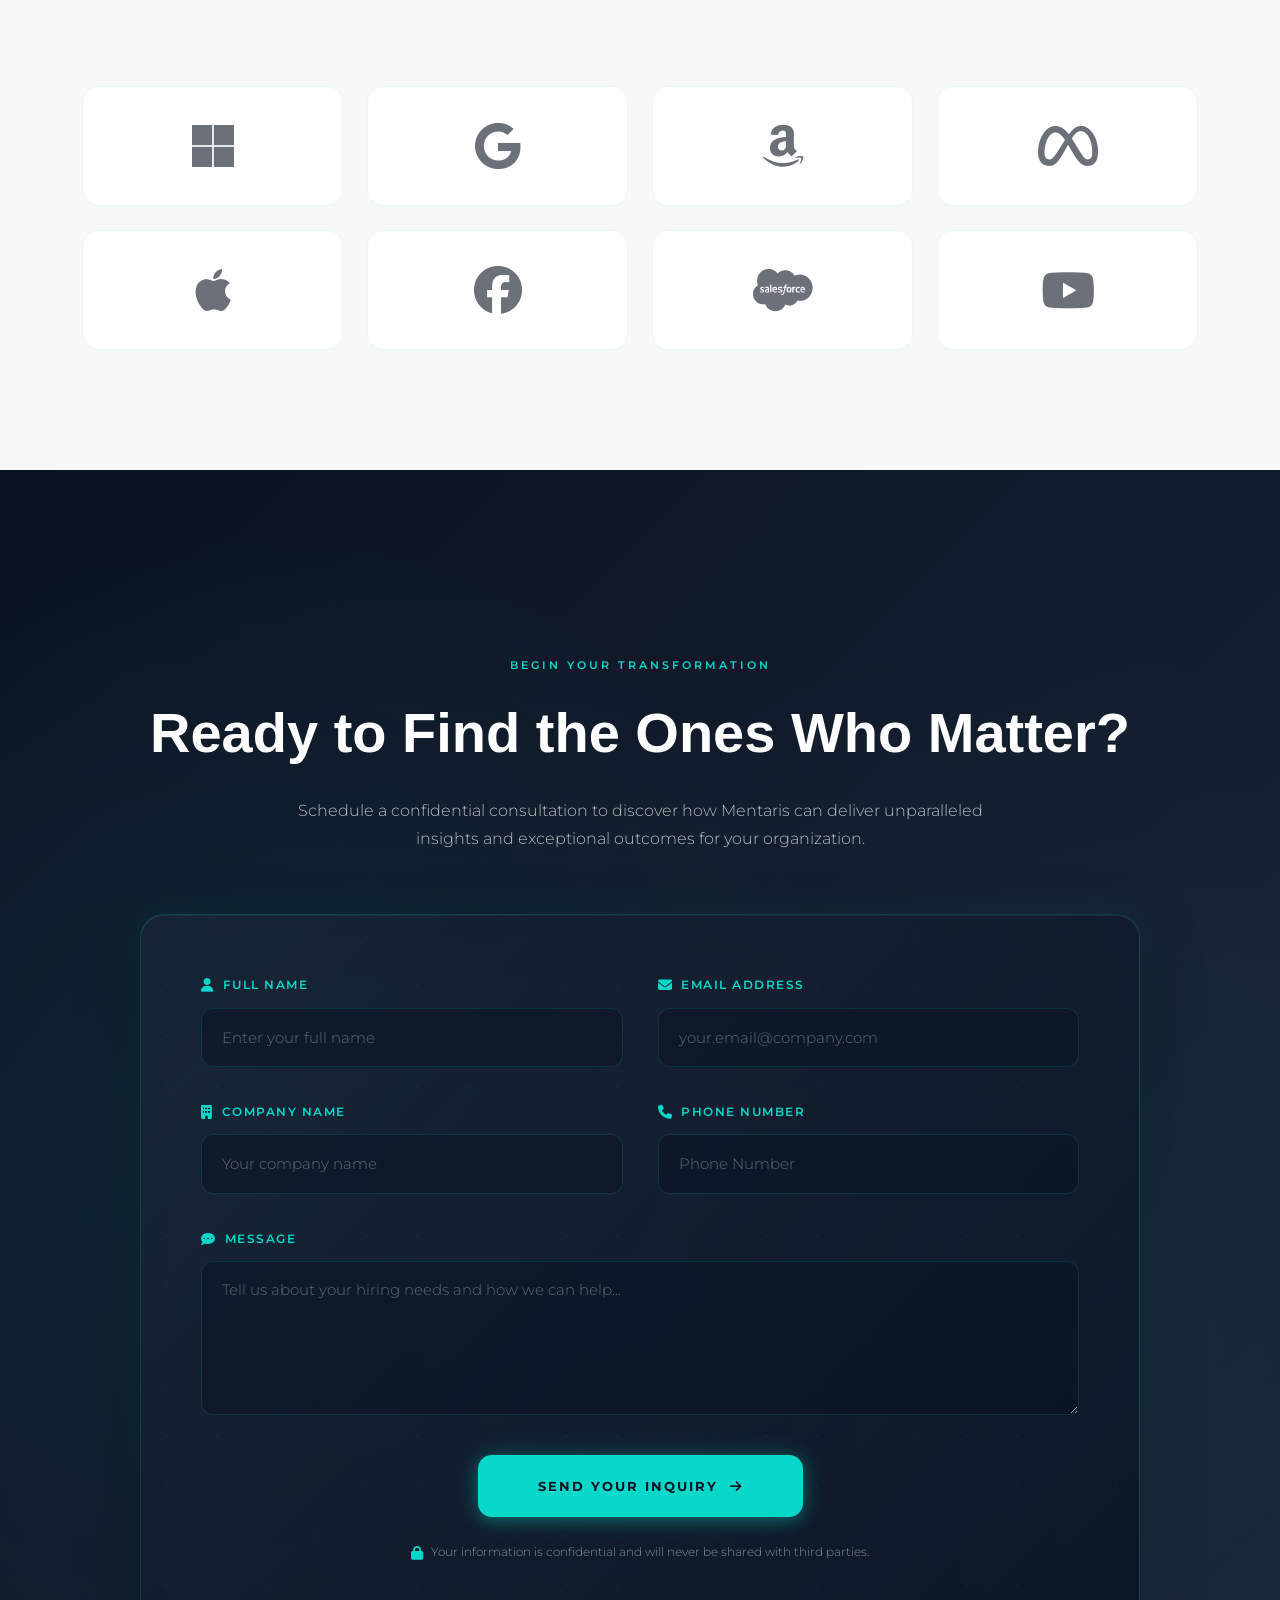
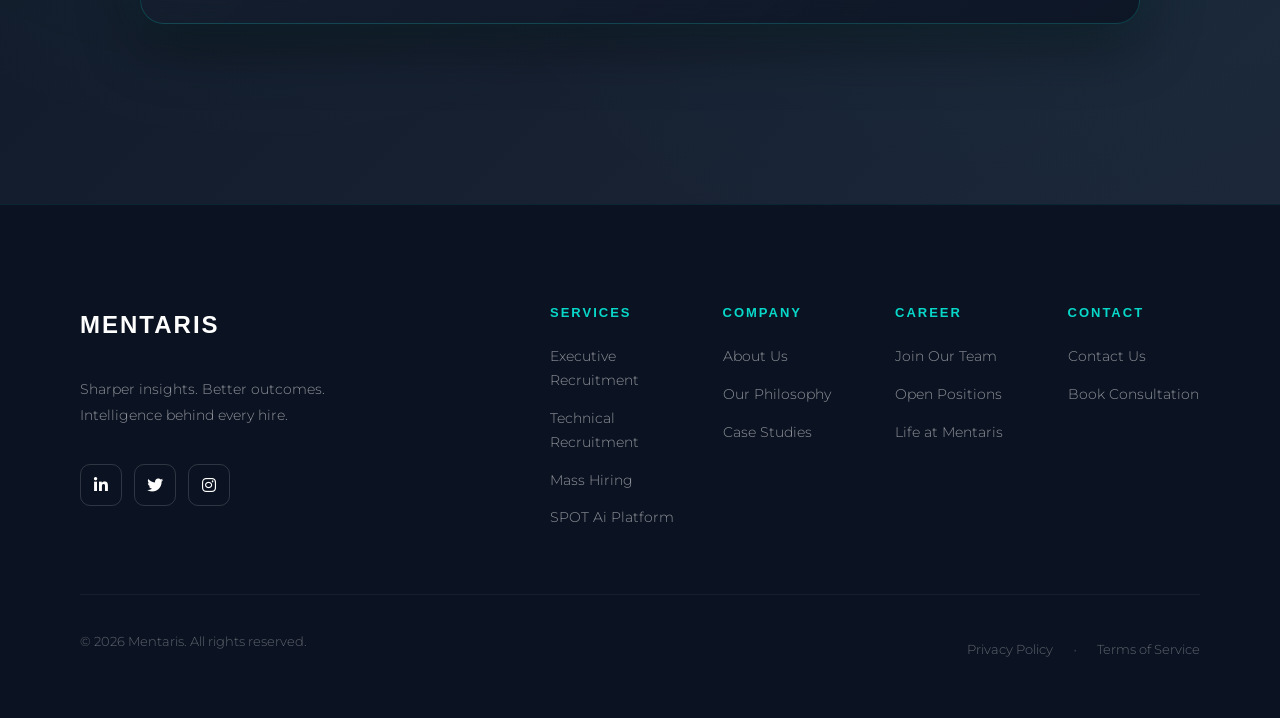
==== commit baebf641: "update logo last" ====
--- a/index.html
+++ b/index.html
@@ -65,7 +65,7 @@
     <nav class="navbar-luxury">
         <div class="navbar-content">
             <a href="#" class="logo-container">
-                <img src="apple-touch-icon.png" alt="Mentaris Logo" class="logo-icon">
+                <img src="apple-touch-icon.png" alt="Mentaris Logo" class="logo-icon" style="height: 24px; width: auto;">
                 <span class="logo-text-header">MENTARIS</span>
             </a>
             <div class="nav-menu">
--- a/style.css
+++ b/style.css
@@ -249,9 +249,9 @@
 }
 
 .logo-icon {
-    height: 32px;
+    height: 24px;
     width: auto;
-    margin-right: 10px;
+    margin-right: 8px;
     flex-shrink: 0;
 }
 
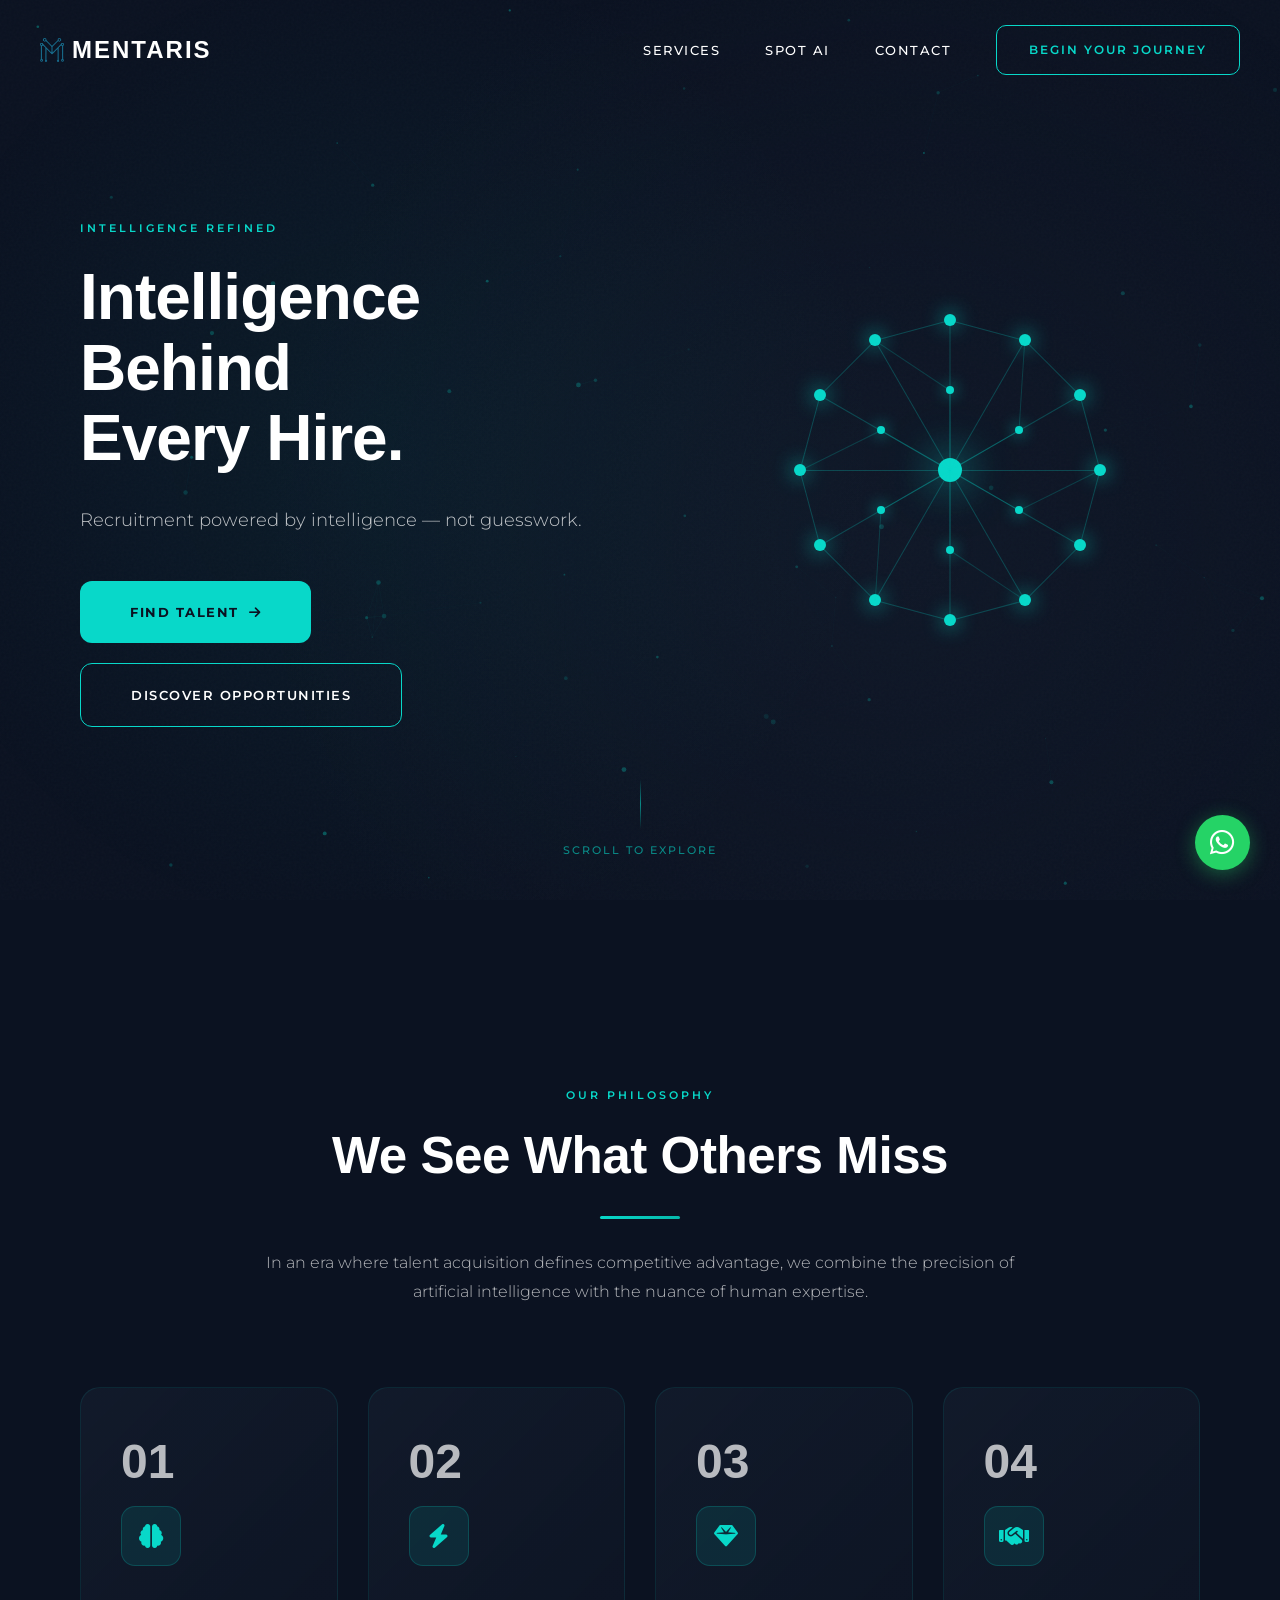
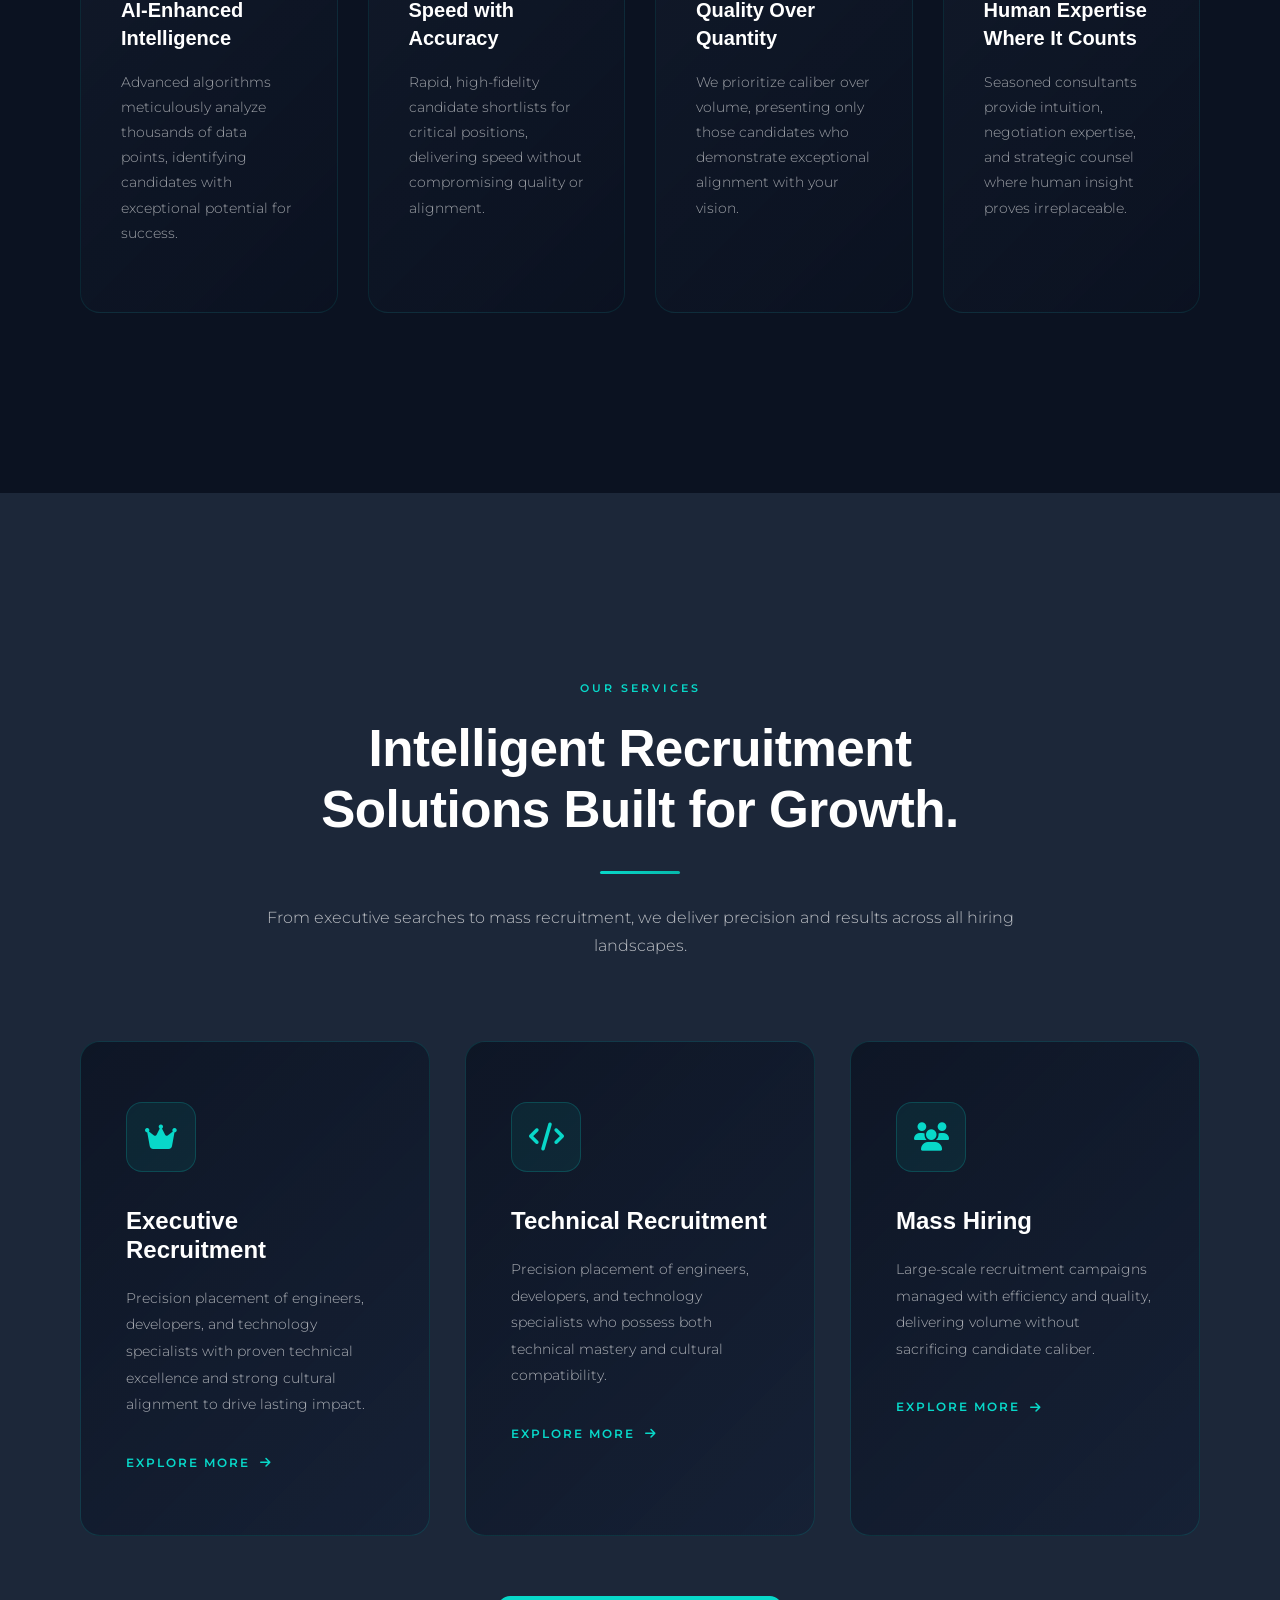
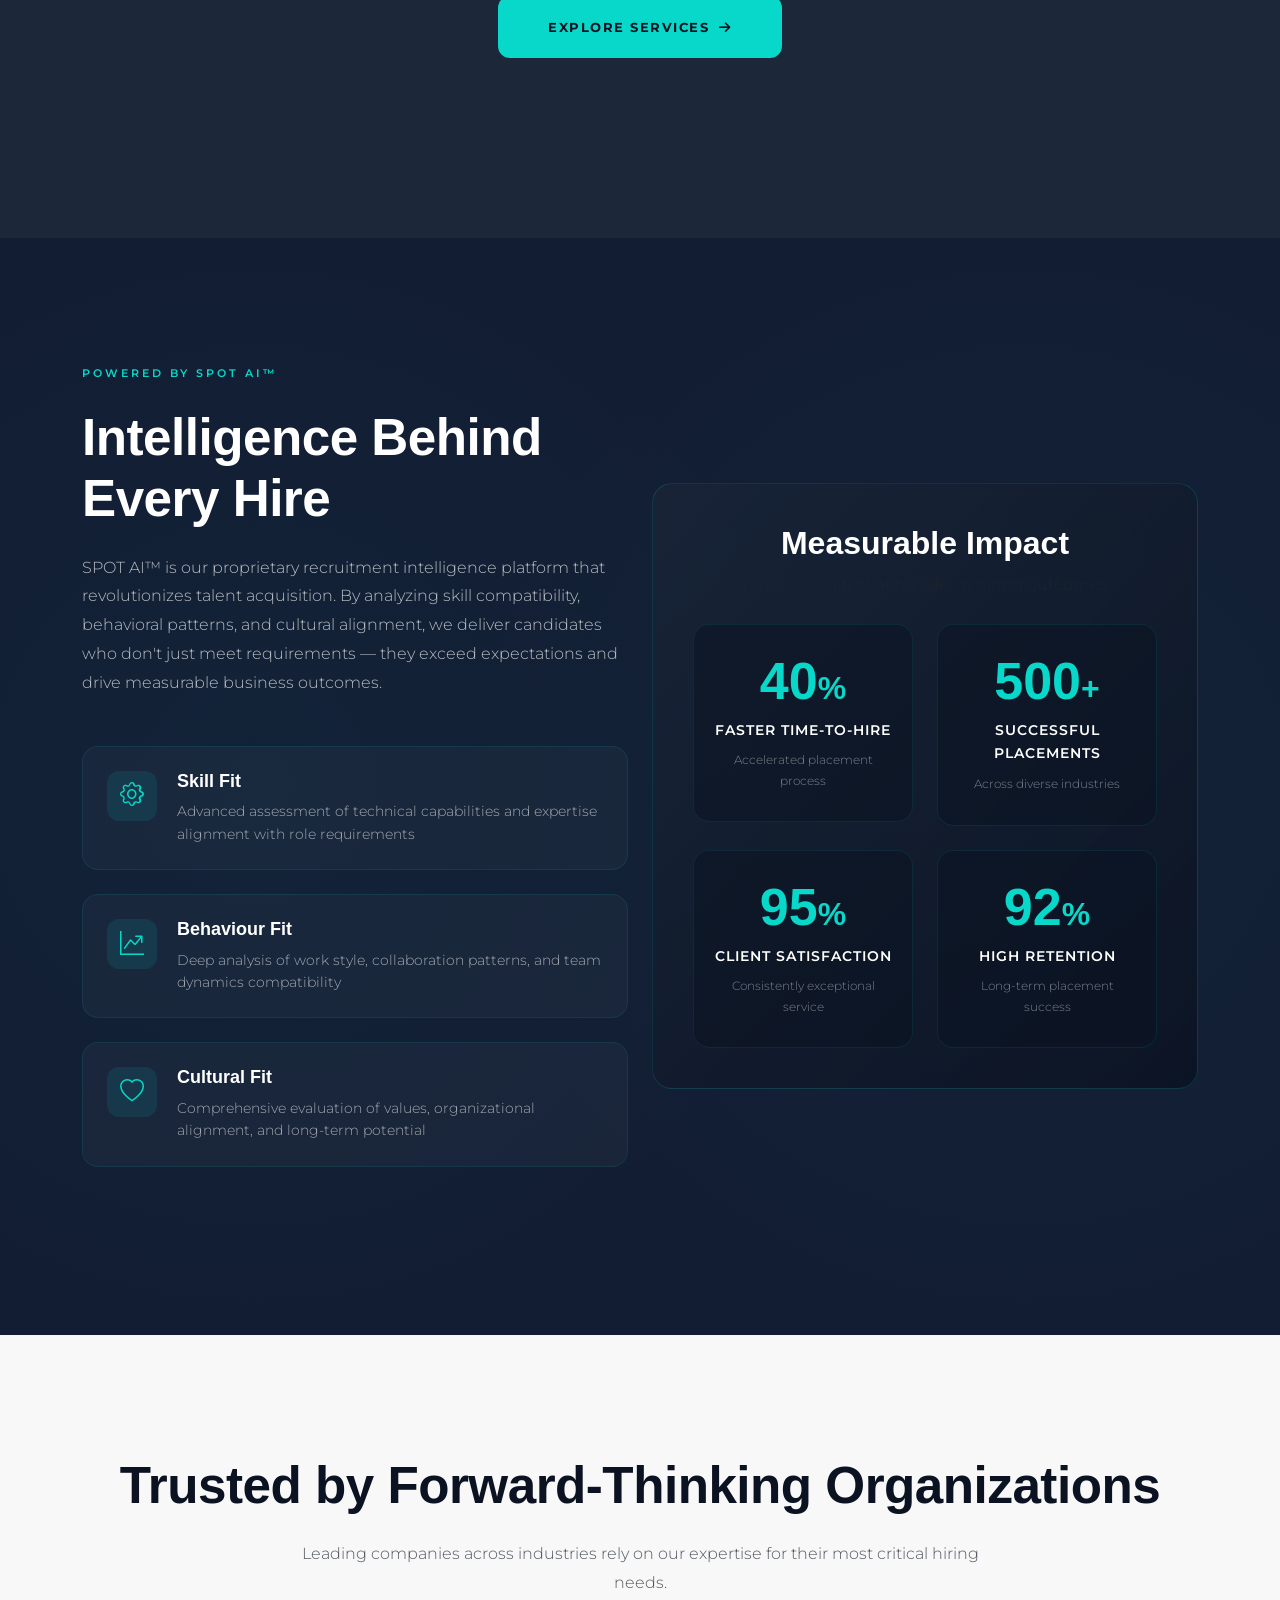
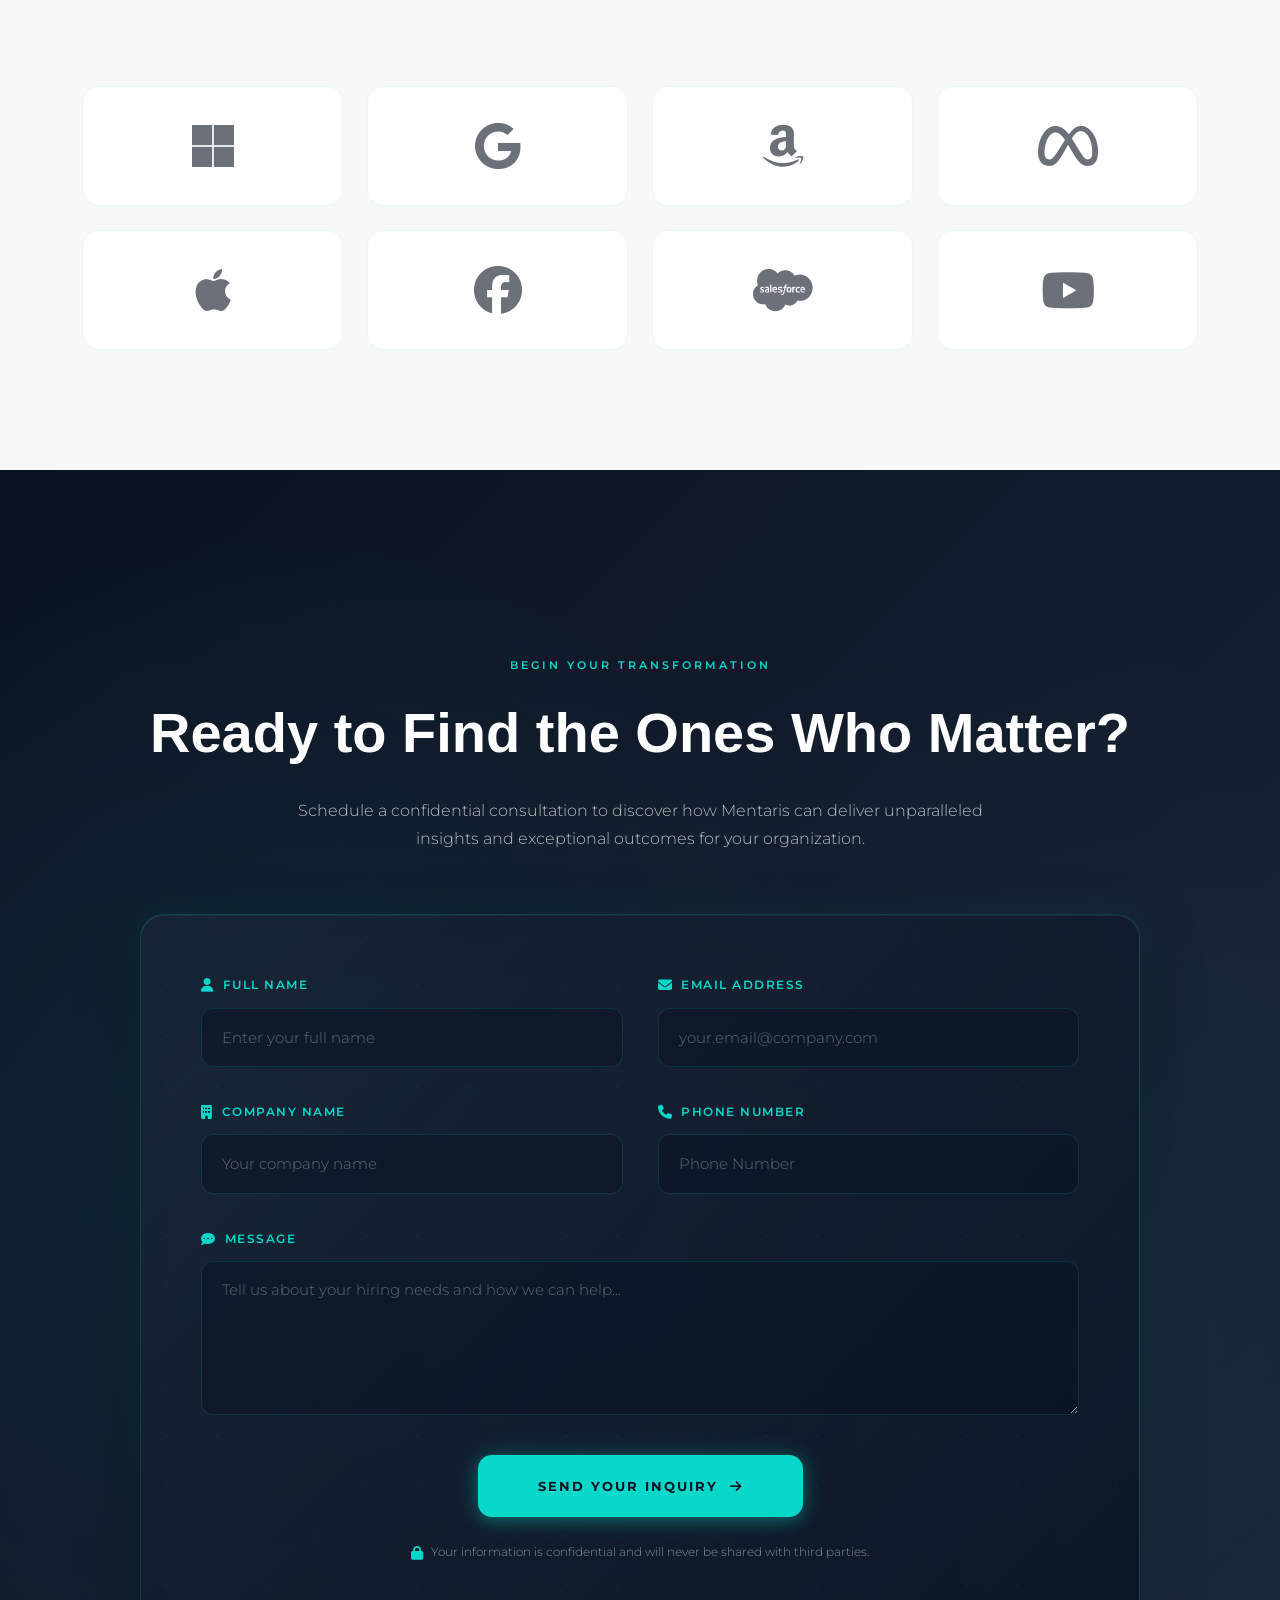
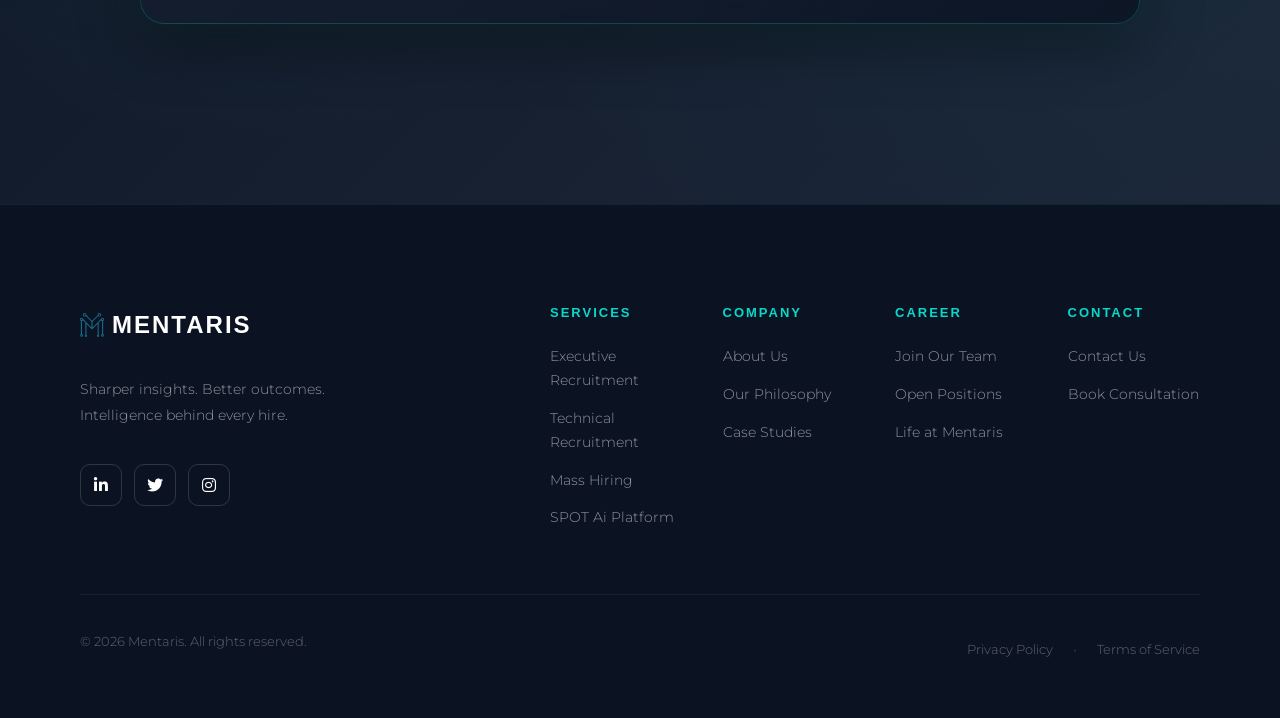
==== commit da684395: "update" ====
--- a/index.html
+++ b/index.html
@@ -46,7 +46,7 @@
                         </linearGradient>
                     </defs>
                 </svg>
-                <div class="preloader-m">M</div>
+                <img src="apple-touch-icon.png" alt="Mentaris Logo" class="preloader-logo-img">
             </div>
             <div class="preloader-text-wrapper">
                 <span class="preloader-text">MENTARIS</span>
@@ -515,6 +515,7 @@
             <div class="footer-main">
                 <div class="footer-brand">
                     <a href="#" class="footer-logo-link">
+                        <img src="apple-touch-icon.png" alt="Mentaris Logo" class="footer-logo-icon" style="height: 24px; width: auto;">
                         <span class="footer-logo-text">MENTARIS</span>
                     </a>
                     <p class="footer-tagline">
--- a/style.css
+++ b/style.css
@@ -101,15 +101,13 @@
     justify-content: center;
 }
 
-.preloader-m {
+.preloader-logo-img {
     position: absolute;
     top: 50%;
     left: 50%;
     transform: translate(-50%, -50%);
-    font-family: var(--font-header);
-    font-size: 32px;
-    font-weight: 700;
-    color: var(--electric-teal);
+    width: 40px;
+    height: auto;
     animation: pulseLetter 2s ease-in-out infinite;
 }
 
@@ -1582,7 +1580,8 @@
 }
 
 .footer-logo-link {
-    display: inline-block;
+    display: inline-flex;
+    align-items: center;
     text-decoration: none;
     margin-bottom: 30px;
     transition: opacity 0.3s ease;
@@ -1590,6 +1589,11 @@
 
 .footer-logo-link:hover {
     /* Hover animation removed */
+}
+
+.footer-logo-icon {
+    margin-right: 8px;
+    flex-shrink: 0;
 }
 
 .footer-logo-text {
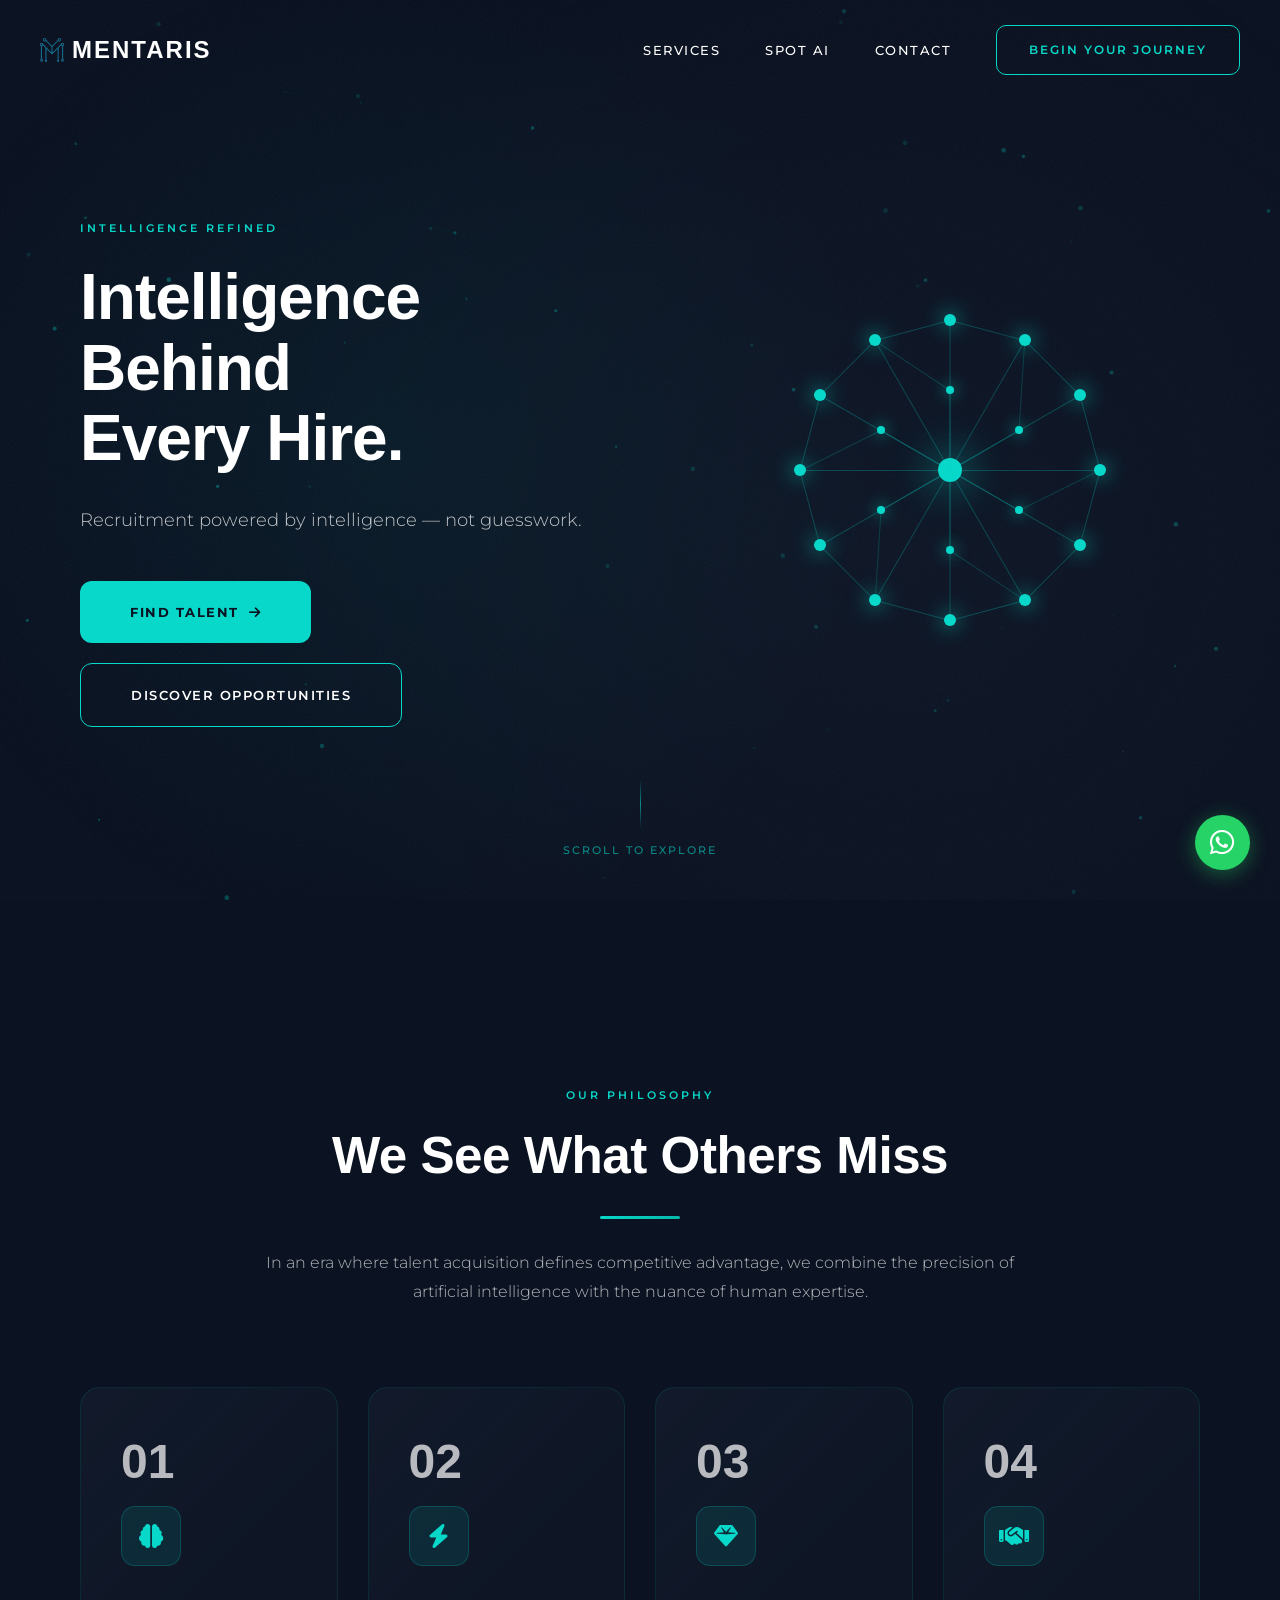
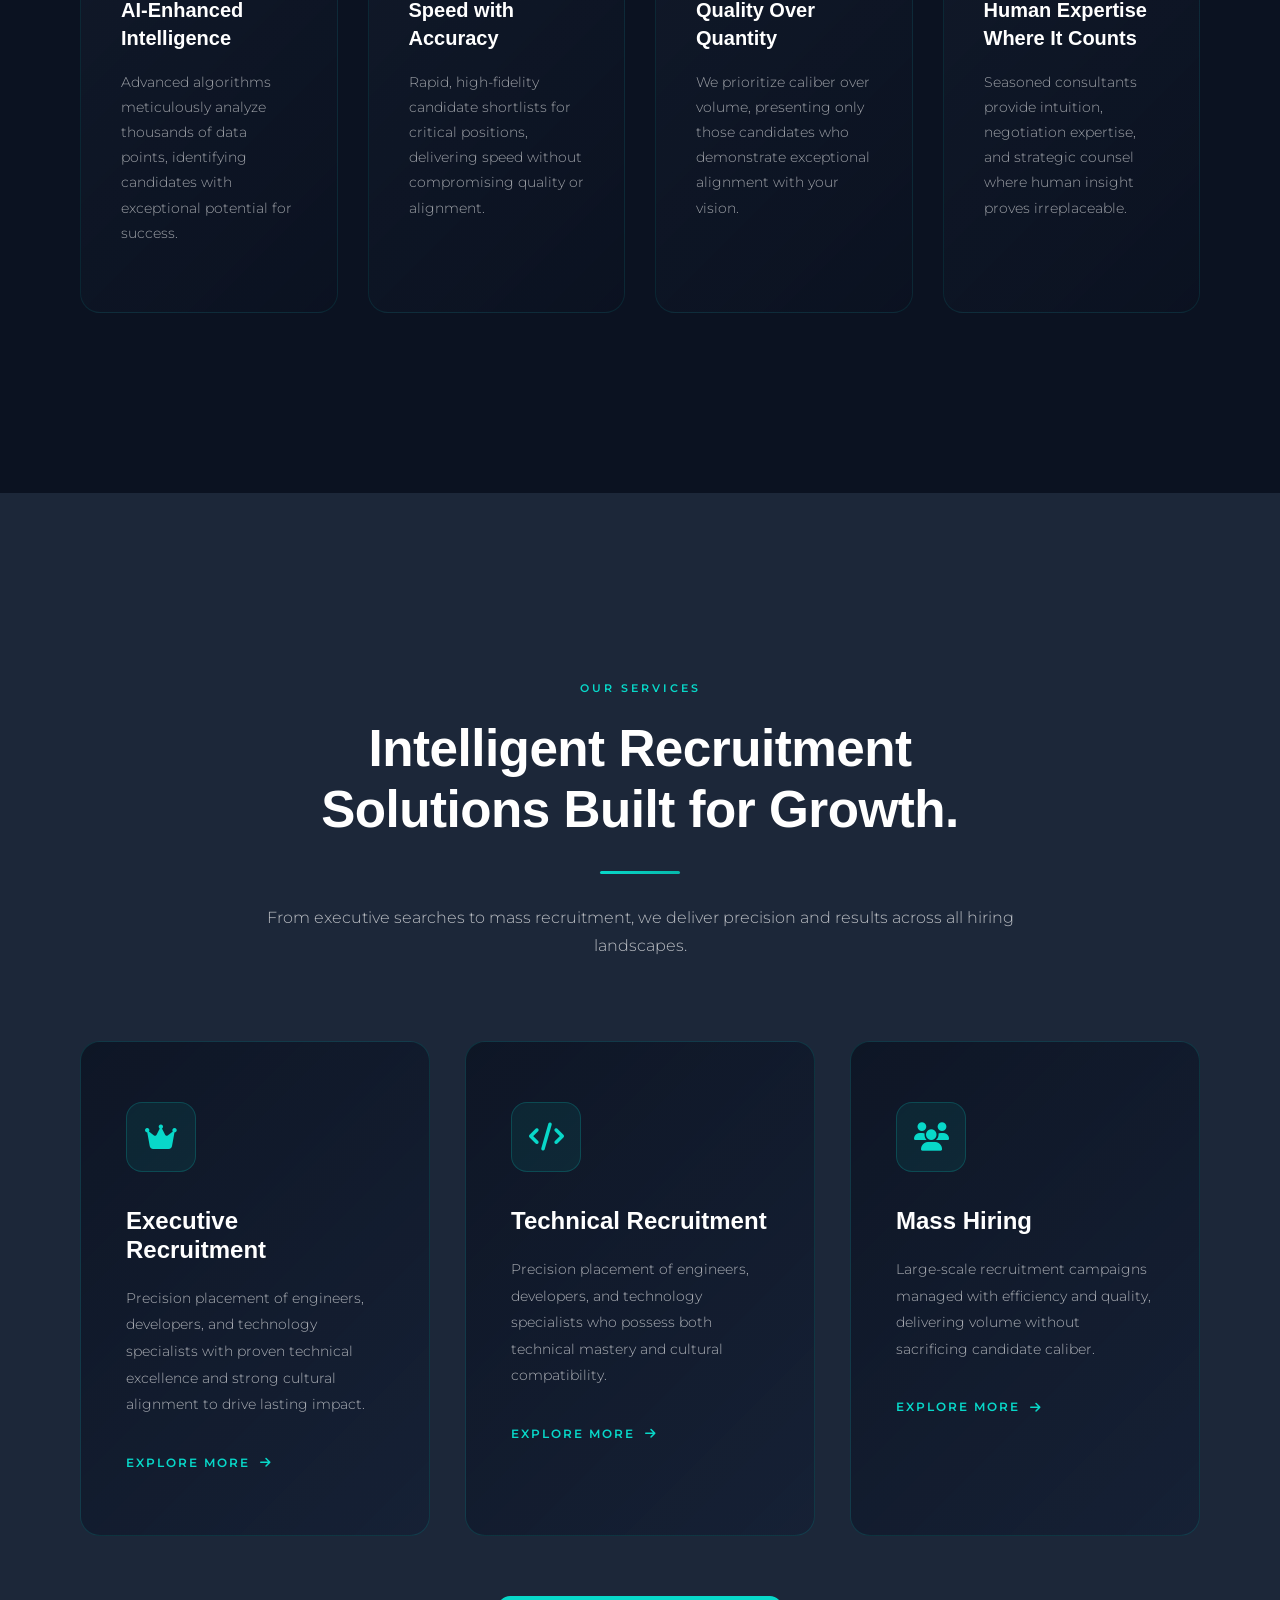
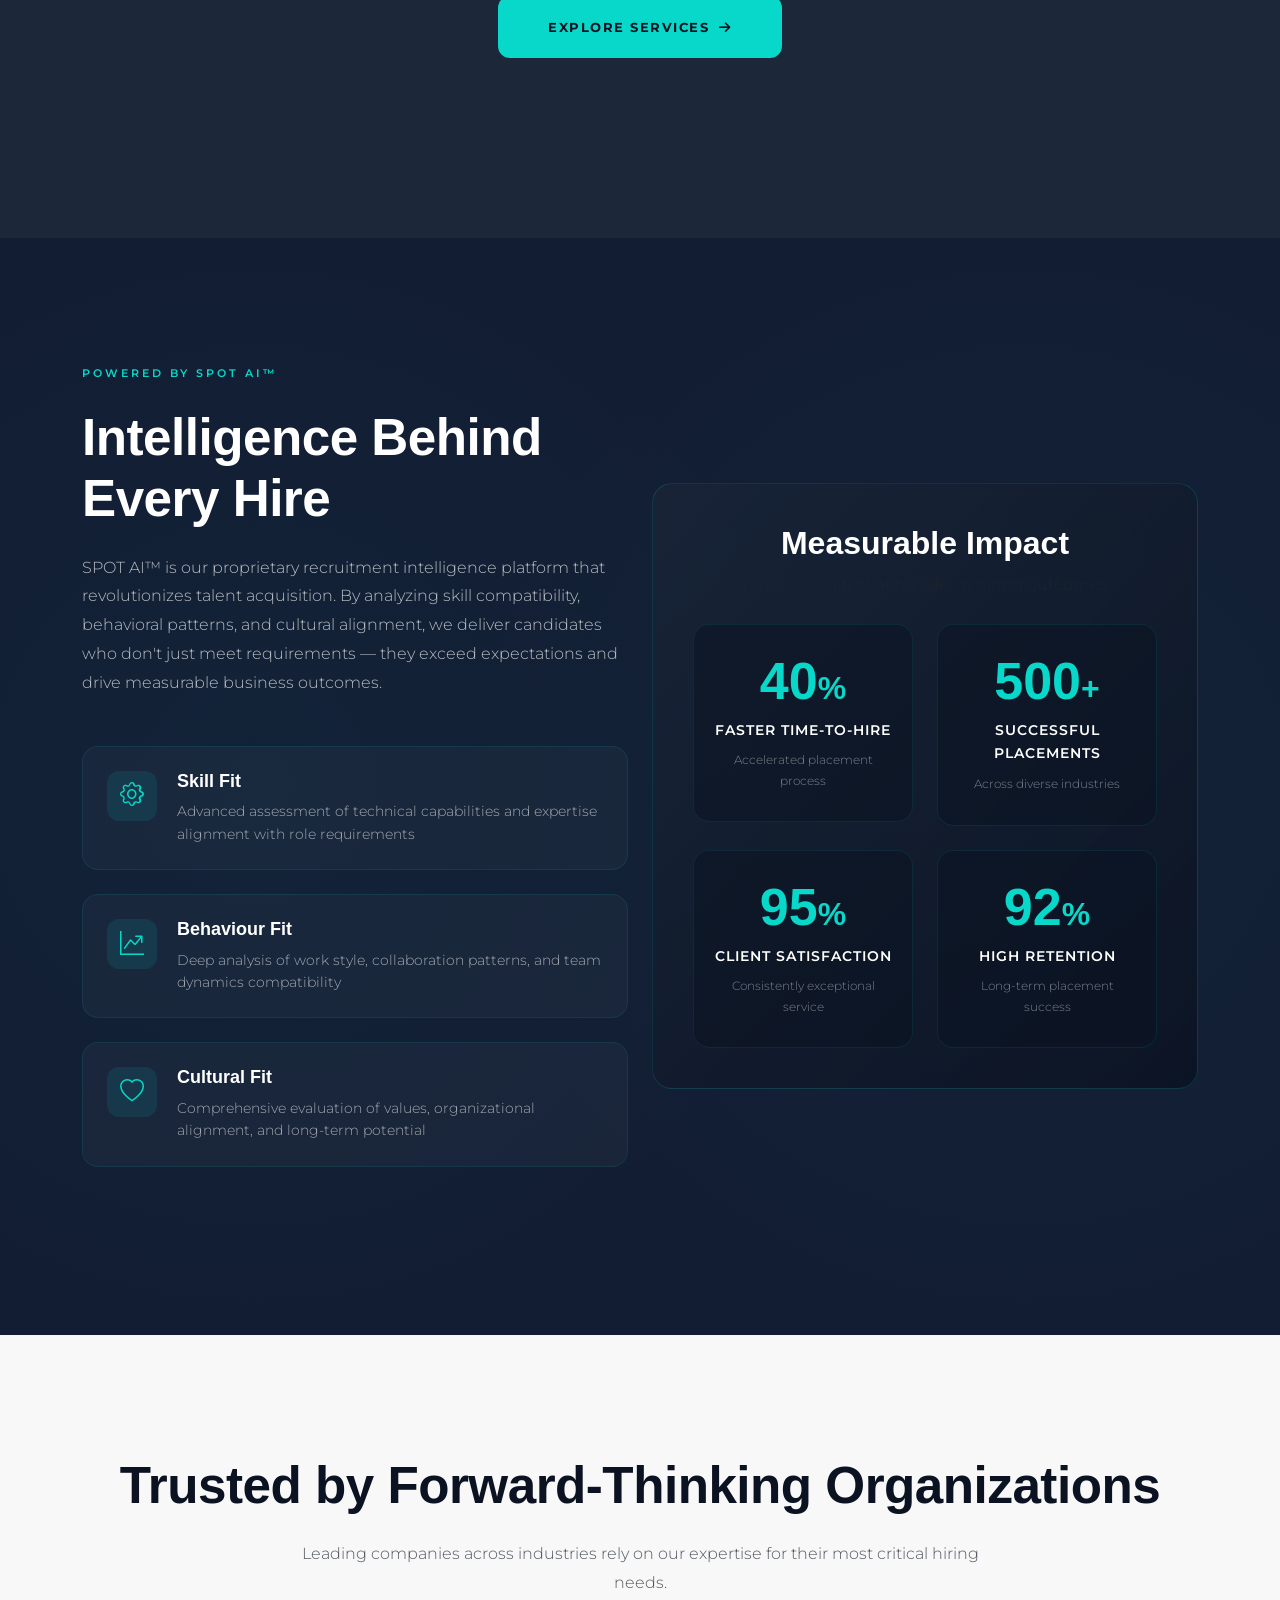
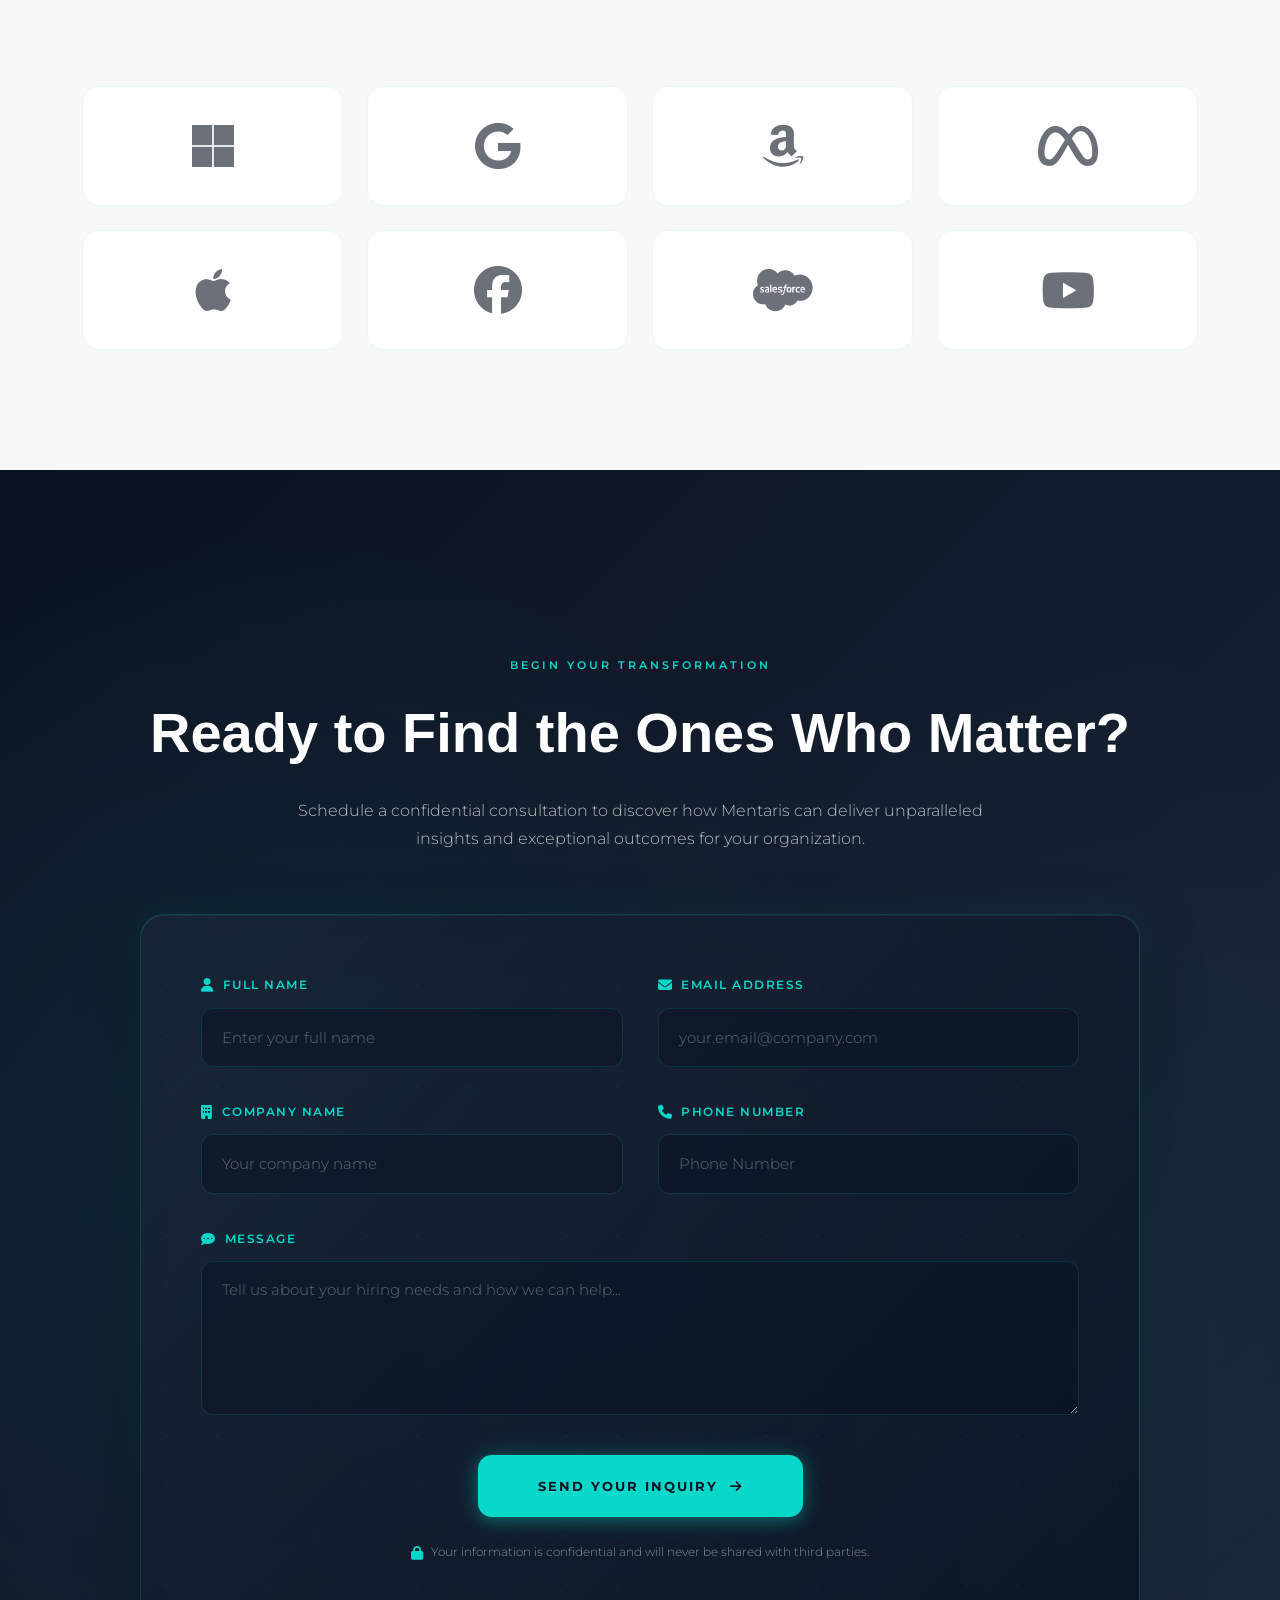
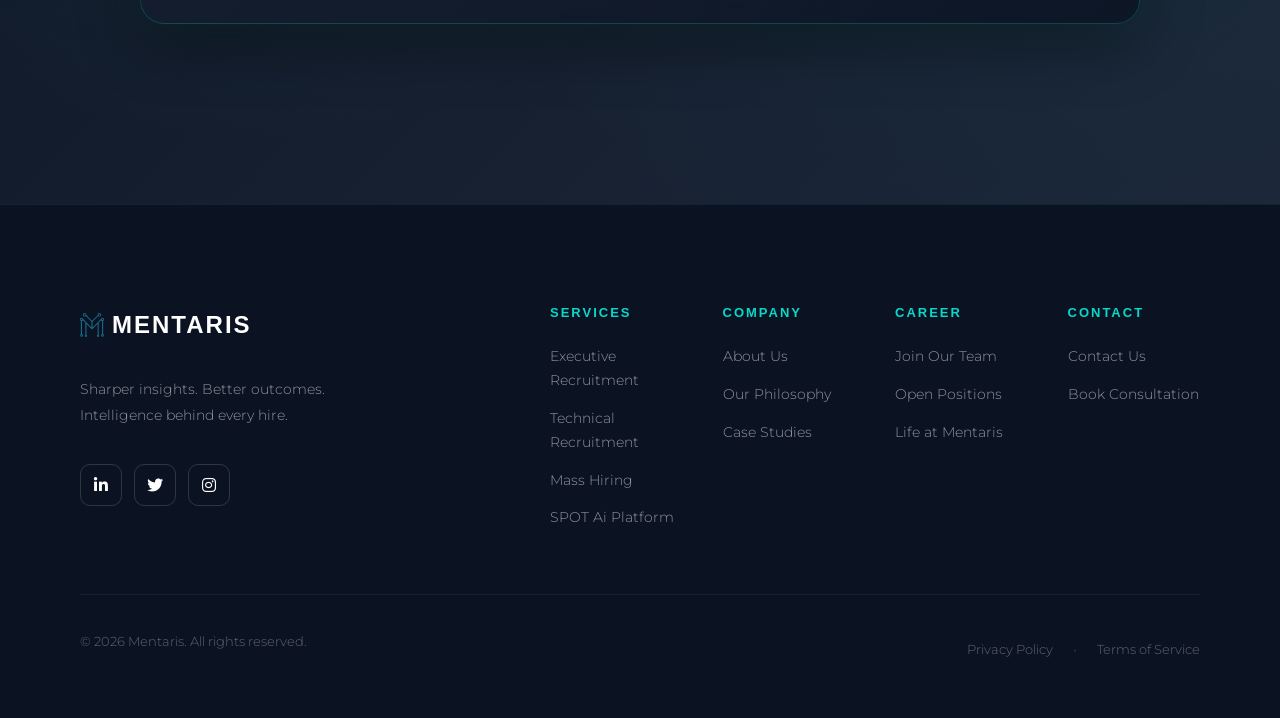
==== commit 21bc1f8c: "update favicon" ====
--- a/index.html
+++ b/index.html
@@ -10,7 +10,10 @@
     <meta property="og:title" content="Mentaris | Intelligent Recruitment Solutions">
     <meta property="og:description" content="Sharper insights. Better hires. Powered by SPOT Ai intelligence.">
     <meta property="og:type" content="website">
-    
+
+    <!-- Favicon -->
+    <link rel="icon" type="image/png" sizes="32x32" href="favicon-32x32.png">
+
     <!-- Bootstrap CSS -->
     <link href="https://cdn.jsdelivr.net/npm/bootstrap@5.3.0/dist/css/bootstrap.min.css" rel="stylesheet">
     
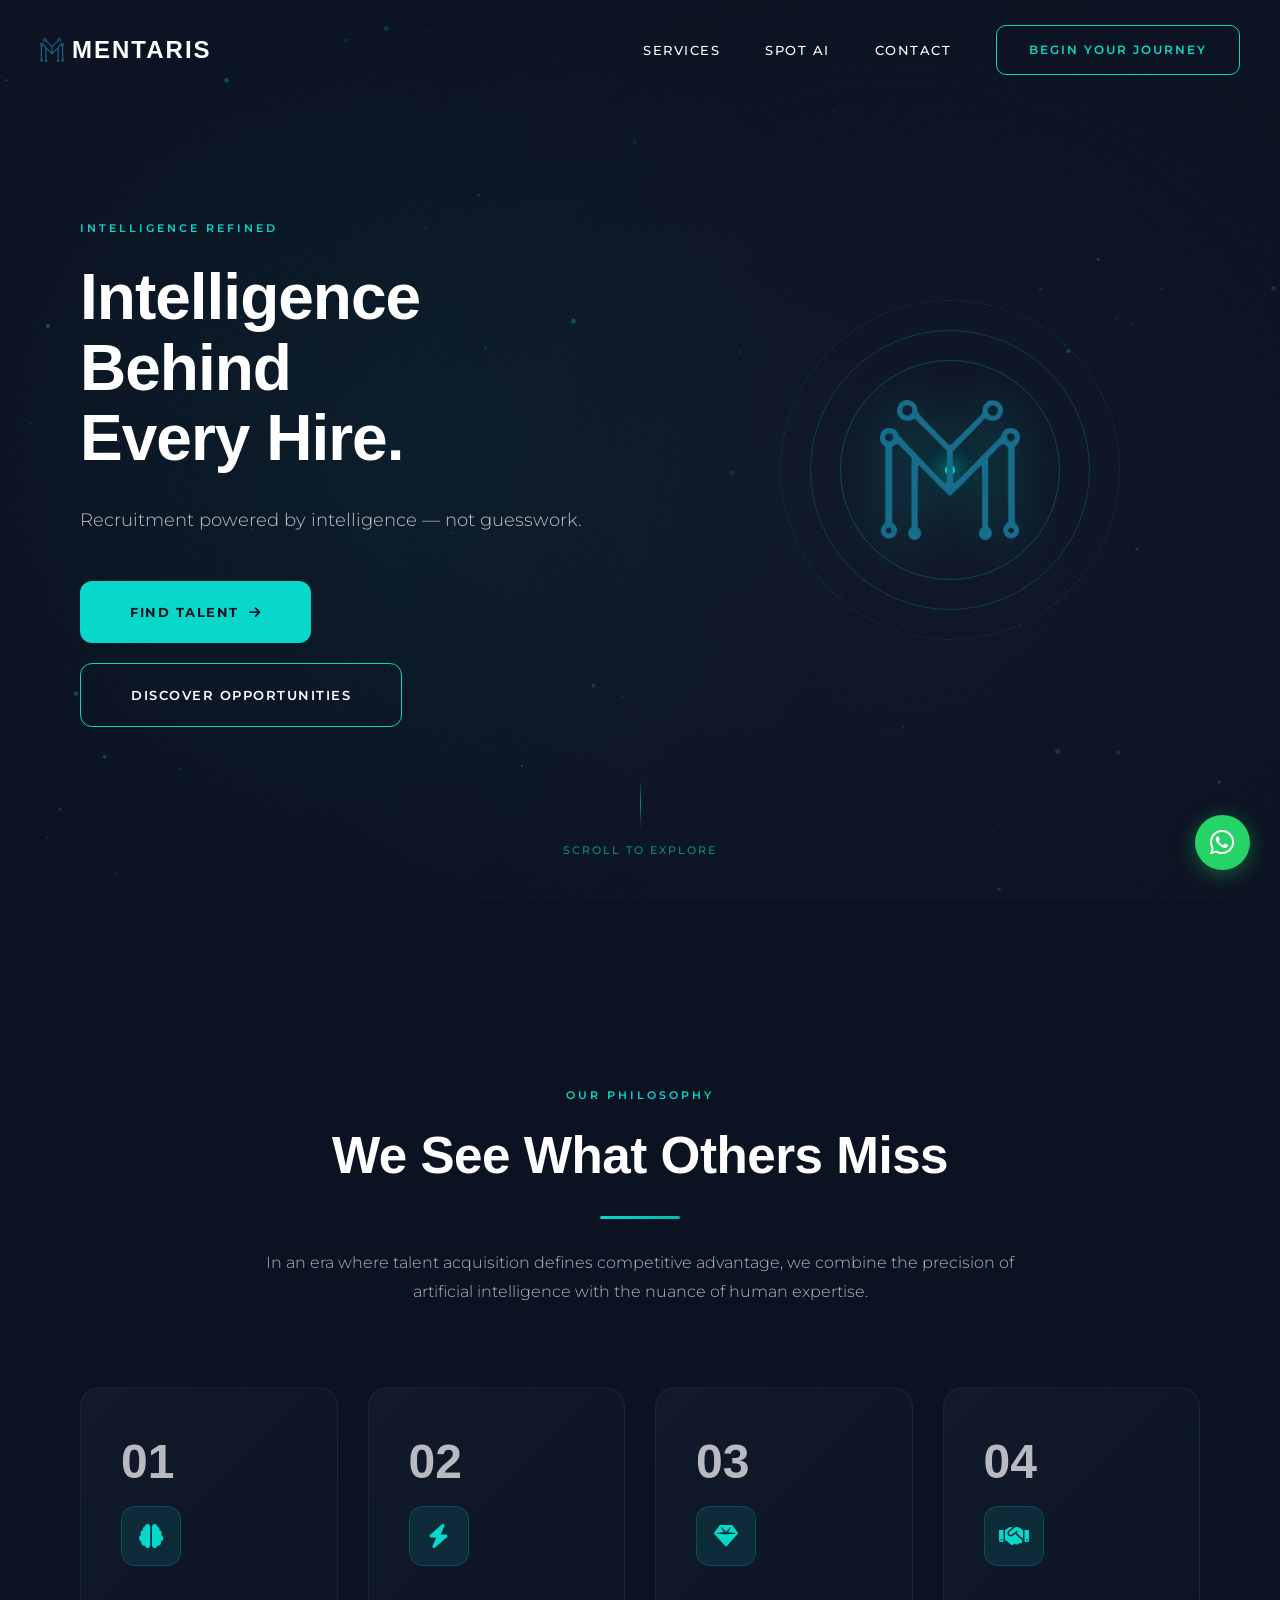
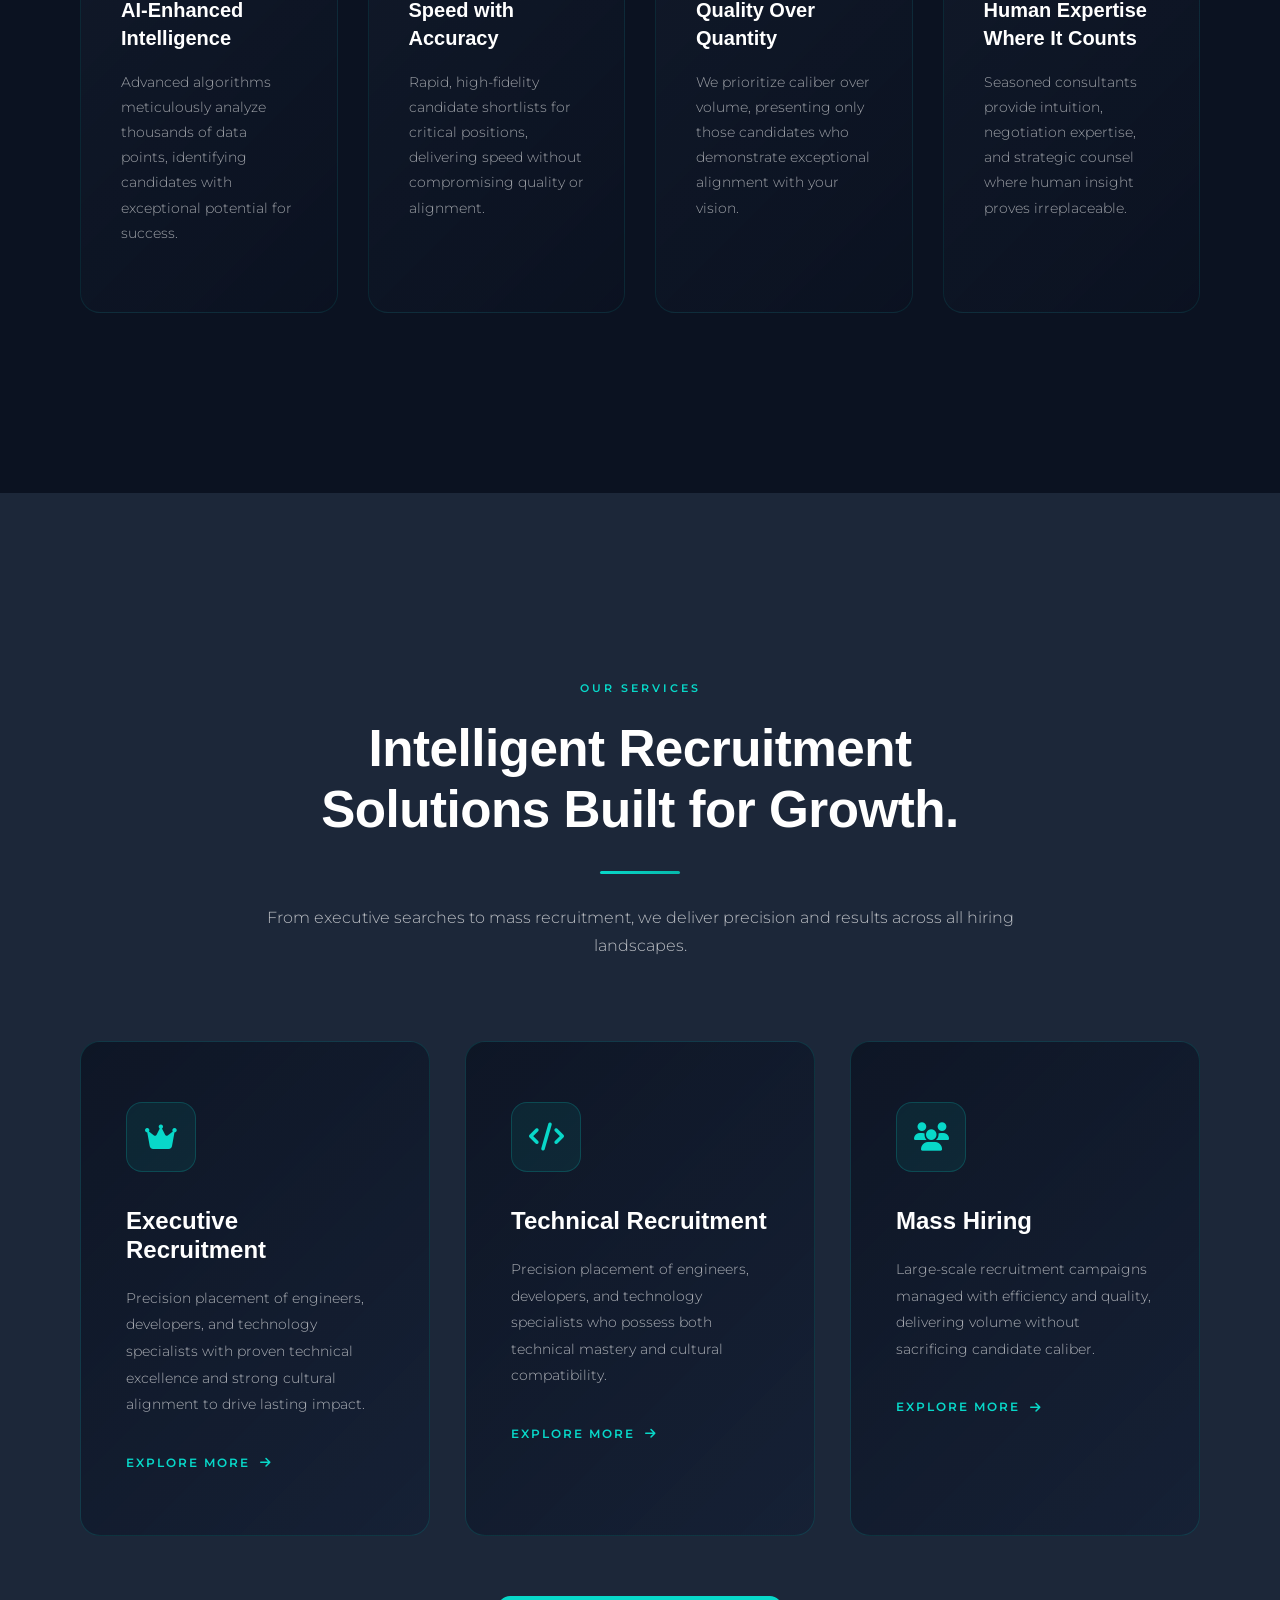
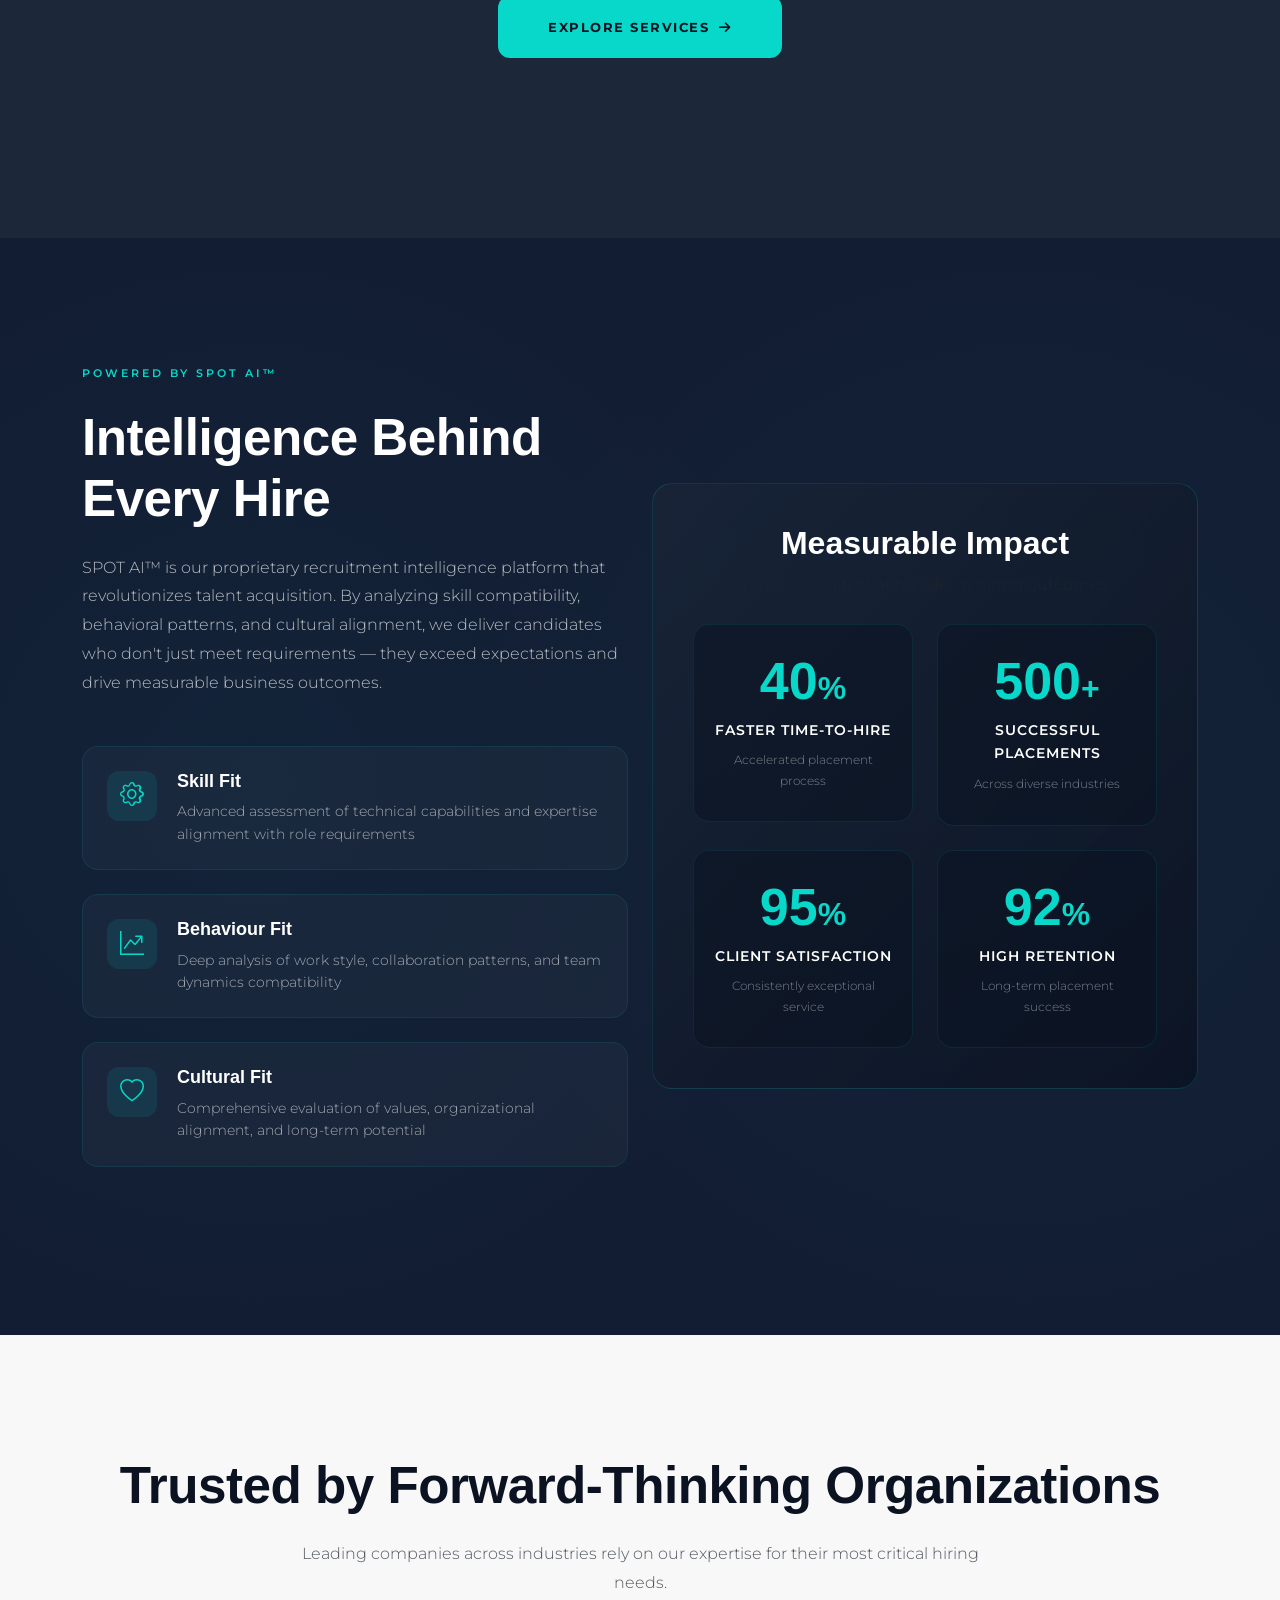
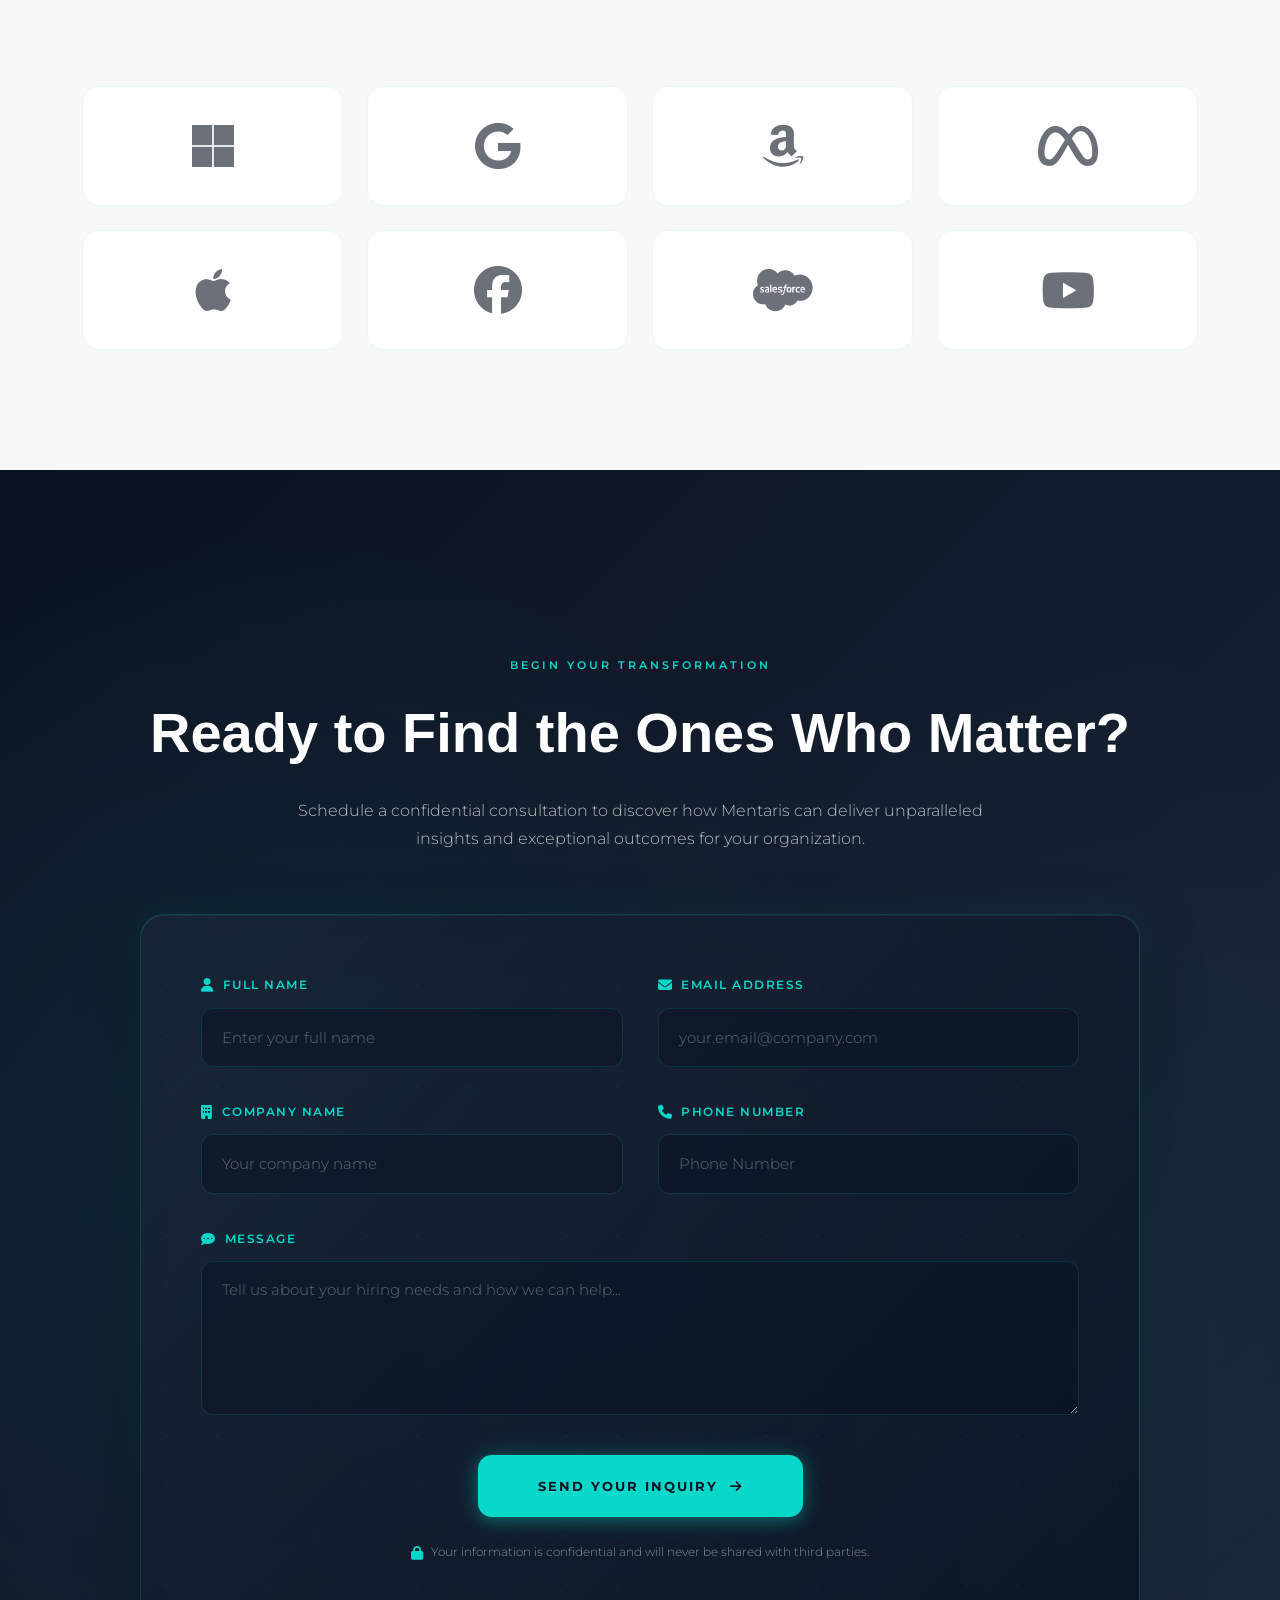
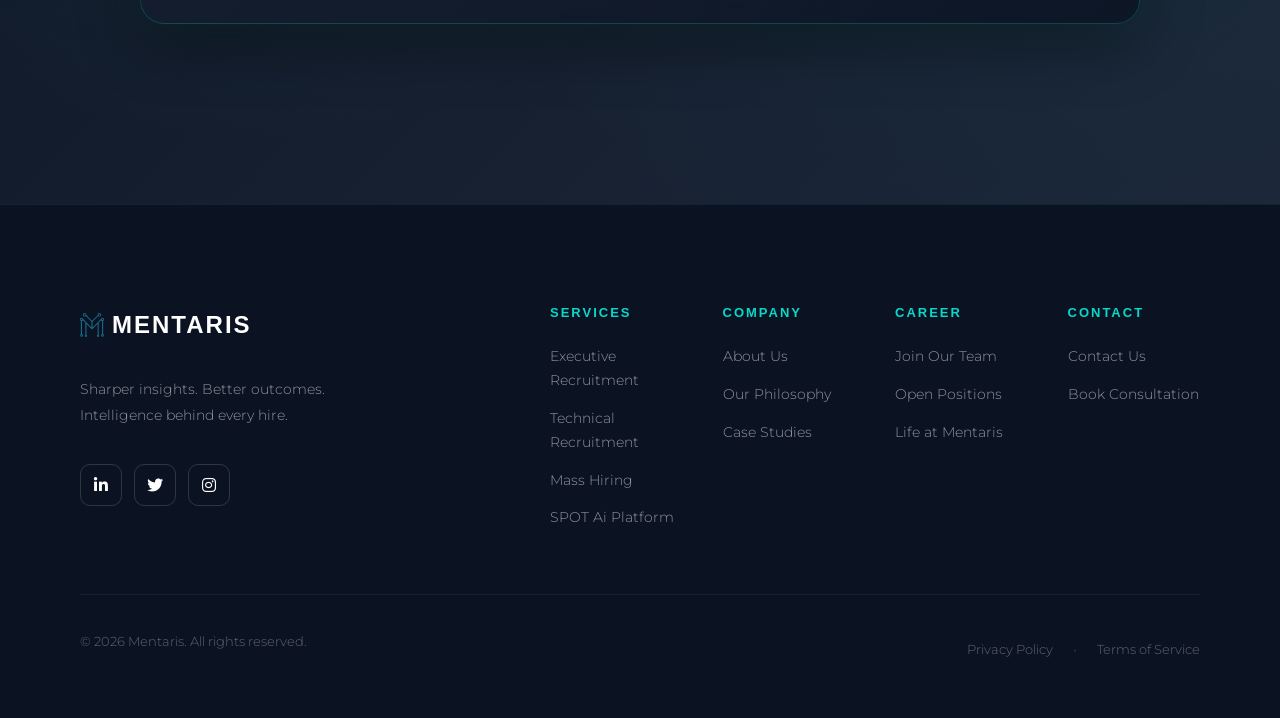
==== commit 29bd0524: "update on the animation" ====
--- a/index.html
+++ b/index.html
@@ -125,7 +125,20 @@
                 </div>
             </div>
             <div class="hero-logo-animation fade-reveal">
-                <div id="logoAnimation" class="logo-neural"></div>
+                <div class="logo-showcase">
+                    <!-- Orbit rings -->
+                    <div class="orbit orbit-1"></div>
+                    <div class="orbit orbit-2"></div>
+                    <div class="orbit orbit-3"></div>
+                    <!-- Floating dots -->
+                    <div class="orbit-dot dot-1"></div>
+                    <div class="orbit-dot dot-2"></div>
+                    <div class="orbit-dot dot-3"></div>
+                    <!-- Center logo -->
+                    <div class="logo-center">
+                        <img src="apple-touch-icon.png" alt="Mentaris Logo" class="showcase-logo">
+                    </div>
+                </div>
             </div>
         </div>
         <div class="scroll-indicator">
--- a/style.css
+++ b/style.css
@@ -240,10 +240,6 @@
     flex-shrink: 0;
     text-decoration: none;
     transition: opacity 0.3s ease;
-}
-
-.logo-container:hover {
-    /* Hover animation removed */
 }
 
 .logo-icon {
@@ -407,10 +403,6 @@
     transition: color 0.3s ease;
 }
 
-.mobile-nav-link:hover {
-    /* Hover animation removed */
-}
-
 /* ==================== CLIENT-FIRST BUTTONS ==================== */
 
 /* Primary Button - Teal Modern Style */
@@ -685,10 +677,144 @@
     min-height: 300px;
 }
 
-.logo-neural {
-    width: 500px;
-    height: 500px;
-    position: relative;
+/* Logo Showcase Animation */
+.logo-showcase {
+    position: relative;
+    width: 380px;
+    height: 380px;
+    display: flex;
+    align-items: center;
+    justify-content: center;
+}
+
+/* Orbit rings */
+.orbit {
+    position: absolute;
+    border-radius: 50%;
+    border: 1px solid rgba(8, 216, 201, 0.2);
+}
+
+.orbit-1 {
+    width: 280px;
+    height: 280px;
+    animation: orbitRotate 25s linear infinite;
+}
+
+.orbit-2 {
+    width: 340px;
+    height: 340px;
+    border-style: dashed;
+    border-color: rgba(8, 216, 201, 0.15);
+    animation: orbitRotateReverse 35s linear infinite;
+}
+
+.orbit-3 {
+    width: 220px;
+    height: 220px;
+    border-color: rgba(8, 216, 201, 0.25);
+    animation: orbitRotate 20s linear infinite reverse;
+}
+
+/* Orbit dots */
+.orbit-dot {
+    position: absolute;
+    width: 10px;
+    height: 10px;
+    background: var(--electric-teal);
+    border-radius: 50%;
+    box-shadow: 0 0 20px var(--electric-teal), 0 0 40px rgba(8, 216, 201, 0.4);
+}
+
+.dot-1 {
+    animation: dotOrbit1 25s linear infinite, dotPulse 2s ease-in-out infinite;
+}
+
+.dot-2 {
+    animation: dotOrbit2 35s linear infinite reverse, dotPulse 2s ease-in-out infinite 0.5s;
+    width: 8px;
+    height: 8px;
+}
+
+.dot-3 {
+    animation: dotOrbit3 20s linear infinite, dotPulse 2s ease-in-out infinite 1s;
+    width: 6px;
+    height: 6px;
+}
+
+/* Center logo */
+.logo-center {
+    position: relative;
+    z-index: 10;
+    display: flex;
+    align-items: center;
+    justify-content: center;
+}
+
+.showcase-logo {
+    width: 140px;
+    height: auto;
+    filter: drop-shadow(0 0 25px rgba(8, 216, 201, 0.4));
+    animation: logoPulse 3s ease-in-out infinite;
+}
+
+/* Keyframe animations */
+@keyframes logoPulse {
+    0%, 100% {
+        transform: scale(1);
+        filter: drop-shadow(0 0 25px rgba(8, 216, 201, 0.4));
+    }
+    50% {
+        transform: scale(1.03);
+        filter: drop-shadow(0 0 35px rgba(8, 216, 201, 0.6));
+    }
+}
+
+@keyframes orbitRotate {
+    from { transform: rotate(0deg); }
+    to { transform: rotate(360deg); }
+}
+
+@keyframes orbitRotateReverse {
+    from { transform: rotate(360deg); }
+    to { transform: rotate(0deg); }
+}
+
+@keyframes dotPulse {
+    0%, 100% {
+        opacity: 0.7;
+        box-shadow: 0 0 15px var(--electric-teal), 0 0 30px rgba(8, 216, 201, 0.3);
+    }
+    50% {
+        opacity: 1;
+        box-shadow: 0 0 25px var(--electric-teal), 0 0 50px rgba(8, 216, 201, 0.5);
+    }
+}
+
+@keyframes dotOrbit1 {
+    from {
+        transform: rotate(0deg) translateX(140px) rotate(0deg);
+    }
+    to {
+        transform: rotate(360deg) translateX(140px) rotate(-360deg);
+    }
+}
+
+@keyframes dotOrbit2 {
+    from {
+        transform: rotate(0deg) translateX(170px) rotate(0deg);
+    }
+    to {
+        transform: rotate(360deg) translateX(170px) rotate(-360deg);
+    }
+}
+
+@keyframes dotOrbit3 {
+    from {
+        transform: rotate(0deg) translateX(110px) rotate(0deg);
+    }
+    to {
+        transform: rotate(360deg) translateX(110px) rotate(-360deg);
+    }
 }
 
 .scroll-indicator {
@@ -1587,10 +1713,6 @@
     transition: opacity 0.3s ease;
 }
 
-.footer-logo-link:hover {
-    /* Hover animation removed */
-}
-
 .footer-logo-icon {
     margin-right: 8px;
     flex-shrink: 0;
@@ -1702,10 +1824,6 @@
     font-weight: 300;
 }
 
-.footer-legal a:hover {
-    /* Hover animation removed */
-}
-
 .footer-legal span {
     color: rgba(255, 255, 255, 0.15);
 }
@@ -1798,12 +1916,33 @@
         display: flex;
         justify-content: center;
     }
-    
-    .logo-neural {
-        width: 400px;
-        height: 400px;
-    }
-    
+
+    .logo-showcase {
+        width: 320px;
+        height: 320px;
+    }
+
+    .orbit-1 { width: 240px; height: 240px; }
+    .orbit-2 { width: 290px; height: 290px; }
+    .orbit-3 { width: 190px; height: 190px; }
+
+    .showcase-logo {
+        width: 120px;
+    }
+
+    @keyframes dotOrbit1 {
+        from { transform: rotate(0deg) translateX(120px) rotate(0deg); }
+        to { transform: rotate(360deg) translateX(120px) rotate(-360deg); }
+    }
+    @keyframes dotOrbit2 {
+        from { transform: rotate(0deg) translateX(145px) rotate(0deg); }
+        to { transform: rotate(360deg) translateX(145px) rotate(-360deg); }
+    }
+    @keyframes dotOrbit3 {
+        from { transform: rotate(0deg) translateX(95px) rotate(0deg); }
+        to { transform: rotate(360deg) translateX(95px) rotate(-360deg); }
+    }
+
     .grid-4 {
         grid-template-columns: repeat(2, 1fr);
     }
@@ -1942,13 +2081,46 @@
         align-items: center;
         margin-top: 30px;
     }
-    
-    .logo-neural {
+
+    .logo-showcase {
+        width: 260px;
+        height: 260px;
+    }
+
+    .orbit-1 {
         width: 200px;
         height: 200px;
-        margin: 0 auto;
-    }
-    
+    }
+
+    .orbit-2 {
+        width: 240px;
+        height: 240px;
+    }
+
+    .orbit-3 {
+        width: 160px;
+        height: 160px;
+    }
+
+    .showcase-logo {
+        width: 100px;
+    }
+
+    .orbit-dot {
+        width: 8px;
+        height: 8px;
+    }
+
+    .dot-2 {
+        width: 6px;
+        height: 6px;
+    }
+
+    .dot-3 {
+        width: 5px;
+        height: 5px;
+    }
+
     .heading-l {
         font-size: clamp(28px, 7vw, 42px);
     }
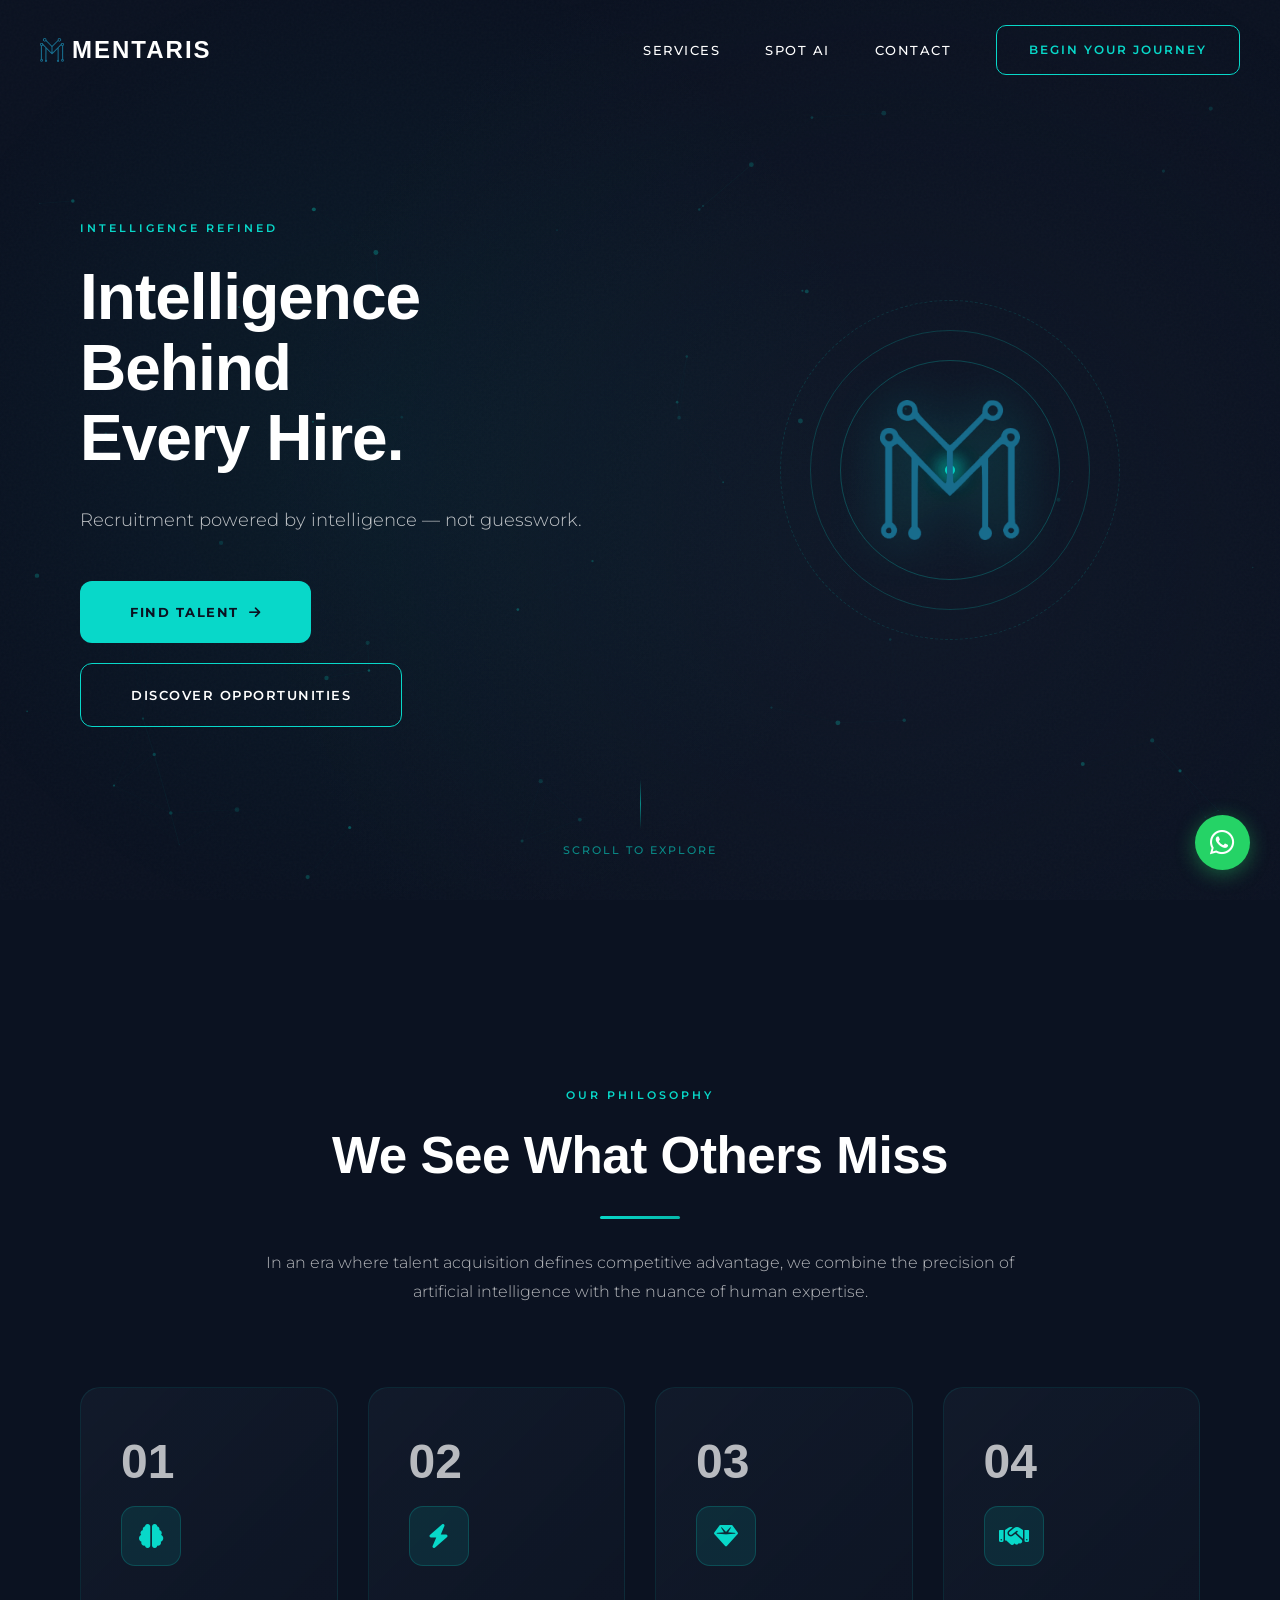
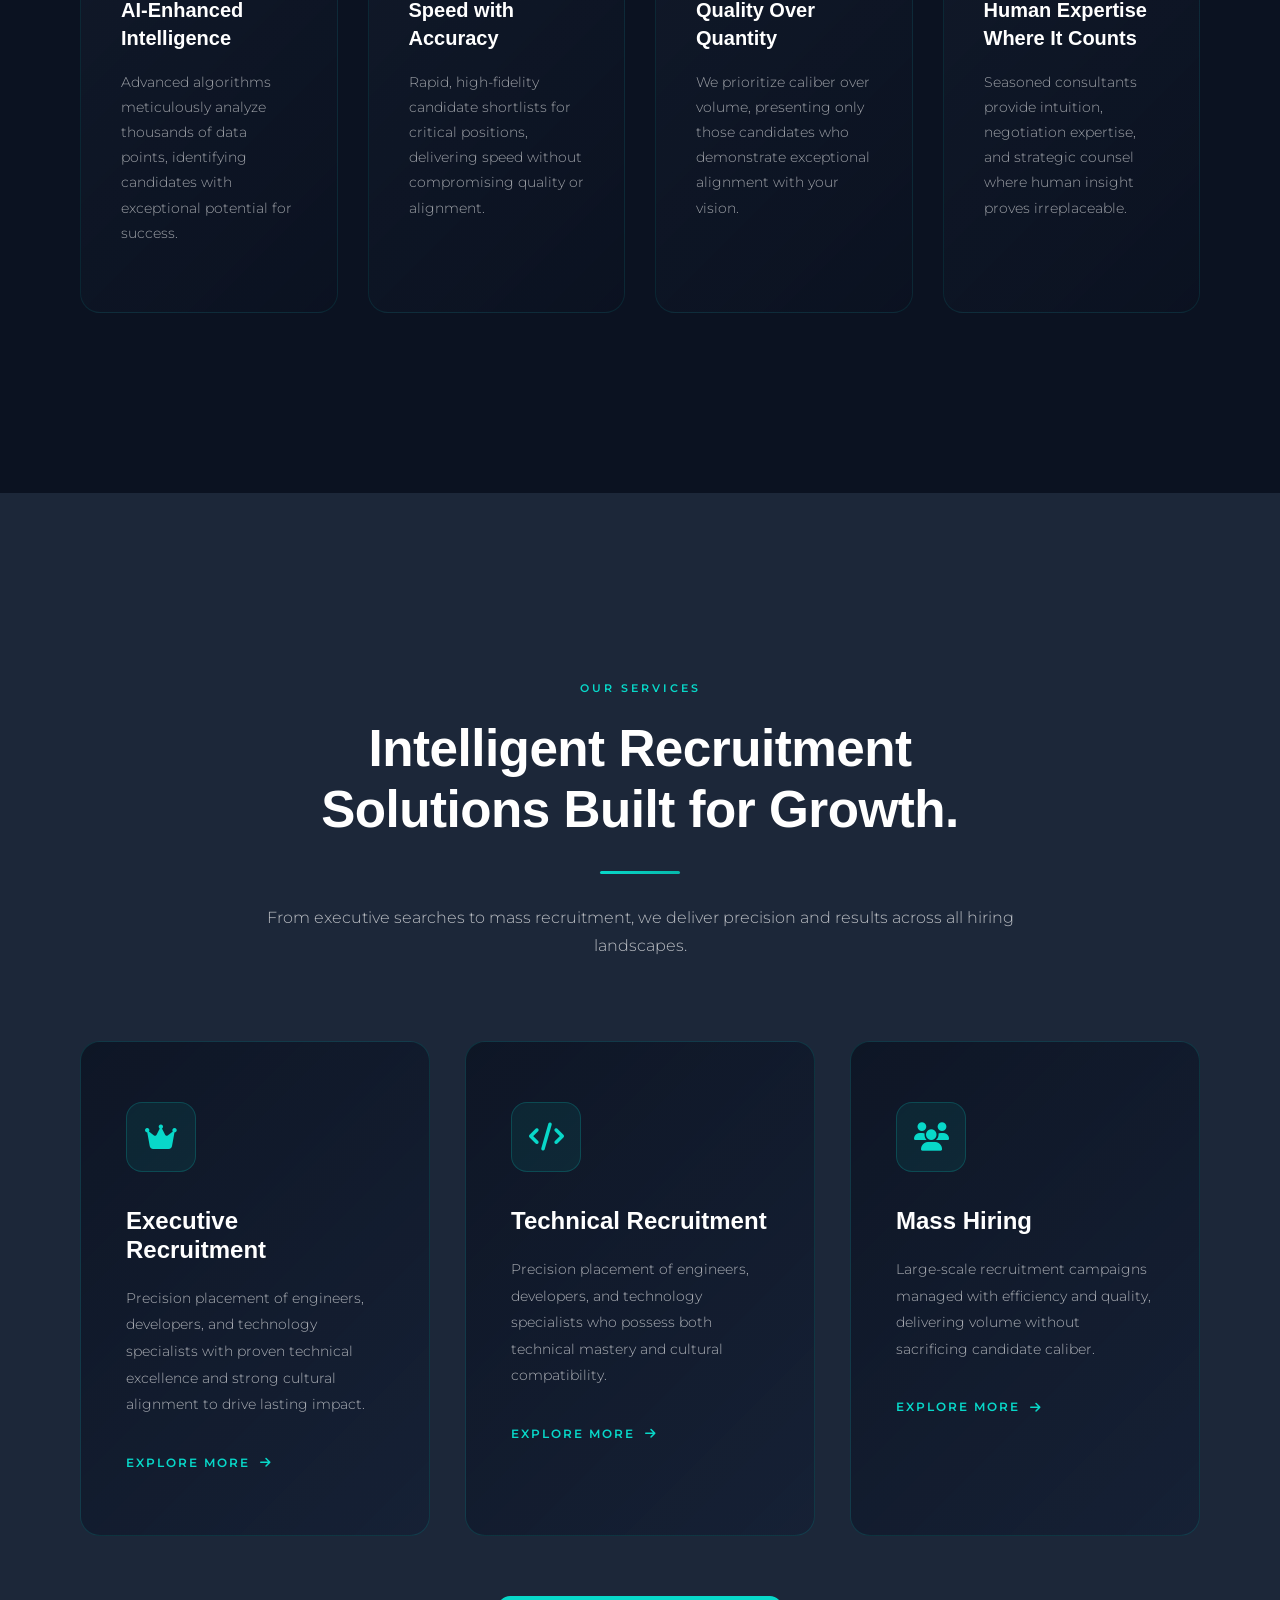
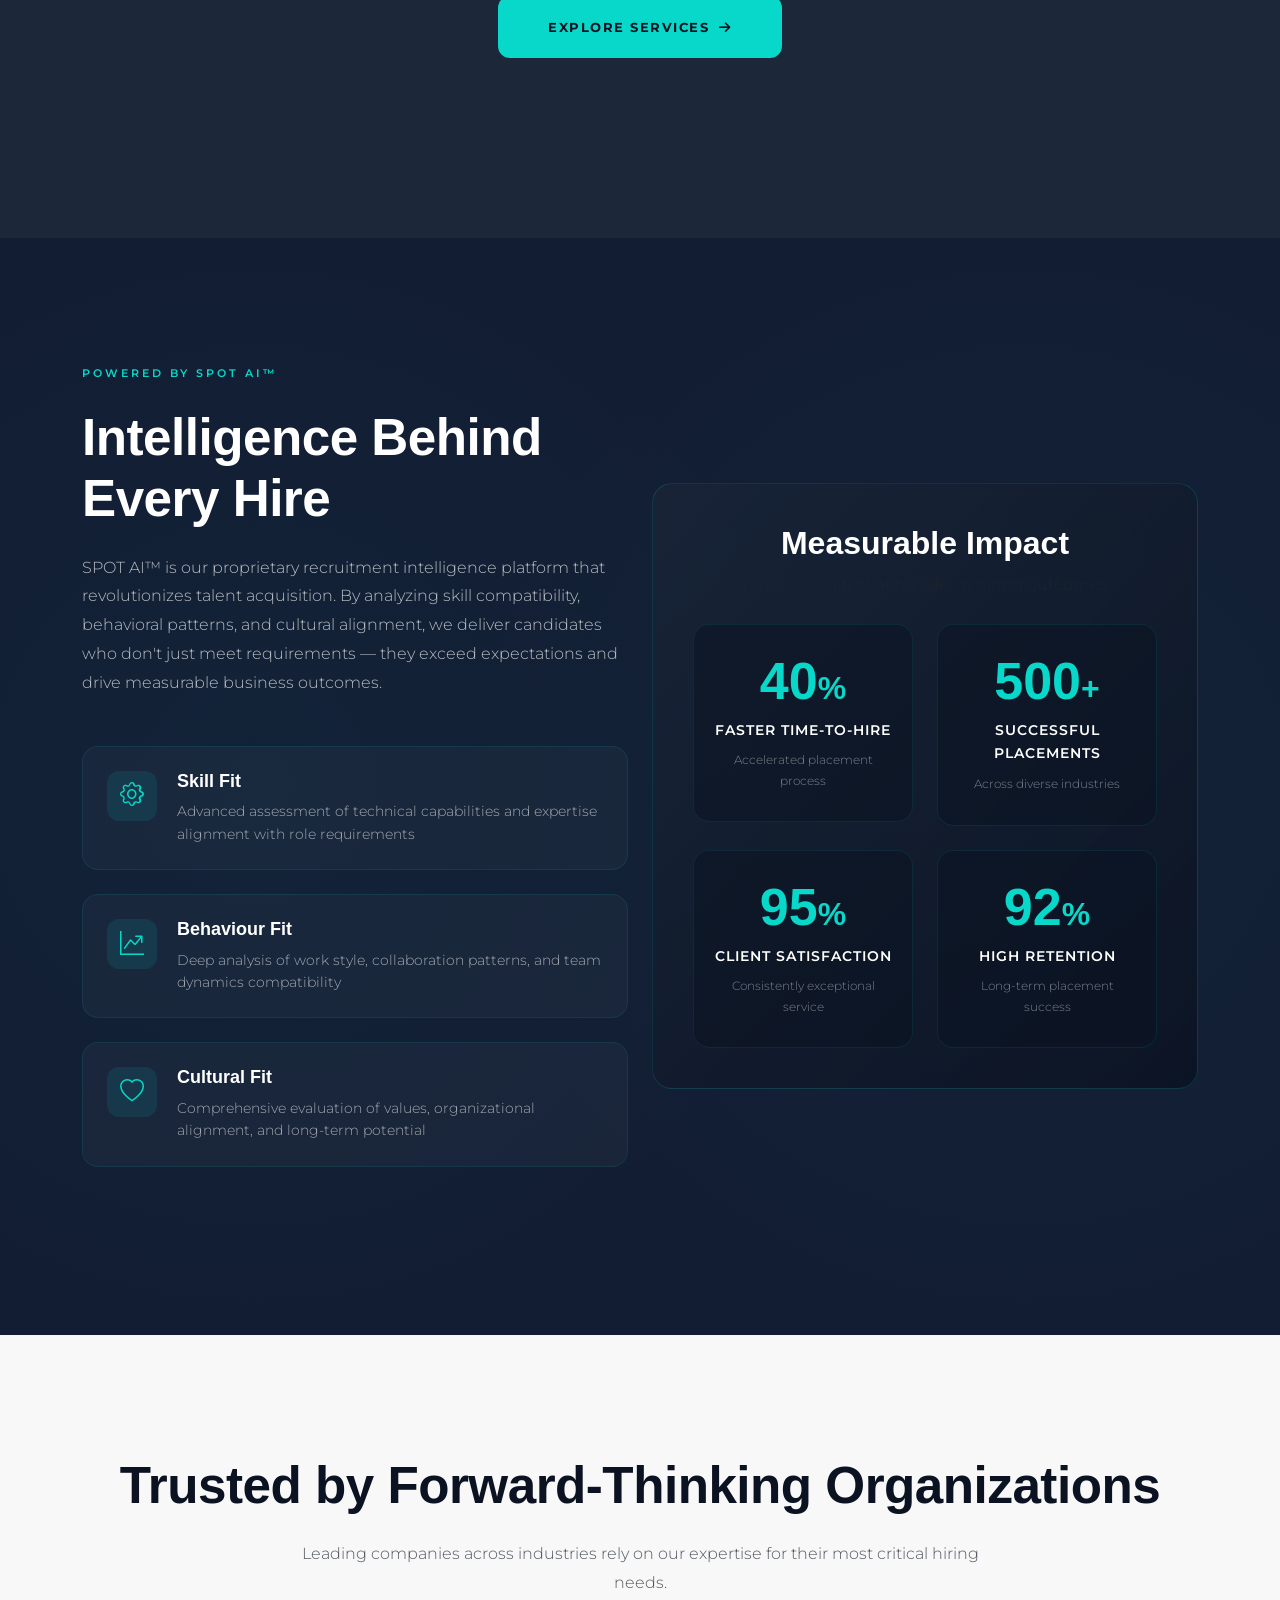
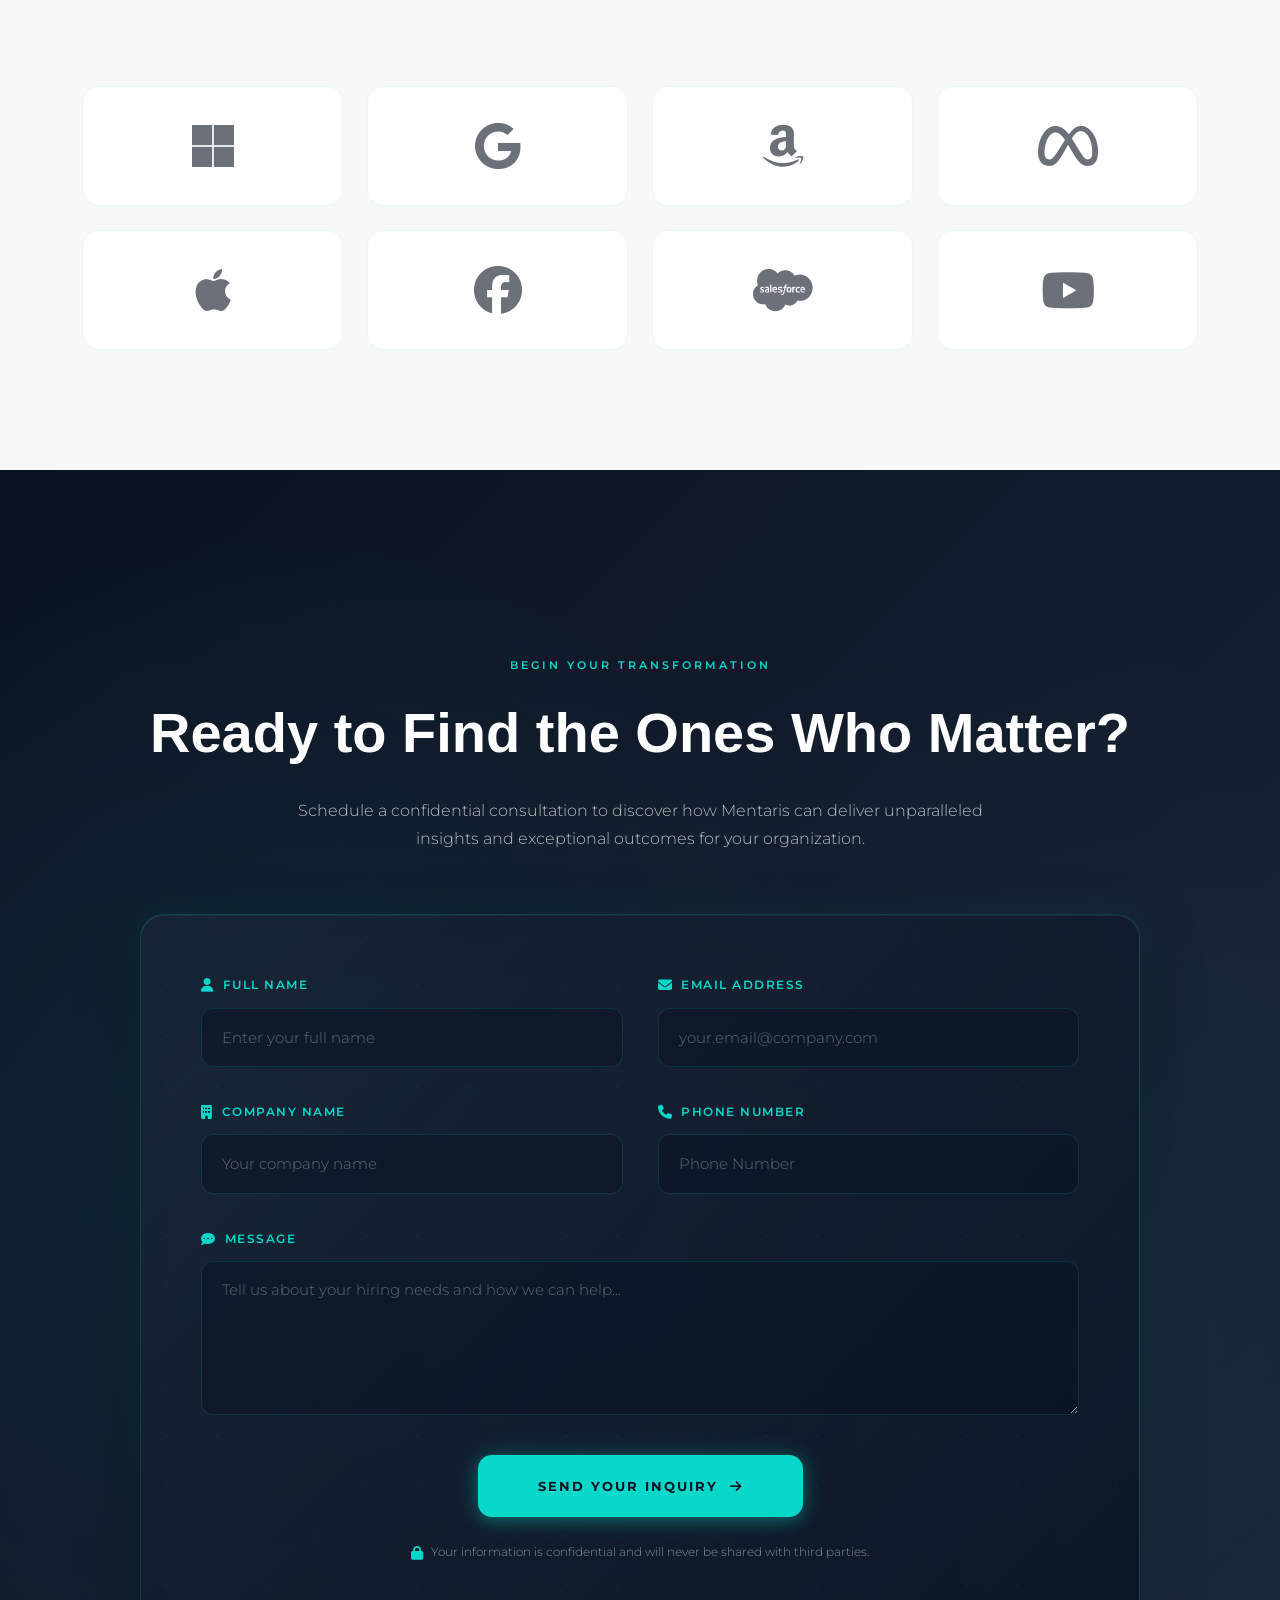
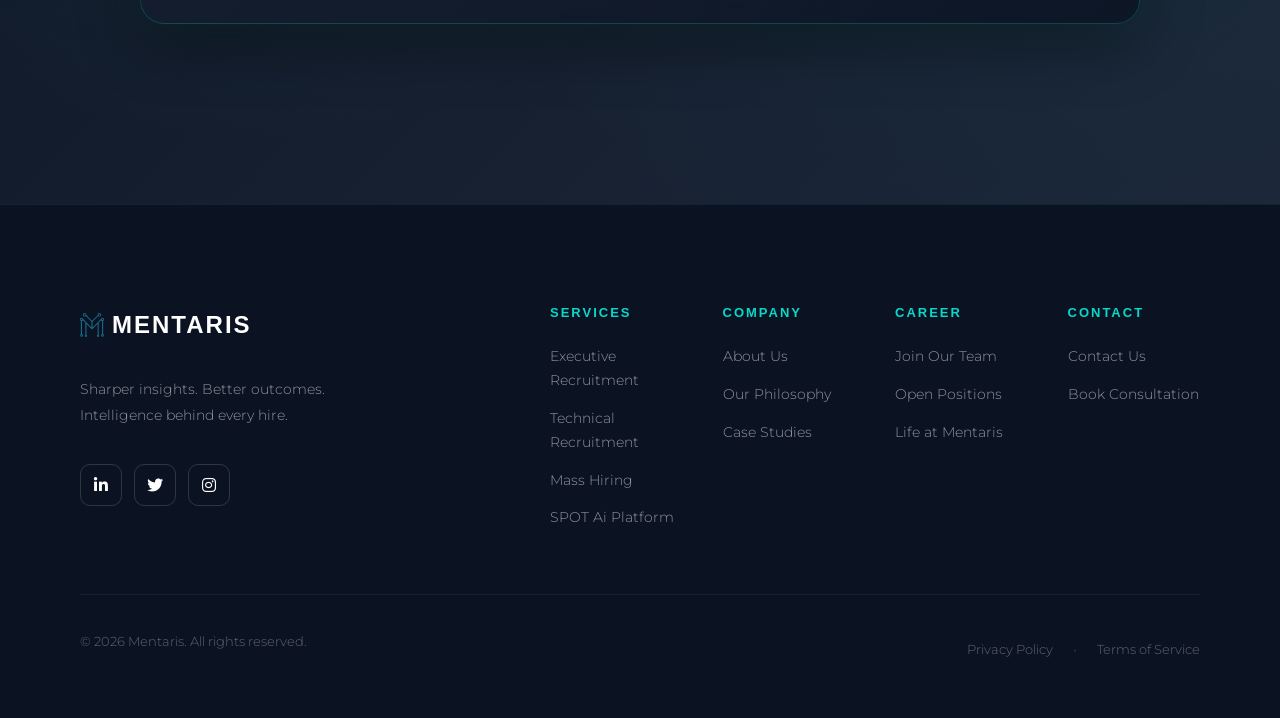
==== commit 2bc7001e: "animation uodates" ====
--- a/index.html
+++ b/index.html
@@ -130,10 +130,16 @@
                     <div class="orbit orbit-1"></div>
                     <div class="orbit orbit-2"></div>
                     <div class="orbit orbit-3"></div>
-                    <!-- Floating dots -->
+                    <!-- Floating dots - outer orbit -->
                     <div class="orbit-dot dot-1"></div>
                     <div class="orbit-dot dot-2"></div>
+                    <!-- Middle orbit dots -->
                     <div class="orbit-dot dot-3"></div>
+                    <div class="orbit-dot dot-4"></div>
+                    <div class="orbit-dot dot-5"></div>
+                    <!-- Inner orbit dots -->
+                    <div class="orbit-dot dot-6"></div>
+                    <div class="orbit-dot dot-7"></div>
                     <!-- Center logo -->
                     <div class="logo-center">
                         <img src="apple-touch-icon.png" alt="Mentaris Logo" class="showcase-logo">
--- a/style.css
+++ b/style.css
@@ -736,9 +736,33 @@
 }
 
 .dot-3 {
-    animation: dotOrbit3 20s linear infinite, dotPulse 2s ease-in-out infinite 1s;
+    animation: dotOrbit3 28s linear infinite, dotPulse 2s ease-in-out infinite 1s;
+    width: 8px;
+    height: 8px;
+}
+
+.dot-4 {
+    animation: dotOrbit4 28s linear infinite reverse, dotPulse 2s ease-in-out infinite 1.5s;
     width: 6px;
     height: 6px;
+}
+
+.dot-5 {
+    animation: dotOrbit5 28s linear infinite, dotPulse 2s ease-in-out infinite 0.3s;
+    width: 7px;
+    height: 7px;
+}
+
+.dot-6 {
+    animation: dotOrbit6 20s linear infinite, dotPulse 2s ease-in-out infinite 0.8s;
+    width: 5px;
+    height: 5px;
+}
+
+.dot-7 {
+    animation: dotOrbit7 20s linear infinite reverse, dotPulse 2s ease-in-out infinite 1.2s;
+    width: 4px;
+    height: 4px;
 }
 
 /* Center logo */
@@ -810,10 +834,46 @@
 
 @keyframes dotOrbit3 {
     from {
+        transform: rotate(0deg) translateX(140px) rotate(0deg);
+    }
+    to {
+        transform: rotate(360deg) translateX(140px) rotate(-360deg);
+    }
+}
+
+@keyframes dotOrbit4 {
+    from {
+        transform: rotate(120deg) translateX(140px) rotate(-120deg);
+    }
+    to {
+        transform: rotate(480deg) translateX(140px) rotate(-480deg);
+    }
+}
+
+@keyframes dotOrbit5 {
+    from {
+        transform: rotate(240deg) translateX(140px) rotate(-240deg);
+    }
+    to {
+        transform: rotate(600deg) translateX(140px) rotate(-600deg);
+    }
+}
+
+@keyframes dotOrbit6 {
+    from {
         transform: rotate(0deg) translateX(110px) rotate(0deg);
     }
     to {
         transform: rotate(360deg) translateX(110px) rotate(-360deg);
+    }
+}
+
+@keyframes dotOrbit7 {
+    from {
+        transform: rotate(180deg) translateX(110px) rotate(-180deg);
+    }
+    to {
+        transform: rotate(540deg) translateX(110px) rotate(-540deg);
     }
 }
 
@@ -1930,6 +1990,19 @@
         width: 120px;
     }
 
+    .dot-4, .dot-5 {
+        width: 6px;
+        height: 6px;
+    }
+    .dot-6 {
+        width: 4px;
+        height: 4px;
+    }
+    .dot-7 {
+        width: 3px;
+        height: 3px;
+    }
+
     @keyframes dotOrbit1 {
         from { transform: rotate(0deg) translateX(120px) rotate(0deg); }
         to { transform: rotate(360deg) translateX(120px) rotate(-360deg); }
@@ -1939,8 +2012,24 @@
         to { transform: rotate(360deg) translateX(145px) rotate(-360deg); }
     }
     @keyframes dotOrbit3 {
+        from { transform: rotate(0deg) translateX(120px) rotate(0deg); }
+        to { transform: rotate(360deg) translateX(120px) rotate(-360deg); }
+    }
+    @keyframes dotOrbit4 {
+        from { transform: rotate(120deg) translateX(120px) rotate(-120deg); }
+        to { transform: rotate(480deg) translateX(120px) rotate(-480deg); }
+    }
+    @keyframes dotOrbit5 {
+        from { transform: rotate(240deg) translateX(120px) rotate(-240deg); }
+        to { transform: rotate(600deg) translateX(120px) rotate(-600deg); }
+    }
+    @keyframes dotOrbit6 {
         from { transform: rotate(0deg) translateX(95px) rotate(0deg); }
         to { transform: rotate(360deg) translateX(95px) rotate(-360deg); }
+    }
+    @keyframes dotOrbit7 {
+        from { transform: rotate(180deg) translateX(95px) rotate(-180deg); }
+        to { transform: rotate(540deg) translateX(95px) rotate(-540deg); }
     }
 
     .grid-4 {
@@ -2116,9 +2205,53 @@
         height: 6px;
     }
 
-    .dot-3 {
+    .dot-3, .dot-5 {
+        width: 6px;
+        height: 6px;
+    }
+
+    .dot-4 {
         width: 5px;
         height: 5px;
+    }
+
+    .dot-6 {
+        width: 4px;
+        height: 4px;
+    }
+
+    .dot-7 {
+        width: 3px;
+        height: 3px;
+    }
+
+    @keyframes dotOrbit1 {
+        from { transform: rotate(0deg) translateX(100px) rotate(0deg); }
+        to { transform: rotate(360deg) translateX(100px) rotate(-360deg); }
+    }
+    @keyframes dotOrbit2 {
+        from { transform: rotate(0deg) translateX(120px) rotate(0deg); }
+        to { transform: rotate(360deg) translateX(120px) rotate(-360deg); }
+    }
+    @keyframes dotOrbit3 {
+        from { transform: rotate(0deg) translateX(100px) rotate(0deg); }
+        to { transform: rotate(360deg) translateX(100px) rotate(-360deg); }
+    }
+    @keyframes dotOrbit4 {
+        from { transform: rotate(120deg) translateX(100px) rotate(-120deg); }
+        to { transform: rotate(480deg) translateX(100px) rotate(-480deg); }
+    }
+    @keyframes dotOrbit5 {
+        from { transform: rotate(240deg) translateX(100px) rotate(-240deg); }
+        to { transform: rotate(600deg) translateX(100px) rotate(-600deg); }
+    }
+    @keyframes dotOrbit6 {
+        from { transform: rotate(0deg) translateX(80px) rotate(0deg); }
+        to { transform: rotate(360deg) translateX(80px) rotate(-360deg); }
+    }
+    @keyframes dotOrbit7 {
+        from { transform: rotate(180deg) translateX(80px) rotate(-180deg); }
+        to { transform: rotate(540deg) translateX(80px) rotate(-540deg); }
     }
 
     .heading-l {
